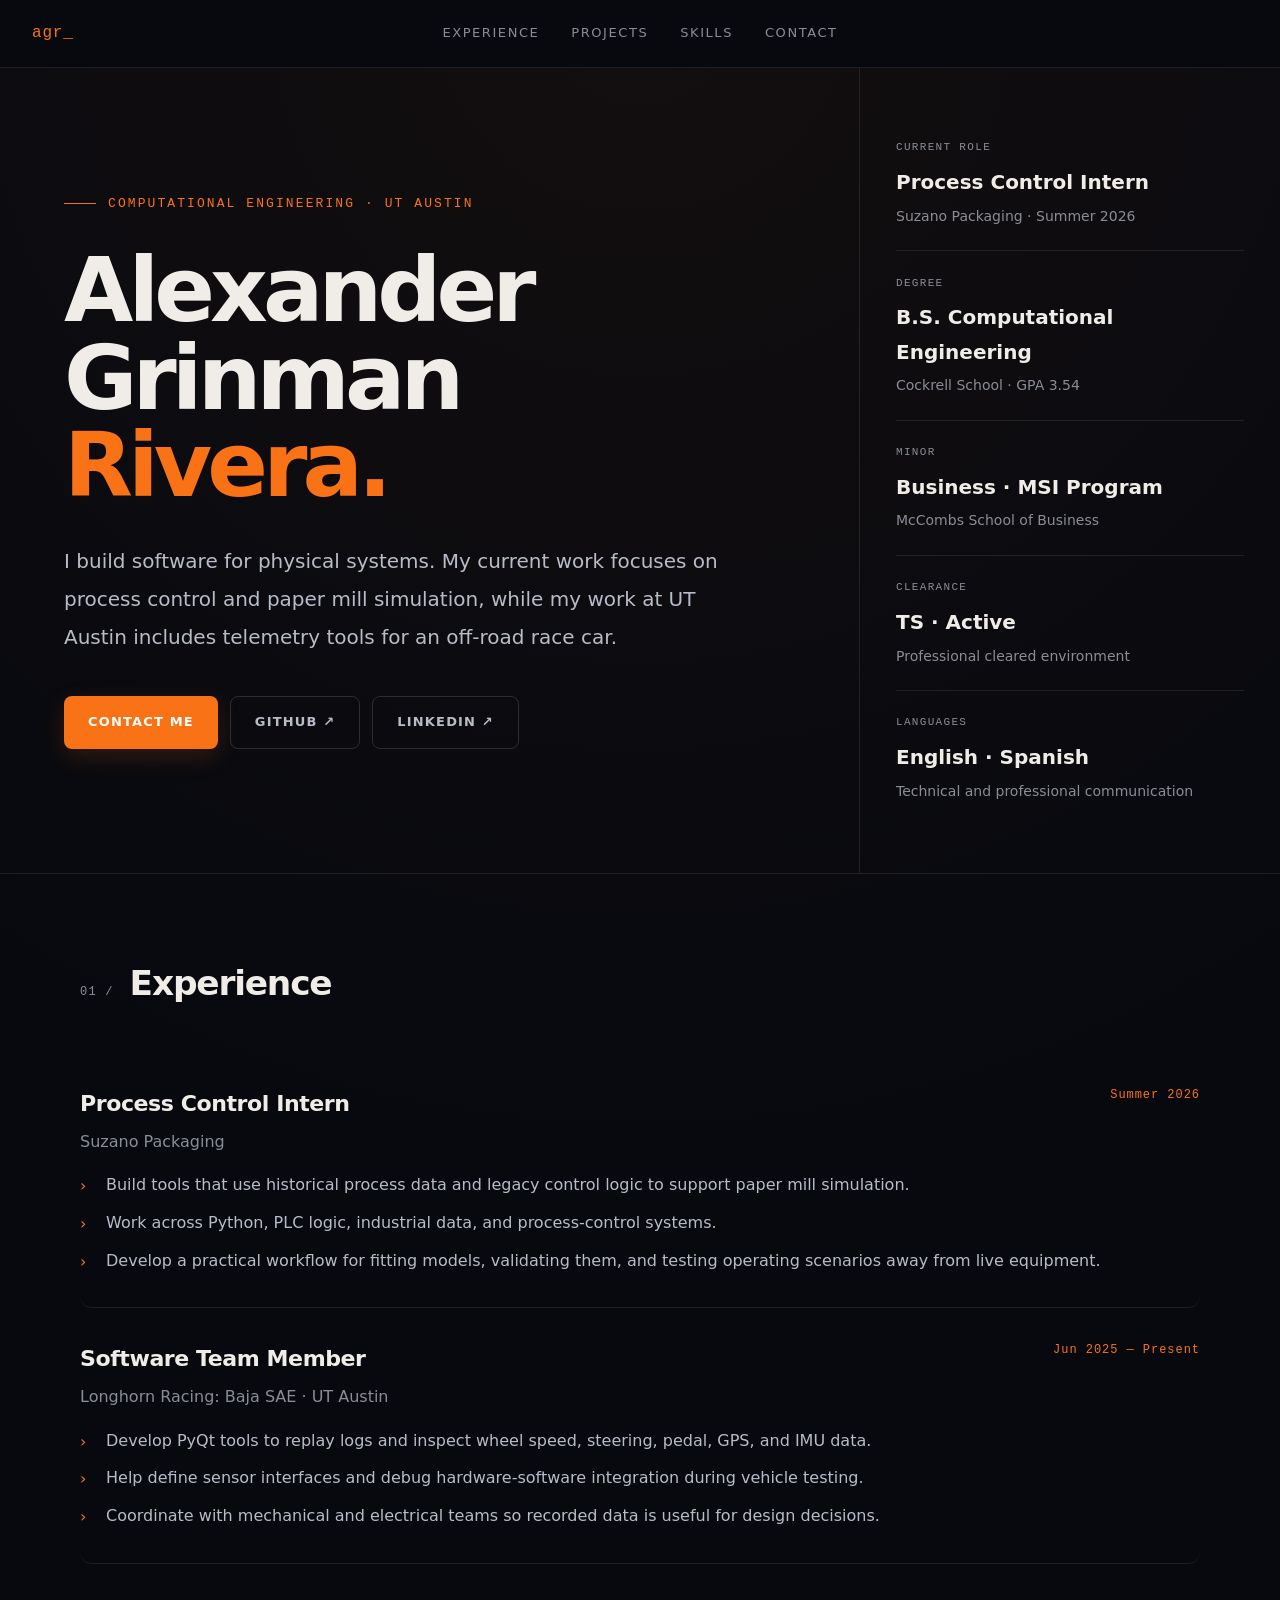
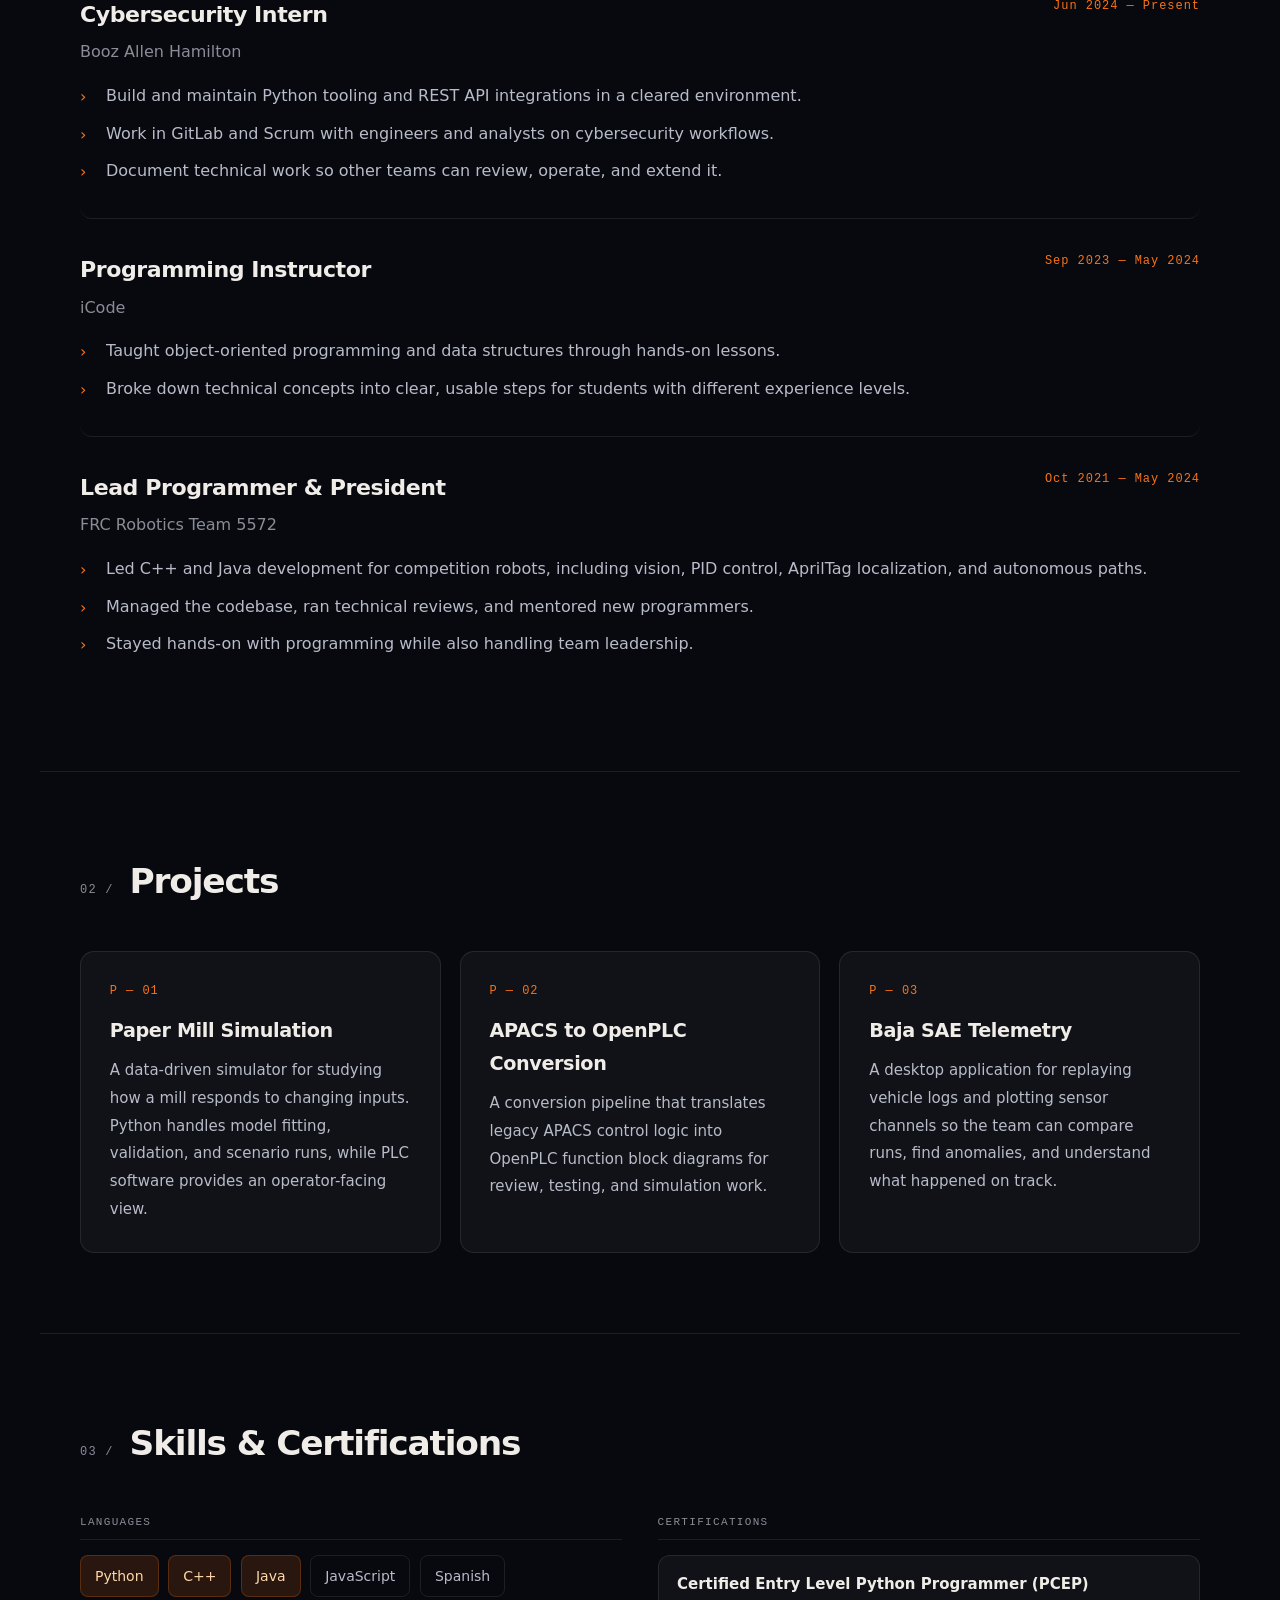
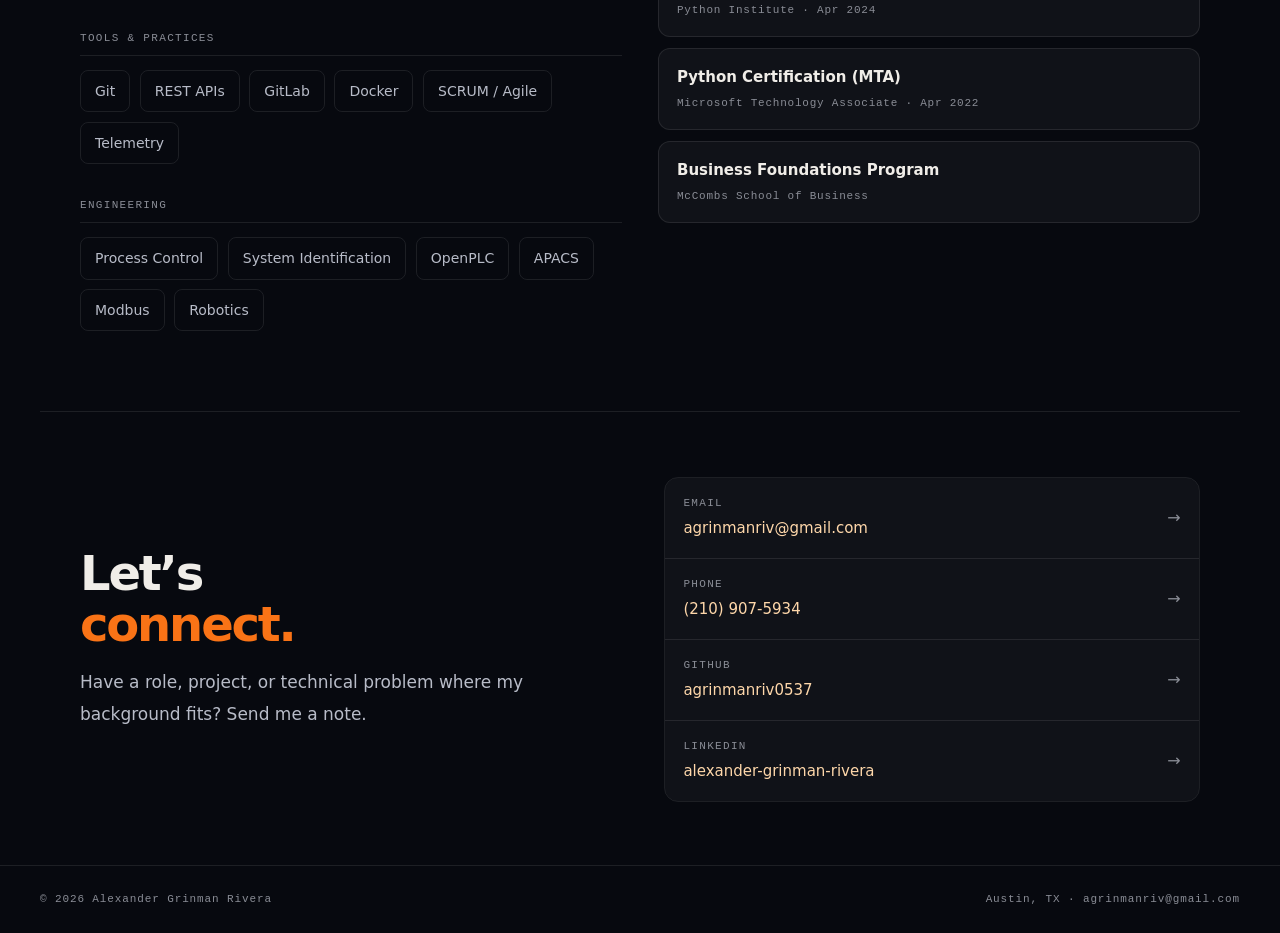
==== index.html @ 9fc6c674 "Center navigation and strengthen static ASCII effect" ====
<!DOCTYPE html>
<html lang="en">
<head>
  <meta charset="UTF-8" />
  <meta name="viewport" content="width=device-width, initial-scale=1.0" />
  <meta name="description" content="Portfolio of Alexander Grinman Rivera, a computational engineering student working in process control, simulation, software, and robotics." />
  <title>Alexander Grinman Rivera — Portfolio</title>
  <style>
    *, *::before, *::after { box-sizing: border-box; margin: 0; padding: 0; }

    :root {
      --bg: #07090f;
      --surface: rgba(255,255,255,0.04);
      --surface2: rgba(255,255,255,0.06);
      --border: rgba(255,255,255,0.09);
      --border2: rgba(255,255,255,0.14);
      --text: #f0ede8;
      --muted: #8a8d96;
      --muted2: #b8bcc8;
      --orange: #f97316;
      --orange2: #fb923c;
      --orange-glow: rgba(249,115,22,0.14);
      --orange-border: rgba(249,115,22,0.24);
      --orange-text: #fed7aa;
      --mono: 'SF Mono','Fira Mono','Courier New',monospace;
      --sans: Inter, ui-sans-serif, system-ui, -apple-system, BlinkMacSystemFont, 'Segoe UI', sans-serif;
      --radius: 14px;
      --shadow: 0 10px 30px rgba(0,0,0,0.22);
      --fast: 160ms cubic-bezier(.2,.8,.2,1);
      --med: 220ms cubic-bezier(.2,.8,.2,1);
    }

    html { scroll-behavior: smooth; }
    body {
      position: relative;
      font-family: var(--sans);
      background: radial-gradient(circle at top, rgba(249,115,22,0.05), transparent 28%), var(--bg);
      color: var(--text);
      line-height: 1.72;
      min-height: 100vh;
      overflow-x: hidden;
      font-size: 18px;
    }

    a { color: inherit; }

    #ascii-field {
      position: fixed;
      inset: 0;
      z-index: 0;
      width: 100%;
      height: 100%;
      pointer-events: none;
    }

    nav, .hero, .wrap, footer {
      position: relative;
      z-index: 1;
    }

    .reveal {
      opacity: 0;
      transform: translateY(18px);
      transition: opacity 420ms ease, transform 420ms ease;
      will-change: opacity, transform;
    }
    .reveal.in-view {
      opacity: 1;
      transform: translateY(0);
    }

    nav {
      position: sticky;
      top: 0;
      z-index: 100;
      display: flex;
      align-items: center;
      justify-content: center;
      height: 68px;
      padding: 0 2rem;
      border-bottom: 0.5px solid var(--border);
      background: rgba(7,9,15,0.9);
      backdrop-filter: blur(12px);
    }

    .logo {
      position: absolute;
      left: 2rem;
      font-family: var(--mono);
      font-size: 16px;
      letter-spacing: 0.05em;
      color: var(--orange);
      text-decoration: none;
      transition: color var(--fast);
    }
    .logo:hover { color: var(--orange2); }

    .nav-links {
      display: flex;
      justify-content: center;
      gap: 2rem;
    }
    .nav-links a {
      position: relative;
      font-size: 13px;
      letter-spacing: 0.12em;
      text-transform: uppercase;
      text-decoration: none;
      color: var(--muted);
      transition: color var(--fast), transform var(--fast);
    }
    .nav-links a::after {
      content: "";
      position: absolute;
      left: 0;
      bottom: -8px;
      width: 100%;
      height: 1px;
      background: var(--orange);
      transform: scaleX(0);
      transform-origin: left;
      transition: transform var(--fast);
    }
    .nav-links a:hover {
      color: var(--text);
      transform: translateY(-1px);
    }
    .nav-links a:hover::after { transform: scaleX(1); }

    .hero {
      display: grid;
      grid-template-columns: minmax(0, 1fr) 420px;
      min-height: 720px;
      border-bottom: 0.5px solid var(--border);
    }

    .hero-left {
      display: flex;
      flex-direction: column;
      justify-content: center;
      padding: 5rem 4rem;
      border-right: 0.5px solid var(--border);
    }

    .hero-eyebrow {
      display: flex;
      align-items: center;
      gap: 12px;
      margin-bottom: 2rem;
      font-family: var(--mono);
      font-size: 13px;
      letter-spacing: 0.16em;
      text-transform: uppercase;
      color: var(--orange);
    }
    .hero-eyebrow::before {
      content: "";
      width: 32px;
      height: 1px;
      background: var(--orange);
    }

    .hero-name {
      font-size: clamp(3.7rem, 7vw, 5.8rem);
      line-height: 0.98;
      letter-spacing: -0.055em;
      font-weight: 700;
    }
    .hero-name span { color: var(--orange); }

    .hero-desc {
      margin-top: 2rem;
      max-width: 700px;
      font-size: 20px;
      line-height: 1.9;
      color: var(--muted2);
    }

    .hero-actions {
      display: flex;
      flex-wrap: wrap;
      gap: 12px;
      margin-top: 2.5rem;
    }

    .btn-fill, .btn-line {
      display: inline-flex;
      align-items: center;
      justify-content: center;
      padding: 14px 24px;
      border-radius: 8px;
      font-size: 13px;
      font-weight: 600;
      letter-spacing: 0.09em;
      text-transform: uppercase;
      text-decoration: none;
      transition: transform var(--fast), background var(--fast), border-color var(--fast), color var(--fast), box-shadow var(--fast);
    }
    .btn-fill {
      background: var(--orange);
      color: white;
      box-shadow: 0 8px 24px rgba(249,115,22,0.16);
    }
    .btn-fill:hover {
      transform: translateY(-3px);
      background: var(--orange2);
      box-shadow: 0 12px 26px rgba(249,115,22,0.22);
    }
    .btn-line {
      border: 0.5px solid var(--border2);
      color: var(--muted2);
      background: transparent;
    }
    .btn-line:hover {
      transform: translateY(-3px);
      border-color: var(--orange-border);
      color: var(--orange-text);
      background: rgba(255,255,255,0.02);
    }

    .hero-right {
      padding: 3rem 2.25rem;
      display: flex;
      flex-direction: column;
      justify-content: center;
    }

    .info-row {
      padding: 1.4rem 0;
      border-bottom: 0.5px solid var(--border);
      transition: transform var(--fast), background var(--fast);
    }
    .info-row:last-child { border-bottom: none; }
    .info-row:hover { transform: translateX(5px); }

    .info-key {
      font-family: var(--mono);
      font-size: 11px;
      letter-spacing: 0.12em;
      text-transform: uppercase;
      color: var(--muted);
    }
    .info-val {
      margin-top: 8px;
      font-size: 20px;
      font-weight: 600;
      color: var(--text);
    }
    .info-sub {
      margin-top: 4px;
      font-size: 14px;
      color: var(--muted);
    }

    .wrap {
      max-width: 1200px;
      margin: 0 auto;
    }

    .section {
      padding: 5rem 2.5rem;
      border-bottom: 0.5px solid var(--border);
    }

    .section-head {
      display: flex;
      align-items: baseline;
      gap: 1rem;
      margin-bottom: 2.5rem;
    }
    .section-num {
      font-family: var(--mono);
      font-size: 12px;
      letter-spacing: 0.1em;
      color: var(--muted);
    }
    .section-title {
      font-size: 2.15rem;
      font-weight: 700;
      letter-spacing: -0.035em;
    }

    .job {
      padding: 2rem 0;
      border-bottom: 0.5px solid var(--border);
      border-radius: 12px;
      transition: transform var(--fast), background var(--fast);
    }
    .job:last-child { border-bottom: none; }
    .job:hover {
      transform: translateY(-3px);
      background: rgba(255,255,255,0.02);
    }

    .job-meta {
      display: flex;
      justify-content: space-between;
      align-items: flex-start;
      gap: 1rem;
      flex-wrap: wrap;
      margin-bottom: 0.3rem;
    }
    .job-title {
      font-size: 1.38rem;
      font-weight: 700;
      letter-spacing: -0.02em;
    }
    .job-date {
      font-family: var(--mono);
      font-size: 12px;
      letter-spacing: 0.08em;
      color: var(--orange);
      white-space: nowrap;
    }
    .job-org {
      font-size: 16px;
      color: var(--muted);
      margin-bottom: 1rem;
    }
    .job-pts {
      display: flex;
      flex-direction: column;
      gap: 0.55rem;
    }
    .job-pt {
      display: grid;
      grid-template-columns: 14px 1fr;
      gap: 12px;
      font-size: 16px;
      line-height: 1.8;
      color: var(--muted2);
    }
    .job-pt::before {
      content: '›';
      color: var(--orange);
      font-size: 16px;
      transform: translateY(1px);
    }

    .three-col, .two-col {
      display: grid;
      gap: 1.2rem;
    }
    .three-col { grid-template-columns: repeat(3, 1fr); }
    .two-col { grid-template-columns: 1fr 1fr; gap: 2.2rem; }

    .proj-card {
      background: var(--surface);
      border: 0.5px solid var(--border);
      border-radius: var(--radius);
      padding: 1.8rem;
      transition: transform var(--fast), border-color var(--fast), background var(--fast), box-shadow var(--fast);
      box-shadow: 0 0 0 rgba(0,0,0,0);
    }
    .proj-card:hover {
      transform: translateY(-5px);
      border-color: var(--orange-border);
      background: var(--surface2);
      box-shadow: var(--shadow);
    }
    .proj-num {
      font-family: var(--mono);
      font-size: 12px;
      letter-spacing: 0.08em;
      color: var(--orange);
      margin-bottom: 0.8rem;
    }
    .proj-name {
      font-size: 1.2rem;
      font-weight: 700;
      margin-bottom: 0.6rem;
      letter-spacing: -0.02em;
      transition: color var(--fast);
    }
    .proj-card:hover .proj-name { color: var(--orange-text); }
    .proj-desc {
      font-size: 15px;
      color: var(--muted2);
      line-height: 1.85;
    }

    .skill-section { margin-bottom: 2rem; }
    .skill-section:last-child { margin-bottom: 0; }
    .skill-section-label {
      margin-bottom: 0.9rem;
      padding-bottom: 0.45rem;
      border-bottom: 0.5px solid var(--border);
      font-family: var(--mono);
      font-size: 11px;
      letter-spacing: 0.12em;
      text-transform: uppercase;
      color: var(--muted);
    }
    .skill-pills {
      display: flex;
      flex-wrap: wrap;
      gap: 0.6rem;
    }
    .pill {
      padding: 8px 14px;
      border-radius: 8px;
      border: 0.5px solid var(--border);
      font-size: 14px;
      color: var(--muted2);
      transition: transform var(--fast), border-color var(--fast), color var(--fast), background var(--fast);
      cursor: default;
    }
    .pill:hover {
      transform: translateY(-2px);
      border-color: var(--orange-border);
      color: var(--orange-text);
    }
    .pill.hot {
      background: var(--orange-glow);
      border-color: var(--orange-border);
      color: var(--orange-text);
    }

    .cert {
      background: var(--surface);
      border: 0.5px solid var(--border);
      border-radius: 12px;
      padding: 1rem 1.15rem;
      margin-bottom: 0.7rem;
      transition: transform var(--fast), border-color var(--fast), background var(--fast);
    }
    .cert:last-child { margin-bottom: 0; }
    .cert:hover {
      transform: translateX(5px);
      border-color: var(--orange-border);
      background: var(--surface2);
    }
    .cert-name {
      font-size: 15px;
      font-weight: 600;
      color: var(--text);
      margin-bottom: 0.2rem;
    }
    .cert-org {
      font-family: var(--mono);
      font-size: 11px;
      letter-spacing: 0.07em;
      color: var(--muted);
    }

    .contact-bar {
      display: grid;
      grid-template-columns: 1fr 1fr;
      gap: 3rem;
      align-items: center;
      padding: 4rem 2.5rem;
    }
    .contact-headline {
      font-size: 3rem;
      line-height: 1.06;
      letter-spacing: -0.045em;
      margin-bottom: 1rem;
    }
    .contact-headline em {
      font-style: normal;
      color: var(--orange);
    }
    .contact-sub {
      max-width: 620px;
      font-size: 17px;
      line-height: 1.9;
      color: var(--muted2);
    }

    .contact-links {
      border: 0.5px solid var(--border);
      border-radius: 14px;
      overflow: hidden;
    }
    .clink {
      display: flex;
      align-items: center;
      justify-content: space-between;
      gap: 1rem;
      padding: 1rem 1.15rem;
      background: var(--surface);
      border-bottom: 0.5px solid var(--border);
      text-decoration: none;
      transition: transform var(--fast), background var(--fast), color var(--fast);
    }
    .clink:last-child { border-bottom: none; }
    .clink:hover {
      transform: translateX(5px);
      background: var(--surface2);
    }
    .clink-label {
      font-family: var(--mono);
      font-size: 11px;
      letter-spacing: 0.12em;
      text-transform: uppercase;
      color: var(--muted);
    }
    .clink-val {
      margin-top: 0.2rem;
      font-size: 15px;
      color: var(--orange-text);
    }
    .clink-arrow {
      font-size: 16px;
      color: var(--muted);
      transition: color var(--fast), transform var(--fast);
    }
    .clink:hover .clink-arrow {
      color: var(--orange);
      transform: translateX(2px);
    }

    footer {
      display: flex;
      justify-content: space-between;
      align-items: center;
      gap: 1rem;
      padding: 1.5rem 2.5rem;
      border-top: 0.5px solid var(--border);
    }
    .footer-mono {
      font-family: var(--mono);
      font-size: 11px;
      letter-spacing: 0.08em;
      color: var(--muted);
    }

    @media (max-width: 1000px) {
      .hero { grid-template-columns: 1fr; }
      .hero-left {
        border-right: none;
        border-bottom: 0.5px solid var(--border);
      }
      .hero-right { padding-top: 2rem; }
      .three-col, .two-col, .contact-bar { grid-template-columns: 1fr; }
    }

    @media (max-width: 700px) {
      body { font-size: 16px; }
      nav { padding: 0 1.1rem; height: 60px; }
      .logo { display: none; }
      .nav-links { gap: 1rem; }
      .nav-links a { font-size: 11px; }
      .hero-left, .section, .contact-bar, footer {
        padding-left: 1.25rem;
        padding-right: 1.25rem;
      }
      .hero-left { padding-top: 3.5rem; padding-bottom: 3.5rem; }
      .hero-right { padding: 1.5rem 1.25rem; }
      .hero-desc { font-size: 18px; }
      .section-title { font-size: 1.8rem; }
      .contact-headline { font-size: 2.4rem; }
      footer { flex-direction: column; align-items: flex-start; }
    }

    @media (pointer: coarse), (prefers-reduced-motion: reduce) {
      #ascii-field { display: none; }
    }
  </style>
</head>
<body>
  <canvas id="ascii-field" aria-hidden="true"></canvas>

  <nav>
    <a class="logo" href="#top">agr_</a>
    <div class="nav-links">
      <a href="#exp">Experience</a>
      <a href="#projects">Projects</a>
      <a href="#skills">Skills</a>
      <a href="#contact">Contact</a>
    </div>
  </nav>

  <div class="hero" id="top">
    <div class="hero-left reveal">
      <div class="hero-eyebrow">Computational Engineering · UT Austin</div>
      <h1 class="hero-name">Alexander<br>Grinman<br><span>Rivera.</span></h1>
      <p class="hero-desc">I build software for physical systems. My current work focuses on process control and paper mill simulation, while my work at UT Austin includes telemetry tools for an off-road race car.</p>
      <div class="hero-actions">
        <a class="btn-fill" href="mailto:agrinmanriv@gmail.com">Contact Me</a>
        <a class="btn-line" href="https://github.com/agrinmanriv0537" target="_blank" rel="noreferrer">GitHub ↗</a>
        <a class="btn-line" href="https://www.linkedin.com/in/alexander-grinman-rivera/" target="_blank" rel="noreferrer">LinkedIn ↗</a>
      </div>
    </div>

    <div class="hero-right reveal">
      <div class="info-row">
        <div class="info-key">Current Role</div>
        <div class="info-val">Process Control Intern</div>
        <div class="info-sub">Suzano Packaging · Summer 2026</div>
      </div>
      <div class="info-row">
        <div class="info-key">Degree</div>
        <div class="info-val">B.S. Computational Engineering</div>
        <div class="info-sub">Cockrell School · GPA 3.54</div>
      </div>
      <div class="info-row">
        <div class="info-key">Minor</div>
        <div class="info-val">Business · MSI Program</div>
        <div class="info-sub">McCombs School of Business</div>
      </div>
      <div class="info-row">
        <div class="info-key">Clearance</div>
        <div class="info-val">TS · Active</div>
        <div class="info-sub">Professional cleared environment</div>
      </div>
      <div class="info-row">
        <div class="info-key">Languages</div>
        <div class="info-val">English · Spanish</div>
        <div class="info-sub">Technical and professional communication</div>
      </div>
    </div>
  </div>

  <div class="wrap">
    <section class="section reveal" id="exp">
      <div class="section-head">
        <span class="section-num">01 /</span>
        <h2 class="section-title">Experience</h2>
      </div>

      <div class="job">
        <div class="job-meta">
          <div class="job-title">Process Control Intern</div>
          <div class="job-date">Summer 2026</div>
        </div>
        <div class="job-org">Suzano Packaging</div>
        <div class="job-pts">
          <div class="job-pt">Build tools that use historical process data and legacy control logic to support paper mill simulation.</div>
          <div class="job-pt">Work across Python, PLC logic, industrial data, and process-control systems.</div>
          <div class="job-pt">Develop a practical workflow for fitting models, validating them, and testing operating scenarios away from live equipment.</div>
        </div>
      </div>

      <div class="job">
        <div class="job-meta">
          <div class="job-title">Software Team Member</div>
          <div class="job-date">Jun 2025 — Present</div>
        </div>
        <div class="job-org">Longhorn Racing: Baja SAE · UT Austin</div>
        <div class="job-pts">
          <div class="job-pt">Develop PyQt tools to replay logs and inspect wheel speed, steering, pedal, GPS, and IMU data.</div>
          <div class="job-pt">Help define sensor interfaces and debug hardware-software integration during vehicle testing.</div>
          <div class="job-pt">Coordinate with mechanical and electrical teams so recorded data is useful for design decisions.</div>
        </div>
      </div>

      <div class="job">
        <div class="job-meta">
          <div class="job-title">Cybersecurity Intern</div>
          <div class="job-date">Jun 2024 — Present</div>
        </div>
        <div class="job-org">Booz Allen Hamilton</div>
        <div class="job-pts">
          <div class="job-pt">Build and maintain Python tooling and REST API integrations in a cleared environment.</div>
          <div class="job-pt">Work in GitLab and Scrum with engineers and analysts on cybersecurity workflows.</div>
          <div class="job-pt">Document technical work so other teams can review, operate, and extend it.</div>
        </div>
      </div>

      <div class="job">
        <div class="job-meta">
          <div class="job-title">Programming Instructor</div>
          <div class="job-date">Sep 2023 — May 2024</div>
        </div>
        <div class="job-org">iCode</div>
        <div class="job-pts">
          <div class="job-pt">Taught object-oriented programming and data structures through hands-on lessons.</div>
          <div class="job-pt">Broke down technical concepts into clear, usable steps for students with different experience levels.</div>
        </div>
      </div>

      <div class="job">
        <div class="job-meta">
          <div class="job-title">Lead Programmer &amp; President</div>
          <div class="job-date">Oct 2021 — May 2024</div>
        </div>
        <div class="job-org">FRC Robotics Team 5572</div>
        <div class="job-pts">
          <div class="job-pt">Led C++ and Java development for competition robots, including vision, PID control, AprilTag localization, and autonomous paths.</div>
          <div class="job-pt">Managed the codebase, ran technical reviews, and mentored new programmers.</div>
          <div class="job-pt">Stayed hands-on with programming while also handling team leadership.</div>
        </div>
      </div>
    </section>

    <section class="section reveal" id="projects">
      <div class="section-head">
        <span class="section-num">02 /</span>
        <h2 class="section-title">Projects</h2>
      </div>

      <div class="three-col">
        <div class="proj-card">
          <div class="proj-num">P — 01</div>
          <div class="proj-name">Paper Mill Simulation</div>
          <p class="proj-desc">A data-driven simulator for studying how a mill responds to changing inputs. Python handles model fitting, validation, and scenario runs, while PLC software provides an operator-facing view.</p>
        </div>
        <div class="proj-card">
          <div class="proj-num">P — 02</div>
          <div class="proj-name">APACS to OpenPLC Conversion</div>
          <p class="proj-desc">A conversion pipeline that translates legacy APACS control logic into OpenPLC function block diagrams for review, testing, and simulation work.</p>
        </div>
        <div class="proj-card">
          <div class="proj-num">P — 03</div>
          <div class="proj-name">Baja SAE Telemetry</div>
          <p class="proj-desc">A desktop application for replaying vehicle logs and plotting sensor channels so the team can compare runs, find anomalies, and understand what happened on track.</p>
        </div>
      </div>
    </section>

    <section class="section reveal" id="skills">
      <div class="section-head">
        <span class="section-num">03 /</span>
        <h2 class="section-title">Skills &amp; Certifications</h2>
      </div>

      <div class="two-col">
        <div>
          <div class="skill-section">
            <div class="skill-section-label">Languages</div>
            <div class="skill-pills">
              <span class="pill hot">Python</span>
              <span class="pill hot">C++</span>
              <span class="pill hot">Java</span>
              <span class="pill">JavaScript</span>
              <span class="pill">Spanish</span>
            </div>
          </div>

          <div class="skill-section">
            <div class="skill-section-label">Tools &amp; Practices</div>
            <div class="skill-pills">
              <span class="pill">Git</span>
              <span class="pill">REST APIs</span>
              <span class="pill">GitLab</span>
              <span class="pill">Docker</span>
              <span class="pill">SCRUM / Agile</span>
              <span class="pill">Telemetry</span>
            </div>
          </div>

          <div class="skill-section">
            <div class="skill-section-label">Engineering</div>
            <div class="skill-pills">
              <span class="pill">Process Control</span>
              <span class="pill">System Identification</span>
              <span class="pill">OpenPLC</span>
              <span class="pill">APACS</span>
              <span class="pill">Modbus</span>
              <span class="pill">Robotics</span>
            </div>
          </div>
        </div>

        <div>
          <div class="skill-section-label">Certifications</div>
          <div class="cert">
            <div class="cert-name">Certified Entry Level Python Programmer (PCEP)</div>
            <div class="cert-org">Python Institute · Apr 2024</div>
          </div>
          <div class="cert">
            <div class="cert-name">Python Certification (MTA)</div>
            <div class="cert-org">Microsoft Technology Associate · Apr 2022</div>
          </div>
          <div class="cert">
            <div class="cert-name">Business Foundations Program</div>
            <div class="cert-org">McCombs School of Business</div>
          </div>
        </div>
      </div>
    </section>

    <div class="contact-bar reveal" id="contact">
      <div>
        <h2 class="contact-headline">Let’s<br><em>connect.</em></h2>
        <p class="contact-sub">Have a role, project, or technical problem where my background fits? Send me a note.</p>
      </div>
      <div class="contact-links">
        <a class="clink" href="mailto:agrinmanriv@gmail.com">
          <div>
            <div class="clink-label">Email</div>
            <div class="clink-val">agrinmanriv@gmail.com</div>
          </div>
          <span class="clink-arrow">→</span>
        </a>
        <a class="clink" href="tel:+12109075934">
          <div>
            <div class="clink-label">Phone</div>
            <div class="clink-val">(210) 907-5934</div>
          </div>
          <span class="clink-arrow">→</span>
        </a>
        <a class="clink" href="https://github.com/agrinmanriv0537" target="_blank" rel="noreferrer">
          <div>
            <div class="clink-label">GitHub</div>
            <div class="clink-val">agrinmanriv0537</div>
          </div>
          <span class="clink-arrow">→</span>
        </a>
        <a class="clink" href="https://www.linkedin.com/in/alexander-grinman-rivera/" target="_blank" rel="noreferrer">
          <div>
            <div class="clink-label">LinkedIn</div>
            <div class="clink-val">alexander-grinman-rivera</div>
          </div>
          <span class="clink-arrow">→</span>
        </a>
      </div>
    </div>
  </div>

  <footer>
    <span class="footer-mono">© 2026 Alexander Grinman Rivera</span>
    <span class="footer-mono">Austin, TX · agrinmanriv@gmail.com</span>
  </footer>

  <script>
    const observer = new IntersectionObserver((entries) => {
      entries.forEach((entry) => {
        if (entry.isIntersecting) {
          entry.target.classList.add('in-view');
        }
      });
    }, { threshold: 0.14, rootMargin: '0px 0px -40px 0px' });

    document.querySelectorAll('.reveal').forEach((el) => observer.observe(el));

    window.addEventListener('load', () => {
      document.querySelectorAll('.reveal').forEach((el, i) => {
        setTimeout(() => el.classList.add('in-view'), 40 + i * 45);
      });
    });

    (() => {
      const canvas = document.getElementById('ascii-field');
      const reduceMotion = window.matchMedia('(prefers-reduced-motion: reduce)').matches;
      const finePointer = window.matchMedia('(pointer: fine)').matches;
      if (!canvas || reduceMotion || !finePointer) return;

      const ctx = canvas.getContext('2d');
      if (!ctx) return;

      const denseGlyphs = ['#', '%', '@', '&'];
      const mediumGlyphs = ['+', '*', '=', 'x'];
      const lightGlyphs = ['.', ':', '·', '`'];
      const cells = [];
      const pointer = { x: -1000, y: -1000, lastX: -1000, lastY: -1000, speed: 0, active: false };
      const spacing = 20;
      const radius = 132;
      let width = 0;
      let height = 0;
      let dpr = 1;
      let lastTime = performance.now();

      function seededIndex(x, y, length, offset = 0) {
        const value = Math.abs(Math.sin((x + 17) * 12.9898 + (y + 31) * 78.233 + offset) * 43758.5453);
        return Math.floor((value % 1) * length);
      }

      function buildGrid() {
        cells.length = 0;
        const columns = Math.ceil(width / spacing) + 1;
        const rows = Math.ceil(height / spacing) + 1;

        for (let row = 0; row < rows; row += 1) {
          for (let column = 0; column < columns; column += 1) {
            const x = column * spacing + (row % 2) * spacing * 0.5;
            const y = row * spacing;
            cells.push({
              x,
              y,
              energy: 0,
              dense: denseGlyphs[seededIndex(column, row, denseGlyphs.length)],
              medium: mediumGlyphs[seededIndex(column, row, mediumGlyphs.length, 11)],
              light: lightGlyphs[seededIndex(column, row, lightGlyphs.length, 23)]
            });
          }
        }
      }

      function resize() {
        width = window.innerWidth;
        height = window.innerHeight;
        dpr = Math.min(window.devicePixelRatio || 1, 1.75);
        canvas.width = Math.round(width * dpr);
        canvas.height = Math.round(height * dpr);
        canvas.style.width = `${width}px`;
        canvas.style.height = `${height}px`;
        ctx.setTransform(dpr, 0, 0, dpr, 0, 0);
        buildGrid();
      }

      function handleMove(event) {
        const dx = pointer.active ? event.clientX - pointer.lastX : 0;
        const dy = pointer.active ? event.clientY - pointer.lastY : 0;
        pointer.speed = Math.min(28, Math.hypot(dx, dy));
        pointer.x = event.clientX;
        pointer.y = event.clientY;
        pointer.lastX = event.clientX;
        pointer.lastY = event.clientY;
        pointer.active = true;

        const movementBoost = 0.68 + Math.min(1, pointer.speed / 18) * 0.32;
        for (const cell of cells) {
          const distance = Math.hypot(cell.x - pointer.x, cell.y - pointer.y);
          if (distance < radius) {
            const proximity = 1 - distance / radius;
            cell.energy = Math.max(cell.energy, proximity * movementBoost);
          }
        }
      }

      function draw(now) {
        const delta = Math.min(40, now - lastTime);
        lastTime = now;
        ctx.clearRect(0, 0, width, height);
        ctx.textAlign = 'center';
        ctx.textBaseline = 'middle';

        for (const cell of cells) {
          cell.energy = Math.max(0, cell.energy - delta * 0.00062);
          if (cell.energy < 0.015) continue;

          let glyph;
          let size;
          let alpha;

          if (cell.energy > 0.66) {
            glyph = cell.dense;
            size = 12;
            alpha = 0.14 + cell.energy * 0.22;
          } else if (cell.energy > 0.28) {
            glyph = cell.medium;
            size = 10;
            alpha = 0.075 + cell.energy * 0.16;
          } else {
            glyph = cell.light;
            size = 8;
            alpha = 0.028 + cell.energy * 0.13;
          }

          ctx.font = `${size}px ${getComputedStyle(document.documentElement).getPropertyValue('--mono') || 'monospace'}`;
          ctx.fillStyle = `rgba(249, 146, 82, ${alpha})`;
          ctx.fillText(glyph, cell.x, cell.y);
        }

        pointer.speed *= 0.86;
        requestAnimationFrame(draw);
      }

      window.addEventListener('resize', resize, { passive: true });
      window.addEventListener('pointermove', handleMove, { passive: true });
      document.documentElement.addEventListener('mouseleave', () => {
        pointer.active = false;
        pointer.x = -1000;
        pointer.y = -1000;
      });

      resize();
      requestAnimationFrame(draw);
    })();
  </script>
</body>
</html>
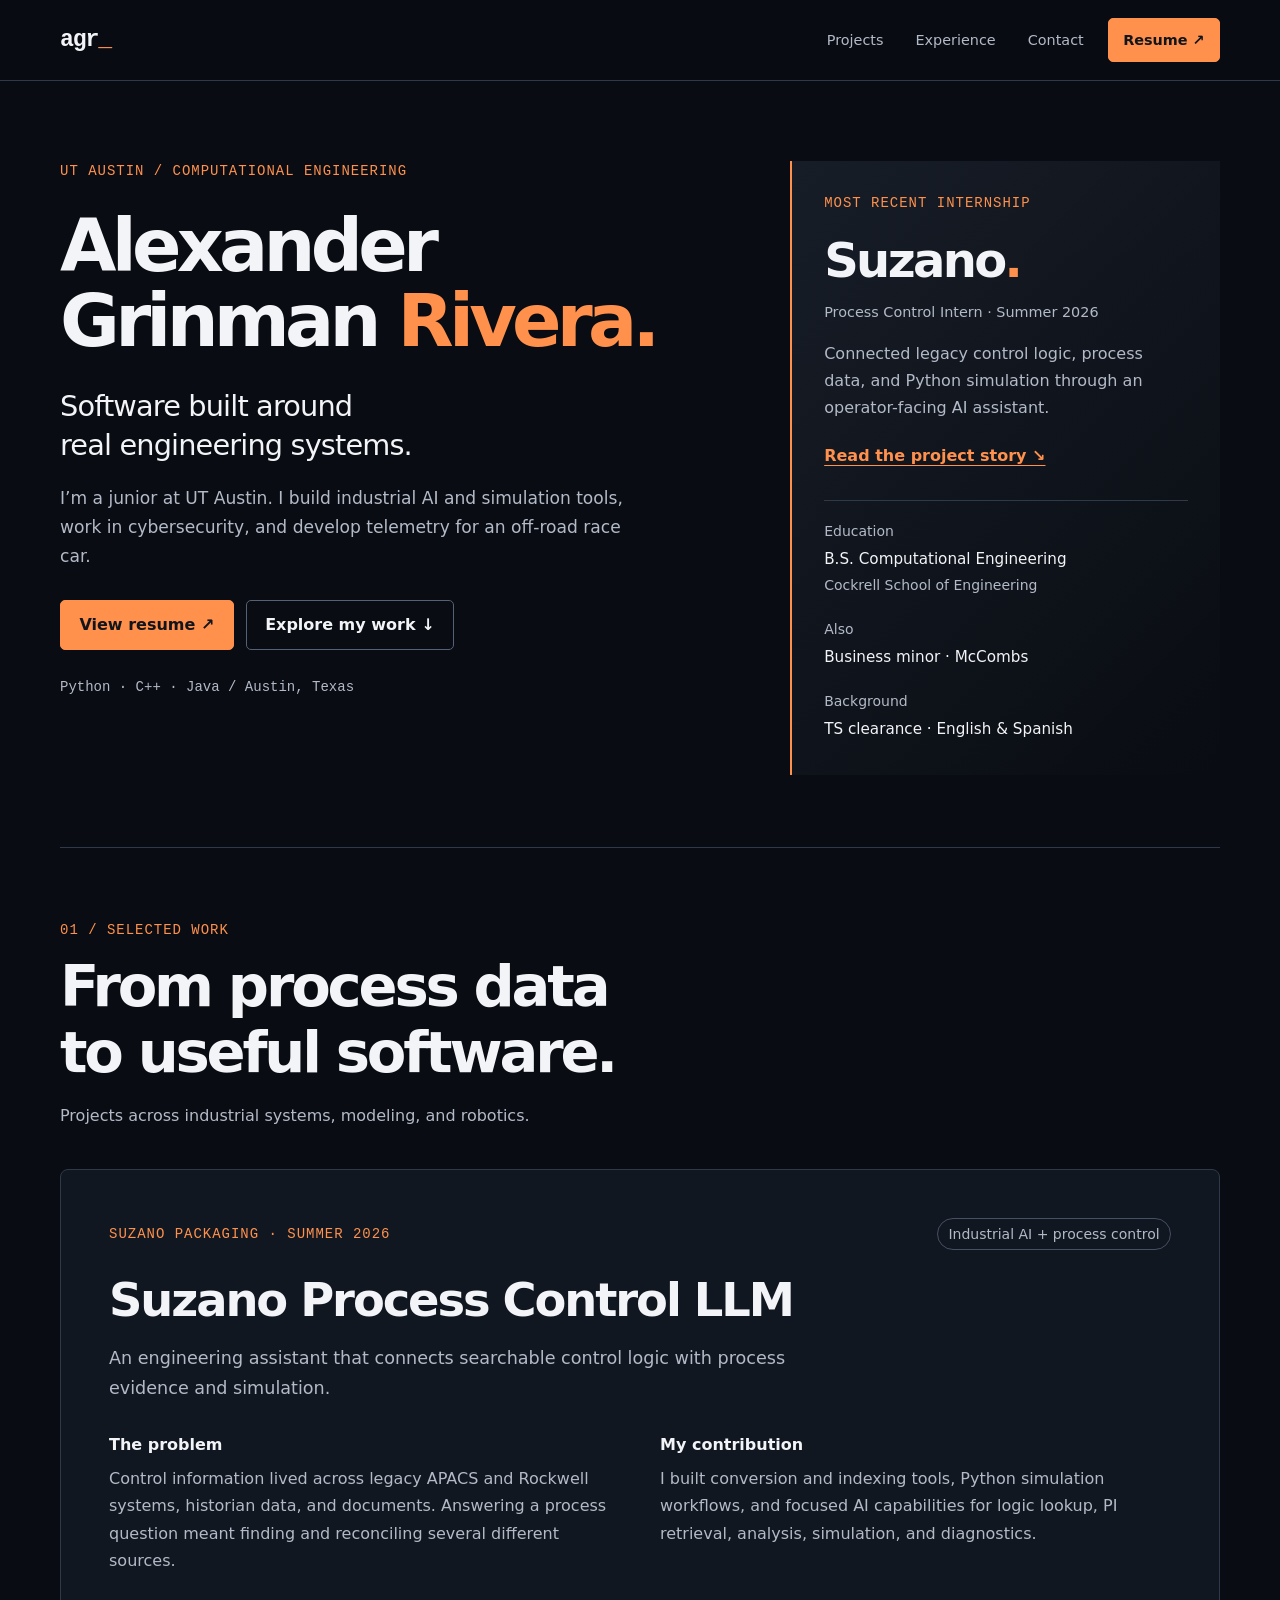
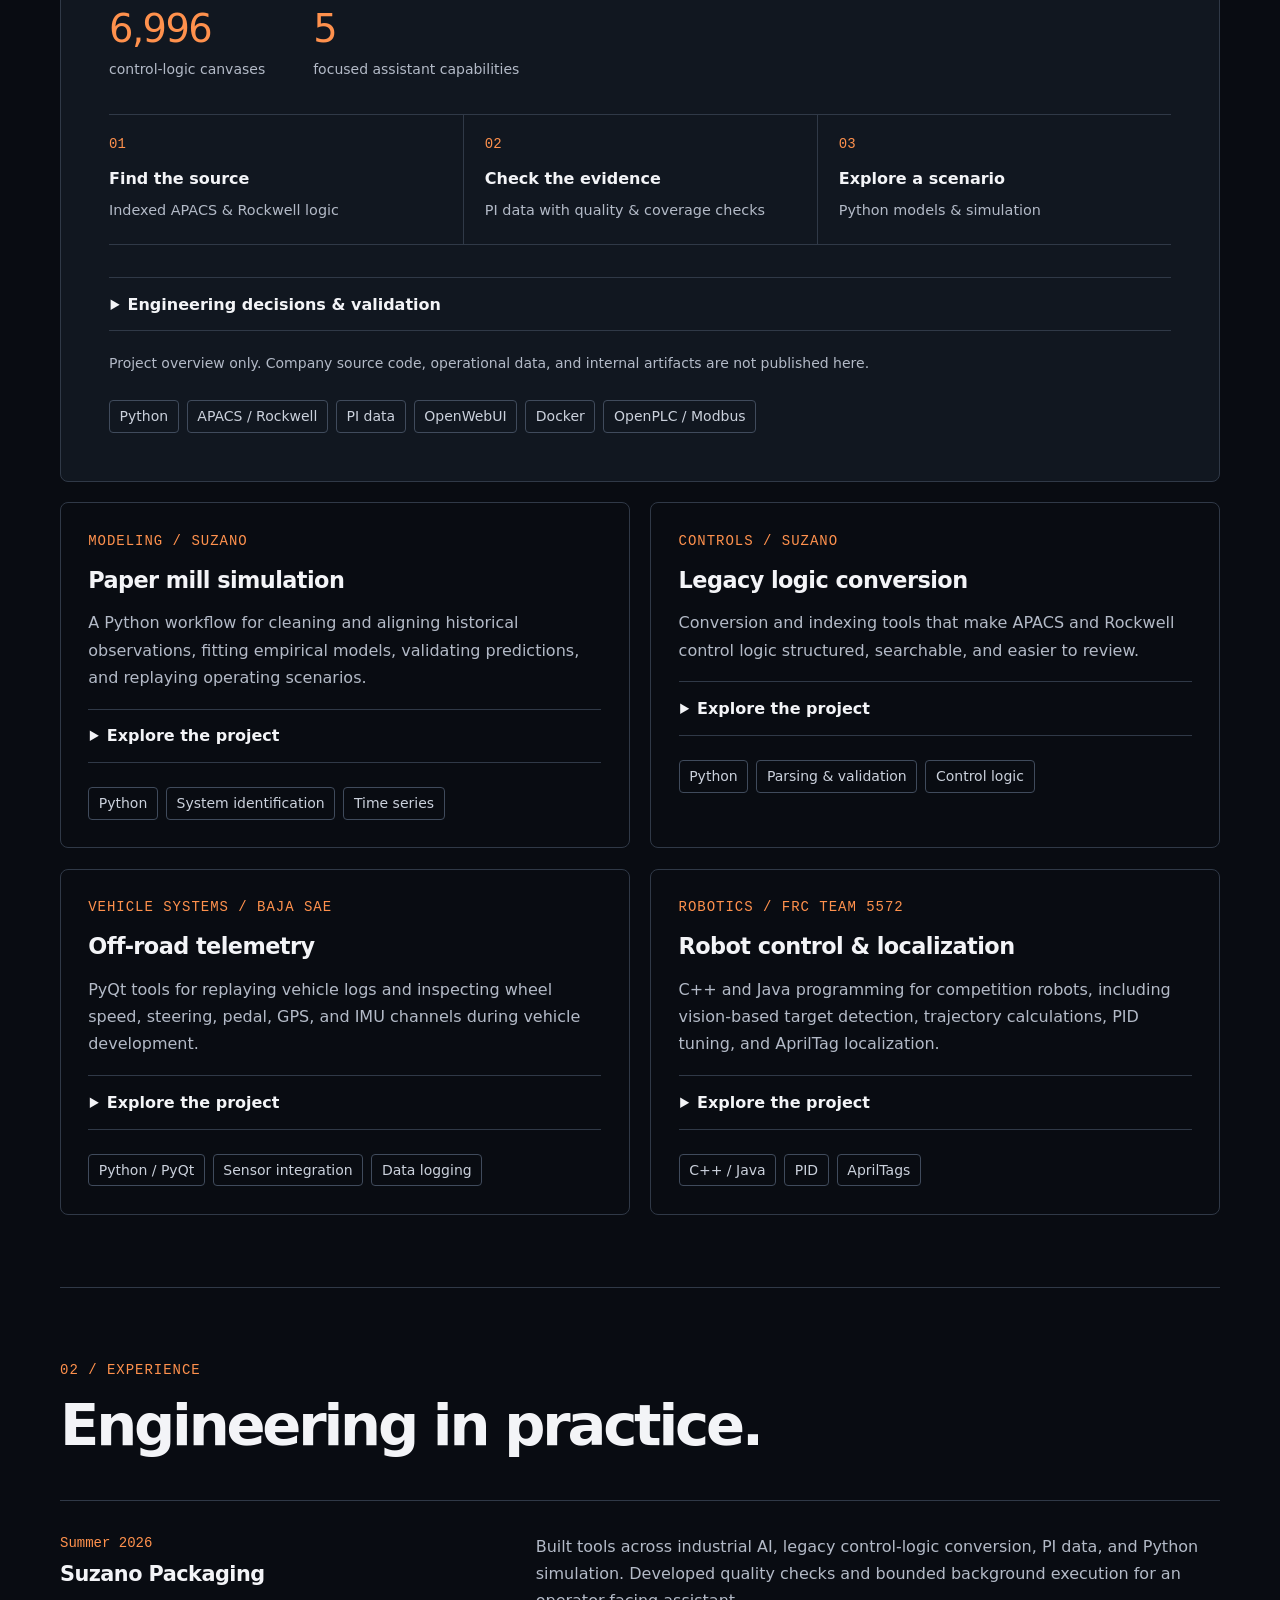
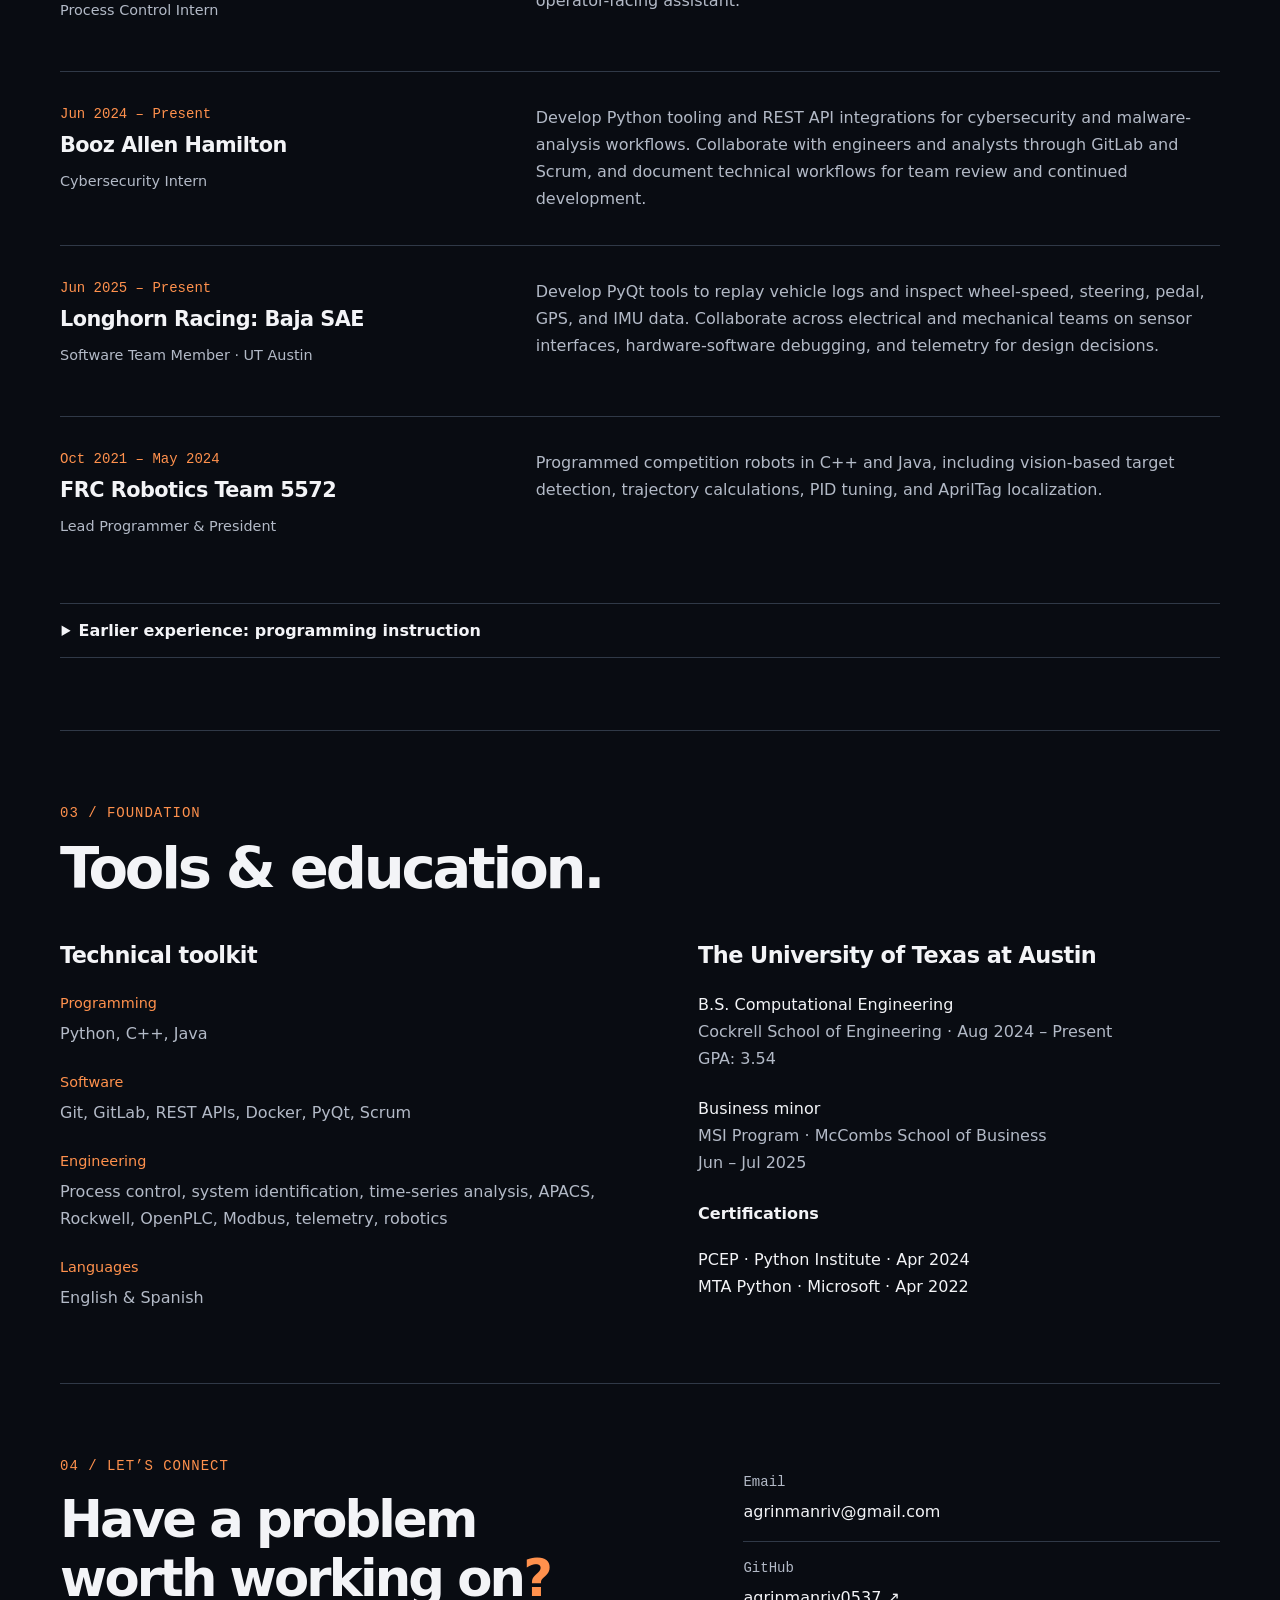
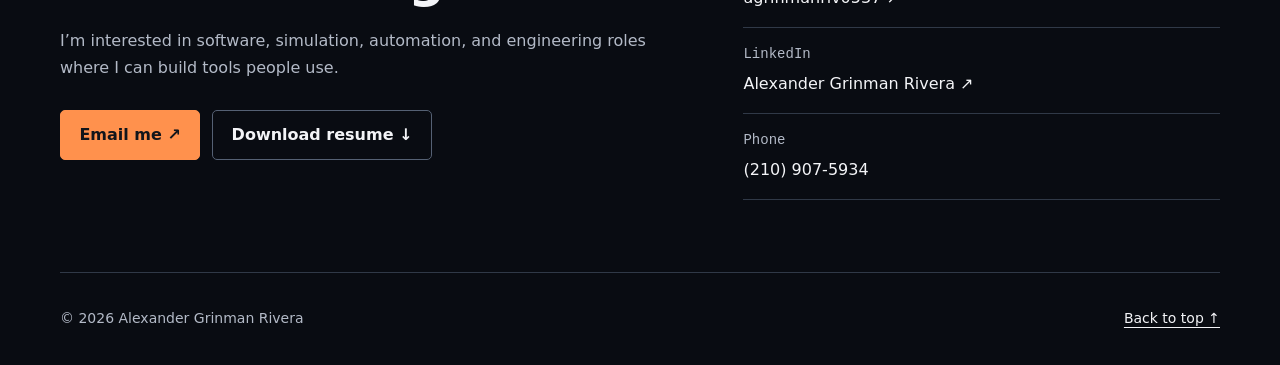
==== commit 62c5efb9: "Refresh Suzano experience and mobile portfolio with downloadable resume" ====
--- a/index.html
+++ b/index.html
@@ -1,964 +1,17 @@
-<!DOCTYPE html>
-<html lang="en">
-<head>
-  <meta charset="UTF-8" />
-  <meta name="viewport" content="width=device-width, initial-scale=1.0" />
-  <meta name="description" content="Portfolio of Alexander Grinman Rivera, a computational engineering student working in process control, simulation, software, and robotics." />
-  <title>Alexander Grinman Rivera — Portfolio</title>
-  <style>
-    *, *::before, *::after { box-sizing: border-box; margin: 0; padding: 0; }
-
-    :root {
-      --bg: #07090f;
-      --surface: rgba(255,255,255,0.04);
-      --surface2: rgba(255,255,255,0.06);
-      --border: rgba(255,255,255,0.09);
-      --border2: rgba(255,255,255,0.14);
-      --text: #f0ede8;
-      --muted: #8a8d96;
-      --muted2: #b8bcc8;
-      --orange: #f97316;
-      --orange2: #fb923c;
-      --orange-glow: rgba(249,115,22,0.14);
-      --orange-border: rgba(249,115,22,0.24);
-      --orange-text: #fed7aa;
-      --mono: 'SF Mono','Fira Mono','Courier New',monospace;
-      --sans: Inter, ui-sans-serif, system-ui, -apple-system, BlinkMacSystemFont, 'Segoe UI', sans-serif;
-      --radius: 14px;
-      --shadow: 0 10px 30px rgba(0,0,0,0.22);
-      --fast: 160ms cubic-bezier(.2,.8,.2,1);
-      --med: 220ms cubic-bezier(.2,.8,.2,1);
-    }
-
-    html { scroll-behavior: smooth; }
-    body {
-      position: relative;
-      font-family: var(--sans);
-      background: radial-gradient(circle at top, rgba(249,115,22,0.05), transparent 28%), var(--bg);
-      color: var(--text);
-      line-height: 1.72;
-      min-height: 100vh;
-      overflow-x: hidden;
-      font-size: 18px;
-    }
-
-    a { color: inherit; }
-
-    #ascii-field {
-      position: fixed;
-      inset: 0;
-      z-index: 0;
-      width: 100%;
-      height: 100%;
-      pointer-events: none;
-    }
-
-    nav, .hero, .wrap, footer {
-      position: relative;
-      z-index: 1;
-    }
-
-    .reveal {
-      opacity: 0;
-      transform: translateY(18px);
-      transition: opacity 420ms ease, transform 420ms ease;
-      will-change: opacity, transform;
-    }
-    .reveal.in-view {
-      opacity: 1;
-      transform: translateY(0);
-    }
-
-    nav {
-      position: sticky;
-      top: 0;
-      z-index: 100;
-      display: flex;
-      align-items: center;
-      justify-content: center;
-      height: 68px;
-      padding: 0 2rem;
-      border-bottom: 0.5px solid var(--border);
-      background: rgba(7,9,15,0.9);
-      backdrop-filter: blur(12px);
-    }
-
-    .logo {
-      position: absolute;
-      left: 2rem;
-      font-family: var(--mono);
-      font-size: 16px;
-      letter-spacing: 0.05em;
-      color: var(--orange);
-      text-decoration: none;
-      transition: color var(--fast);
-    }
-    .logo:hover { color: var(--orange2); }
-
-    .nav-links {
-      display: flex;
-      justify-content: center;
-      gap: 2rem;
-    }
-    .nav-links a {
-      position: relative;
-      font-size: 13px;
-      letter-spacing: 0.12em;
-      text-transform: uppercase;
-      text-decoration: none;
-      color: var(--muted);
-      transition: color var(--fast), transform var(--fast);
-    }
-    .nav-links a::after {
-      content: "";
-      position: absolute;
-      left: 0;
-      bottom: -8px;
-      width: 100%;
-      height: 1px;
-      background: var(--orange);
-      transform: scaleX(0);
-      transform-origin: left;
-      transition: transform var(--fast);
-    }
-    .nav-links a:hover {
-      color: var(--text);
-      transform: translateY(-1px);
-    }
-    .nav-links a:hover::after { transform: scaleX(1); }
-
-    .hero {
-      display: grid;
-      grid-template-columns: minmax(0, 1fr) 420px;
-      min-height: 720px;
-      border-bottom: 0.5px solid var(--border);
-    }
-
-    .hero-left {
-      display: flex;
-      flex-direction: column;
-      justify-content: center;
-      padding: 5rem 4rem;
-      border-right: 0.5px solid var(--border);
-    }
-
-    .hero-eyebrow {
-      display: flex;
-      align-items: center;
-      gap: 12px;
-      margin-bottom: 2rem;
-      font-family: var(--mono);
-      font-size: 13px;
-      letter-spacing: 0.16em;
-      text-transform: uppercase;
-      color: var(--orange);
-    }
-    .hero-eyebrow::before {
-      content: "";
-      width: 32px;
-      height: 1px;
-      background: var(--orange);
-    }
-
-    .hero-name {
-      font-size: clamp(3.7rem, 7vw, 5.8rem);
-      line-height: 0.98;
-      letter-spacing: -0.055em;
-      font-weight: 700;
-    }
-    .hero-name span { color: var(--orange); }
-
-    .hero-desc {
-      margin-top: 2rem;
-      max-width: 700px;
-      font-size: 20px;
-      line-height: 1.9;
-      color: var(--muted2);
-    }
-
-    .hero-actions {
-      display: flex;
-      flex-wrap: wrap;
-      gap: 12px;
-      margin-top: 2.5rem;
-    }
-
-    .btn-fill, .btn-line {
-      display: inline-flex;
-      align-items: center;
-      justify-content: center;
-      padding: 14px 24px;
-      border-radius: 8px;
-      font-size: 13px;
-      font-weight: 600;
-      letter-spacing: 0.09em;
-      text-transform: uppercase;
-      text-decoration: none;
-      transition: transform var(--fast), background var(--fast), border-color var(--fast), color var(--fast), box-shadow var(--fast);
-    }
-    .btn-fill {
-      background: var(--orange);
-      color: white;
-      box-shadow: 0 8px 24px rgba(249,115,22,0.16);
-    }
-    .btn-fill:hover {
-      transform: translateY(-3px);
-      background: var(--orange2);
-      box-shadow: 0 12px 26px rgba(249,115,22,0.22);
-    }
-    .btn-line {
-      border: 0.5px solid var(--border2);
-      color: var(--muted2);
-      background: transparent;
-    }
-    .btn-line:hover {
-      transform: translateY(-3px);
-      border-color: var(--orange-border);
-      color: var(--orange-text);
-      background: rgba(255,255,255,0.02);
-    }
-
-    .hero-right {
-      padding: 3rem 2.25rem;
-      display: flex;
-      flex-direction: column;
-      justify-content: center;
-    }
-
-    .info-row {
-      padding: 1.4rem 0;
-      border-bottom: 0.5px solid var(--border);
-      transition: transform var(--fast), background var(--fast);
-    }
-    .info-row:last-child { border-bottom: none; }
-    .info-row:hover { transform: translateX(5px); }
-
-    .info-key {
-      font-family: var(--mono);
-      font-size: 11px;
-      letter-spacing: 0.12em;
-      text-transform: uppercase;
-      color: var(--muted);
-    }
-    .info-val {
-      margin-top: 8px;
-      font-size: 20px;
-      font-weight: 600;
-      color: var(--text);
-    }
-    .info-sub {
-      margin-top: 4px;
-      font-size: 14px;
-      color: var(--muted);
-    }
-
-    .wrap {
-      max-width: 1200px;
-      margin: 0 auto;
-    }
-
-    .section {
-      padding: 5rem 2.5rem;
-      border-bottom: 0.5px solid var(--border);
-    }
-
-    .section-head {
-      display: flex;
-      align-items: baseline;
-      gap: 1rem;
-      margin-bottom: 2.5rem;
-    }
-    .section-num {
-      font-family: var(--mono);
-      font-size: 12px;
-      letter-spacing: 0.1em;
-      color: var(--muted);
-    }
-    .section-title {
-      font-size: 2.15rem;
-      font-weight: 700;
-      letter-spacing: -0.035em;
-    }
-
-    .job {
-      padding: 2rem 0;
-      border-bottom: 0.5px solid var(--border);
-      border-radius: 12px;
-      transition: transform var(--fast), background var(--fast);
-    }
-    .job:last-child { border-bottom: none; }
-    .job:hover {
-      transform: translateY(-3px);
-      background: rgba(255,255,255,0.02);
-    }
-
-    .job-meta {
-      display: flex;
-      justify-content: space-between;
-      align-items: flex-start;
-      gap: 1rem;
-      flex-wrap: wrap;
-      margin-bottom: 0.3rem;
-    }
-    .job-title {
-      font-size: 1.38rem;
-      font-weight: 700;
-      letter-spacing: -0.02em;
-    }
-    .job-date {
-      font-family: var(--mono);
-      font-size: 12px;
-      letter-spacing: 0.08em;
-      color: var(--orange);
-      white-space: nowrap;
-    }
-    .job-org {
-      font-size: 16px;
-      color: var(--muted);
-      margin-bottom: 1rem;
-    }
-    .job-pts {
-      display: flex;
-      flex-direction: column;
-      gap: 0.55rem;
-    }
-    .job-pt {
-      display: grid;
-      grid-template-columns: 14px 1fr;
-      gap: 12px;
-      font-size: 16px;
-      line-height: 1.8;
-      color: var(--muted2);
-    }
-    .job-pt::before {
-      content: '›';
-      color: var(--orange);
-      font-size: 16px;
-      transform: translateY(1px);
-    }
-
-    .three-col, .two-col {
-      display: grid;
-      gap: 1.2rem;
-    }
-    .three-col { grid-template-columns: repeat(3, 1fr); }
-    .two-col { grid-template-columns: 1fr 1fr; gap: 2.2rem; }
-
-    .proj-card {
-      background: var(--surface);
-      border: 0.5px solid var(--border);
-      border-radius: var(--radius);
-      padding: 1.8rem;
-      transition: transform var(--fast), border-color var(--fast), background var(--fast), box-shadow var(--fast);
-      box-shadow: 0 0 0 rgba(0,0,0,0);
-    }
-    .proj-card:hover {
-      transform: translateY(-5px);
-      border-color: var(--orange-border);
-      background: var(--surface2);
-      box-shadow: var(--shadow);
-    }
-    .proj-num {
-      font-family: var(--mono);
-      font-size: 12px;
-      letter-spacing: 0.08em;
-      color: var(--orange);
-      margin-bottom: 0.8rem;
-    }
-    .proj-name {
-      font-size: 1.2rem;
-      font-weight: 700;
-      margin-bottom: 0.6rem;
-      letter-spacing: -0.02em;
-      transition: color var(--fast);
-    }
-    .proj-card:hover .proj-name { color: var(--orange-text); }
-    .proj-desc {
-      font-size: 15px;
-      color: var(--muted2);
-      line-height: 1.85;
-    }
-
-    .skill-section { margin-bottom: 2rem; }
-    .skill-section:last-child { margin-bottom: 0; }
-    .skill-section-label {
-      margin-bottom: 0.9rem;
-      padding-bottom: 0.45rem;
-      border-bottom: 0.5px solid var(--border);
-      font-family: var(--mono);
-      font-size: 11px;
-      letter-spacing: 0.12em;
-      text-transform: uppercase;
-      color: var(--muted);
-    }
-    .skill-pills {
-      display: flex;
-      flex-wrap: wrap;
-      gap: 0.6rem;
-    }
-    .pill {
-      padding: 8px 14px;
-      border-radius: 8px;
-      border: 0.5px solid var(--border);
-      font-size: 14px;
-      color: var(--muted2);
-      transition: transform var(--fast), border-color var(--fast), color var(--fast), background var(--fast);
-      cursor: default;
-    }
-    .pill:hover {
-      transform: translateY(-2px);
-      border-color: var(--orange-border);
-      color: var(--orange-text);
-    }
-    .pill.hot {
-      background: var(--orange-glow);
-      border-color: var(--orange-border);
-      color: var(--orange-text);
-    }
-
-    .cert {
-      background: var(--surface);
-      border: 0.5px solid var(--border);
-      border-radius: 12px;
-      padding: 1rem 1.15rem;
-      margin-bottom: 0.7rem;
-      transition: transform var(--fast), border-color var(--fast), background var(--fast);
-    }
-    .cert:last-child { margin-bottom: 0; }
-    .cert:hover {
-      transform: translateX(5px);
-      border-color: var(--orange-border);
-      background: var(--surface2);
-    }
-    .cert-name {
-      font-size: 15px;
-      font-weight: 600;
-      color: var(--text);
-      margin-bottom: 0.2rem;
-    }
-    .cert-org {
-      font-family: var(--mono);
-      font-size: 11px;
-      letter-spacing: 0.07em;
-      color: var(--muted);
-    }
-
-    .contact-bar {
-      display: grid;
-      grid-template-columns: 1fr 1fr;
-      gap: 3rem;
-      align-items: center;
-      padding: 4rem 2.5rem;
-    }
-    .contact-headline {
-      font-size: 3rem;
-      line-height: 1.06;
-      letter-spacing: -0.045em;
-      margin-bottom: 1rem;
-    }
-    .contact-headline em {
-      font-style: normal;
-      color: var(--orange);
-    }
-    .contact-sub {
-      max-width: 620px;
-      font-size: 17px;
-      line-height: 1.9;
-      color: var(--muted2);
-    }
-
-    .contact-links {
-      border: 0.5px solid var(--border);
-      border-radius: 14px;
-      overflow: hidden;
-    }
-    .clink {
-      display: flex;
-      align-items: center;
-      justify-content: space-between;
-      gap: 1rem;
-      padding: 1rem 1.15rem;
-      background: var(--surface);
-      border-bottom: 0.5px solid var(--border);
-      text-decoration: none;
-      transition: transform var(--fast), background var(--fast), color var(--fast);
-    }
-    .clink:last-child { border-bottom: none; }
-    .clink:hover {
-      transform: translateX(5px);
-      background: var(--surface2);
-    }
-    .clink-label {
-      font-family: var(--mono);
-      font-size: 11px;
-      letter-spacing: 0.12em;
-      text-transform: uppercase;
-      color: var(--muted);
-    }
-    .clink-val {
-      margin-top: 0.2rem;
-      font-size: 15px;
-      color: var(--orange-text);
-    }
-    .clink-arrow {
-      font-size: 16px;
-      color: var(--muted);
-      transition: color var(--fast), transform var(--fast);
-    }
-    .clink:hover .clink-arrow {
-      color: var(--orange);
-      transform: translateX(2px);
-    }
-
-    footer {
-      display: flex;
-      justify-content: space-between;
-      align-items: center;
-      gap: 1rem;
-      padding: 1.5rem 2.5rem;
-      border-top: 0.5px solid var(--border);
-    }
-    .footer-mono {
-      font-family: var(--mono);
-      font-size: 11px;
-      letter-spacing: 0.08em;
-      color: var(--muted);
-    }
-
-    @media (max-width: 1000px) {
-      .hero { grid-template-columns: 1fr; }
-      .hero-left {
-        border-right: none;
-        border-bottom: 0.5px solid var(--border);
-      }
-      .hero-right { padding-top: 2rem; }
-      .three-col, .two-col, .contact-bar { grid-template-columns: 1fr; }
-    }
-
-    @media (max-width: 700px) {
-      body { font-size: 16px; }
-      nav { padding: 0 1.1rem; height: 60px; }
-      .logo { display: none; }
-      .nav-links { gap: 1rem; }
-      .nav-links a { font-size: 11px; }
-      .hero-left, .section, .contact-bar, footer {
-        padding-left: 1.25rem;
-        padding-right: 1.25rem;
-      }
-      .hero-left { padding-top: 3.5rem; padding-bottom: 3.5rem; }
-      .hero-right { padding: 1.5rem 1.25rem; }
-      .hero-desc { font-size: 18px; }
-      .section-title { font-size: 1.8rem; }
-      .contact-headline { font-size: 2.4rem; }
-      footer { flex-direction: column; align-items: flex-start; }
-    }
-
-    @media (pointer: coarse), (prefers-reduced-motion: reduce) {
-      #ascii-field { display: none; }
-    }
-  </style>
-</head>
-<body>
-  <canvas id="ascii-field" aria-hidden="true"></canvas>
-
-  <nav>
-    <a class="logo" href="#top">agr_</a>
-    <div class="nav-links">
-      <a href="#exp">Experience</a>
-      <a href="#projects">Projects</a>
-      <a href="#skills">Skills</a>
-      <a href="#contact">Contact</a>
-    </div>
-  </nav>
-
-  <div class="hero" id="top">
-    <div class="hero-left reveal">
-      <div class="hero-eyebrow">Computational Engineering · UT Austin</div>
-      <h1 class="hero-name">Alexander<br>Grinman<br><span>Rivera.</span></h1>
-      <p class="hero-desc">I build software for physical systems. My current work focuses on process control and paper mill simulation, while my work at UT Austin includes telemetry tools for an off-road race car.</p>
-      <div class="hero-actions">
-        <a class="btn-fill" href="mailto:agrinmanriv@gmail.com">Contact Me</a>
-        <a class="btn-line" href="https://github.com/agrinmanriv0537" target="_blank" rel="noreferrer">GitHub ↗</a>
-        <a class="btn-line" href="https://www.linkedin.com/in/alexander-grinman-rivera/" target="_blank" rel="noreferrer">LinkedIn ↗</a>
-      </div>
-    </div>
-
-    <div class="hero-right reveal">
-      <div class="info-row">
-        <div class="info-key">Current Role</div>
-        <div class="info-val">Process Control Intern</div>
-        <div class="info-sub">Suzano Packaging · Summer 2026</div>
-      </div>
-      <div class="info-row">
-        <div class="info-key">Degree</div>
-        <div class="info-val">B.S. Computational Engineering</div>
-        <div class="info-sub">Cockrell School · GPA 3.54</div>
-      </div>
-      <div class="info-row">
-        <div class="info-key">Minor</div>
-        <div class="info-val">Business · MSI Program</div>
-        <div class="info-sub">McCombs School of Business</div>
-      </div>
-      <div class="info-row">
-        <div class="info-key">Clearance</div>
-        <div class="info-val">TS · Active</div>
-        <div class="info-sub">Professional cleared environment</div>
-      </div>
-      <div class="info-row">
-        <div class="info-key">Languages</div>
-        <div class="info-val">English · Spanish</div>
-        <div class="info-sub">Technical and professional communication</div>
-      </div>
-    </div>
-  </div>
-
-  <div class="wrap">
-    <section class="section reveal" id="exp">
-      <div class="section-head">
-        <span class="section-num">01 /</span>
-        <h2 class="section-title">Experience</h2>
-      </div>
-
-      <div class="job">
-        <div class="job-meta">
-          <div class="job-title">Process Control Intern</div>
-          <div class="job-date">Summer 2026</div>
-        </div>
-        <div class="job-org">Suzano Packaging</div>
-        <div class="job-pts">
-          <div class="job-pt">Build tools that use historical process data and legacy control logic to support paper mill simulation.</div>
-          <div class="job-pt">Work across Python, PLC logic, industrial data, and process-control systems.</div>
-          <div class="job-pt">Develop a practical workflow for fitting models, validating them, and testing operating scenarios away from live equipment.</div>
-        </div>
-      </div>
-
-      <div class="job">
-        <div class="job-meta">
-          <div class="job-title">Software Team Member</div>
-          <div class="job-date">Jun 2025 — Present</div>
-        </div>
-        <div class="job-org">Longhorn Racing: Baja SAE · UT Austin</div>
-        <div class="job-pts">
-          <div class="job-pt">Develop PyQt tools to replay logs and inspect wheel speed, steering, pedal, GPS, and IMU data.</div>
-          <div class="job-pt">Help define sensor interfaces and debug hardware-software integration during vehicle testing.</div>
-          <div class="job-pt">Coordinate with mechanical and electrical teams so recorded data is useful for design decisions.</div>
-        </div>
-      </div>
-
-      <div class="job">
-        <div class="job-meta">
-          <div class="job-title">Cybersecurity Intern</div>
-          <div class="job-date">Jun 2024 — Present</div>
-        </div>
-        <div class="job-org">Booz Allen Hamilton</div>
-        <div class="job-pts">
-          <div class="job-pt">Build and maintain Python tooling and REST API integrations in a cleared environment.</div>
-          <div class="job-pt">Work in GitLab and Scrum with engineers and analysts on cybersecurity workflows.</div>
-          <div class="job-pt">Document technical work so other teams can review, operate, and extend it.</div>
-        </div>
-      </div>
-
-      <div class="job">
-        <div class="job-meta">
-          <div class="job-title">Programming Instructor</div>
-          <div class="job-date">Sep 2023 — May 2024</div>
-        </div>
-        <div class="job-org">iCode</div>
-        <div class="job-pts">
-          <div class="job-pt">Taught object-oriented programming and data structures through hands-on lessons.</div>
-          <div class="job-pt">Broke down technical concepts into clear, usable steps for students with different experience levels.</div>
-        </div>
-      </div>
-
-      <div class="job">
-        <div class="job-meta">
-          <div class="job-title">Lead Programmer &amp; President</div>
-          <div class="job-date">Oct 2021 — May 2024</div>
-        </div>
-        <div class="job-org">FRC Robotics Team 5572</div>
-        <div class="job-pts">
-          <div class="job-pt">Led C++ and Java development for competition robots, including vision, PID control, AprilTag localization, and autonomous paths.</div>
-          <div class="job-pt">Managed the codebase, ran technical reviews, and mentored new programmers.</div>
-          <div class="job-pt">Stayed hands-on with programming while also handling team leadership.</div>
-        </div>
-      </div>
-    </section>
-
-    <section class="section reveal" id="projects">
-      <div class="section-head">
-        <span class="section-num">02 /</span>
-        <h2 class="section-title">Projects</h2>
-      </div>
-
-      <div class="three-col">
-        <div class="proj-card">
-          <div class="proj-num">P — 01</div>
-          <div class="proj-name">Paper Mill Simulation</div>
-          <p class="proj-desc">A data-driven simulator for studying how a mill responds to changing inputs. Python handles model fitting, validation, and scenario runs, while PLC software provides an operator-facing view.</p>
-        </div>
-        <div class="proj-card">
-          <div class="proj-num">P — 02</div>
-          <div class="proj-name">APACS to OpenPLC Conversion</div>
-          <p class="proj-desc">A conversion pipeline that translates legacy APACS control logic into OpenPLC function block diagrams for review, testing, and simulation work.</p>
-        </div>
-        <div class="proj-card">
-          <div class="proj-num">P — 03</div>
-          <div class="proj-name">Baja SAE Telemetry</div>
-          <p class="proj-desc">A desktop application for replaying vehicle logs and plotting sensor channels so the team can compare runs, find anomalies, and understand what happened on track.</p>
-        </div>
-      </div>
-    </section>
-
-    <section class="section reveal" id="skills">
-      <div class="section-head">
-        <span class="section-num">03 /</span>
-        <h2 class="section-title">Skills &amp; Certifications</h2>
-      </div>
-
-      <div class="two-col">
-        <div>
-          <div class="skill-section">
-            <div class="skill-section-label">Languages</div>
-            <div class="skill-pills">
-              <span class="pill hot">Python</span>
-              <span class="pill hot">C++</span>
-              <span class="pill hot">Java</span>
-              <span class="pill">JavaScript</span>
-              <span class="pill">Spanish</span>
-            </div>
-          </div>
-
-          <div class="skill-section">
-            <div class="skill-section-label">Tools &amp; Practices</div>
-            <div class="skill-pills">
-              <span class="pill">Git</span>
-              <span class="pill">REST APIs</span>
-              <span class="pill">GitLab</span>
-              <span class="pill">Docker</span>
-              <span class="pill">SCRUM / Agile</span>
-              <span class="pill">Telemetry</span>
-            </div>
-          </div>
-
-          <div class="skill-section">
-            <div class="skill-section-label">Engineering</div>
-            <div class="skill-pills">
-              <span class="pill">Process Control</span>
-              <span class="pill">System Identification</span>
-              <span class="pill">OpenPLC</span>
-              <span class="pill">APACS</span>
-              <span class="pill">Modbus</span>
-              <span class="pill">Robotics</span>
-            </div>
-          </div>
-        </div>
-
-        <div>
-          <div class="skill-section-label">Certifications</div>
-          <div class="cert">
-            <div class="cert-name">Certified Entry Level Python Programmer (PCEP)</div>
-            <div class="cert-org">Python Institute · Apr 2024</div>
-          </div>
-          <div class="cert">
-            <div class="cert-name">Python Certification (MTA)</div>
-            <div class="cert-org">Microsoft Technology Associate · Apr 2022</div>
-          </div>
-          <div class="cert">
-            <div class="cert-name">Business Foundations Program</div>
-            <div class="cert-org">McCombs School of Business</div>
-          </div>
-        </div>
-      </div>
-    </section>
-
-    <div class="contact-bar reveal" id="contact">
-      <div>
-        <h2 class="contact-headline">Let’s<br><em>connect.</em></h2>
-        <p class="contact-sub">Have a role, project, or technical problem where my background fits? Send me a note.</p>
-      </div>
-      <div class="contact-links">
-        <a class="clink" href="mailto:agrinmanriv@gmail.com">
-          <div>
-            <div class="clink-label">Email</div>
-            <div class="clink-val">agrinmanriv@gmail.com</div>
-          </div>
-          <span class="clink-arrow">→</span>
-        </a>
-        <a class="clink" href="tel:+12109075934">
-          <div>
-            <div class="clink-label">Phone</div>
-            <div class="clink-val">(210) 907-5934</div>
-          </div>
-          <span class="clink-arrow">→</span>
-        </a>
-        <a class="clink" href="https://github.com/agrinmanriv0537" target="_blank" rel="noreferrer">
-          <div>
-            <div class="clink-label">GitHub</div>
-            <div class="clink-val">agrinmanriv0537</div>
-          </div>
-          <span class="clink-arrow">→</span>
-        </a>
-        <a class="clink" href="https://www.linkedin.com/in/alexander-grinman-rivera/" target="_blank" rel="noreferrer">
-          <div>
-            <div class="clink-label">LinkedIn</div>
-            <div class="clink-val">alexander-grinman-rivera</div>
-          </div>
-          <span class="clink-arrow">→</span>
-        </a>
-      </div>
-    </div>
-  </div>
-
-  <footer>
-    <span class="footer-mono">© 2026 Alexander Grinman Rivera</span>
-    <span class="footer-mono">Austin, TX · agrinmanriv@gmail.com</span>
-  </footer>
-
-  <script>
-    const observer = new IntersectionObserver((entries) => {
-      entries.forEach((entry) => {
-        if (entry.isIntersecting) {
-          entry.target.classList.add('in-view');
-        }
-      });
-    }, { threshold: 0.14, rootMargin: '0px 0px -40px 0px' });
-
-    document.querySelectorAll('.reveal').forEach((el) => observer.observe(el));
-
-    window.addEventListener('load', () => {
-      document.querySelectorAll('.reveal').forEach((el, i) => {
-        setTimeout(() => el.classList.add('in-view'), 40 + i * 45);
-      });
-    });
-
-    (() => {
-      const canvas = document.getElementById('ascii-field');
-      const reduceMotion = window.matchMedia('(prefers-reduced-motion: reduce)').matches;
-      const finePointer = window.matchMedia('(pointer: fine)').matches;
-      if (!canvas || reduceMotion || !finePointer) return;
-
-      const ctx = canvas.getContext('2d');
-      if (!ctx) return;
-
-      const denseGlyphs = ['#', '%', '@', '&'];
-      const mediumGlyphs = ['+', '*', '=', 'x'];
-      const lightGlyphs = ['.', ':', '·', '`'];
-      const cells = [];
-      const pointer = { x: -1000, y: -1000, lastX: -1000, lastY: -1000, speed: 0, active: false };
-      const spacing = 20;
-      const radius = 132;
-      let width = 0;
-      let height = 0;
-      let dpr = 1;
-      let lastTime = performance.now();
-
-      function seededIndex(x, y, length, offset = 0) {
-        const value = Math.abs(Math.sin((x + 17) * 12.9898 + (y + 31) * 78.233 + offset) * 43758.5453);
-        return Math.floor((value % 1) * length);
-      }
-
-      function buildGrid() {
-        cells.length = 0;
-        const columns = Math.ceil(width / spacing) + 1;
-        const rows = Math.ceil(height / spacing) + 1;
-
-        for (let row = 0; row < rows; row += 1) {
-          for (let column = 0; column < columns; column += 1) {
-            const x = column * spacing + (row % 2) * spacing * 0.5;
-            const y = row * spacing;
-            cells.push({
-              x,
-              y,
-              energy: 0,
-              dense: denseGlyphs[seededIndex(column, row, denseGlyphs.length)],
-              medium: mediumGlyphs[seededIndex(column, row, mediumGlyphs.length, 11)],
-              light: lightGlyphs[seededIndex(column, row, lightGlyphs.length, 23)]
-            });
-          }
-        }
-      }
-
-      function resize() {
-        width = window.innerWidth;
-        height = window.innerHeight;
-        dpr = Math.min(window.devicePixelRatio || 1, 1.75);
-        canvas.width = Math.round(width * dpr);
-        canvas.height = Math.round(height * dpr);
-        canvas.style.width = `${width}px`;
-        canvas.style.height = `${height}px`;
-        ctx.setTransform(dpr, 0, 0, dpr, 0, 0);
-        buildGrid();
-      }
-
-      function handleMove(event) {
-        const dx = pointer.active ? event.clientX - pointer.lastX : 0;
-        const dy = pointer.active ? event.clientY - pointer.lastY : 0;
-        pointer.speed = Math.min(28, Math.hypot(dx, dy));
-        pointer.x = event.clientX;
-        pointer.y = event.clientY;
-        pointer.lastX = event.clientX;
-        pointer.lastY = event.clientY;
-        pointer.active = true;
-
-        const movementBoost = 0.68 + Math.min(1, pointer.speed / 18) * 0.32;
-        for (const cell of cells) {
-          const distance = Math.hypot(cell.x - pointer.x, cell.y - pointer.y);
-          if (distance < radius) {
-            const proximity = 1 - distance / radius;
-            cell.energy = Math.max(cell.energy, proximity * movementBoost);
-          }
-        }
-      }
-
-      function draw(now) {
-        const delta = Math.min(40, now - lastTime);
-        lastTime = now;
-        ctx.clearRect(0, 0, width, height);
-        ctx.textAlign = 'center';
-        ctx.textBaseline = 'middle';
-
-        for (const cell of cells) {
-          cell.energy = Math.max(0, cell.energy - delta * 0.00062);
-          if (cell.energy < 0.015) continue;
-
-          let glyph;
-          let size;
-          let alpha;
-
-          if (cell.energy > 0.66) {
-            glyph = cell.dense;
-            size = 12;
-            alpha = 0.14 + cell.energy * 0.22;
-          } else if (cell.energy > 0.28) {
-            glyph = cell.medium;
-            size = 10;
-            alpha = 0.075 + cell.energy * 0.16;
-          } else {
-            glyph = cell.light;
-            size = 8;
-            alpha = 0.028 + cell.energy * 0.13;
-          }
-
-          ctx.font = `${size}px ${getComputedStyle(document.documentElement).getPropertyValue('--mono') || 'monospace'}`;
-          ctx.fillStyle = `rgba(249, 146, 82, ${alpha})`;
-          ctx.fillText(glyph, cell.x, cell.y);
-        }
-
-        pointer.speed *= 0.86;
-        requestAnimationFrame(draw);
-      }
-
-      window.addEventListener('resize', resize, { passive: true });
-      window.addEventListener('pointermove', handleMove, { passive: true });
-      document.documentElement.addEventListener('mouseleave', () => {
-        pointer.active = false;
-        pointer.x = -1000;
-        pointer.y = -1000;
-      });
-
-      resize();
-      requestAnimationFrame(draw);
-    })();
-  </script>
-</body>
-</html>
+<!doctype html>
+<html lang="en"><head><meta charset="utf-8"><meta name="viewport" content="width=device-width, initial-scale=1"><meta name="theme-color" content="#090c12"><meta name="description" content="Alexander Grinman Rivera, UT Austin computational engineering junior. Industrial AI and simulation at Suzano, cybersecurity, and vehicle telemetry. Explore projects and download his resume."><link rel="canonical" href="https://agrinmanriv0537.github.io/"><link rel="icon" href="favicon.ico"><link rel="stylesheet" href="styles.css"><title>Alexander Grinman Rivera | Computational Engineering</title></head>
+<body id="top"><a class="skip" href="#main">Skip to content</a>
+<header><nav class="wrap nav" aria-label="Main navigation"><a class="logo" href="#top" aria-label="Alexander Grinman Rivera, home">agr<span>_</span></a><div class="nav-links"><a href="#projects">Projects</a><a href="#experience">Experience</a><a href="#contact">Contact</a></div><a class="button compact" href="Alexander-Grinman-Rivera-Resume.pdf">Resume ↗<span class="sr-only"> (PDF)</span></a></nav></header>
+<main id="main"><section class="hero wrap" aria-labelledby="intro-title"><div><p class="eyebrow">UT Austin / Computational Engineering</p><h1 id="intro-title">Alexander<br>Grinman <span>Rivera.</span></h1><p class="hero-line">Software built around<br class="desktop-break"> real engineering systems.</p><p class="lede">I’m a junior at UT Austin. I build industrial AI and simulation tools, work in cybersecurity, and develop telemetry for an off-road race car.</p><div class="actions"><a class="button" href="Alexander-Grinman-Rivera-Resume.pdf">View resume ↗</a><a class="button secondary" href="#projects">Explore my work ↓</a></div><p class="hero-meta">Python · C++ · Java / Austin, Texas</p></div>
+<aside class="hero-aside" aria-label="Background at a glance"><p class="eyebrow">Most recent internship</p><h2>Suzano<span class="accent">.</span></h2><p class="role">Process Control Intern · Summer 2026</p><p>Connected legacy control logic, process data, and Python simulation through an operator-facing AI assistant.</p><a class="text-link" href="#suzano">Read the project story ↘</a><dl class="facts"><div><dt>Education</dt><dd>B.S. Computational Engineering<br><span>Cockrell School of Engineering</span></dd></div><div><dt>Also</dt><dd>Business minor · McCombs</dd></div><div><dt>Background</dt><dd>TS clearance · English &amp; Spanish</dd></div></dl></aside></section>
+<section class="section wrap" id="projects" aria-labelledby="projects-title"><div class="section-heading"><p class="eyebrow">01 / Selected work</p><h2 id="projects-title">From process data<br>to useful software.</h2><p>Projects across industrial systems, modeling, and robotics.</p></div>
+<article class="feature" id="suzano"><div class="feature-top"><p class="eyebrow">Suzano Packaging · Summer 2026</p><span class="tag">Industrial AI + process control</span></div><h3>Suzano Process Control LLM</h3><p class="project-intro">An engineering assistant that connects searchable control logic with process evidence and simulation.</p>
+<div class="story-grid"><div><h4>The problem</h4><p>Control information lived across legacy APACS and Rockwell systems, historian data, and documents. Answering a process question meant finding and reconciling several different sources.</p></div><div><h4>My contribution</h4><p>I built conversion and indexing tools, Python simulation workflows, and focused AI capabilities for logic lookup, PI retrieval, analysis, simulation, and diagnostics.</p></div></div>
+<div class="numbers"><div><strong>6,996</strong><span>control-logic canvases</span></div><div><strong>5</strong><span>focused assistant capabilities</span></div></div>
+<div class="pipeline" aria-label="System workflow"><div><span>01</span><strong>Find the source</strong><p>Indexed APACS &amp; Rockwell logic</p></div><div><span>02</span><strong>Check the evidence</strong><p>PI data with quality &amp; coverage checks</p></div><div><span>03</span><strong>Explore a scenario</strong><p>Python models &amp; simulation</p></div></div>
+<details><summary>Engineering decisions &amp; validation</summary><div class="detail"><ul><li><strong>Keep evidence traceable.</strong> Preserve source identity and make ambiguous or missing results explicit.</li><li><strong>Separate observations from predictions.</strong> PI supplies process observations; Python owns model state, time, and scenario results. OpenPLC provides visualization and read-back by default.</li><li><strong>Account for missing data.</strong> Quality and coverage checks prevent incomplete scans from being presented as complete assessments.</li><li><strong>Keep the interface responsive.</strong> Bound expensive background work and expose errors and timeouts.</li><li><strong>Validate each layer.</strong> Use synthetic tests, held-out model validation, and read-back checks for different types of correctness.</li></ul><p>The work includes simulation and diagnostic tools; a model result alone does not establish process safety or prove a cause.</p></div></details>
+<p class="project-note">Project overview only. Company source code, operational data, and internal artifacts are not published here.</p><ul class="pills"><li>Python</li><li>APACS / Rockwell</li><li>PI data</li><li>OpenWebUI</li><li>Docker</li><li>OpenPLC / Modbus</li></ul></article>
+<div class="project-grid"><article class="project"><p class="eyebrow">Modeling / Suzano</p><h3>Paper mill simulation</h3><p>A Python workflow for cleaning and aligning historical observations, fitting empirical models, validating predictions, and replaying operating scenarios.</p><details><summary>Explore the project</summary><div class="detail"><p>Historical inputs pass through quality checks, time alignment, and feature construction before model fitting. Held-out validation and replay help assess model behavior. Python produces simulation frames; selected values are synchronized to OpenPLC for visualization and read-back verification.</p><p><strong>Engineering focus:</strong> Separate the simulation engine from data transport, visualization, and any one model family.</p></div></details><ul class="pills"><li>Python</li><li>System identification</li><li>Time series</li></ul></article><article class="project"><p class="eyebrow">Controls / Suzano</p><h3>Legacy logic conversion</h3><p>Conversion and indexing tools that make APACS and Rockwell control logic structured, searchable, and easier to review.</p><details><summary>Explore the project</summary><div class="detail"><p>Parse controller exports into normalized records, generate review artifacts, and validate links, source identity, and output accounting. APACS-to-OpenPLC work also supports function-block visualization and isolated validation.</p><p><strong>Engineering focus:</strong> Conversion success is a software check; generated logic still requires engineering review before commissioning.</p></div></details><ul class="pills"><li>Python</li><li>Parsing &amp; validation</li><li>Control logic</li></ul></article><article class="project"><p class="eyebrow">Vehicle systems / Baja SAE</p><h3>Off-road telemetry</h3><p>PyQt tools for replaying vehicle logs and inspecting wheel speed, steering, pedal, GPS, and IMU channels during vehicle development.</p><details><summary>Explore the project</summary><div class="detail"><p>I develop log-replay and inspection tools and collaborate with mechanical and electrical teammates on sensor interfaces and hardware-software debugging.</p><p><strong>Engineering focus:</strong> Make recorded data useful when comparing runs and making design decisions.</p></div></details><ul class="pills"><li>Python / PyQt</li><li>Sensor integration</li><li>Data logging</li></ul></article><article class="project"><p class="eyebrow">Robotics / FRC Team 5572</p><h3>Robot control &amp; localization</h3><p>C++ and Java programming for competition robots, including vision-based target detection, trajectory calculations, PID tuning, and AprilTag localization.</p><details><summary>Explore the project</summary><div class="detail"><p>As lead programmer and president, I combined hands-on software development with team leadership. My work included converting projects from C++ to Java and integrating visual data with robot positioning and control.</p><p><strong>Engineering focus:</strong> Connect software behavior to what the robot actually does on the field.</p></div></details><ul class="pills"><li>C++ / Java</li><li>PID</li><li>AprilTags</li></ul></article></div></section>
+<section class="section wrap" id="experience" aria-labelledby="experience-title"><div class="section-heading"><p class="eyebrow">02 / Experience</p><h2 id="experience-title">Engineering in practice.</h2></div><article class="experience"><div><p class="eyebrow">Summer 2026</p><h3>Suzano Packaging</h3><p class="role">Process Control Intern</p></div><p>Built tools across industrial AI, legacy control-logic conversion, PI data, and Python simulation. Developed quality checks and bounded background execution for an operator-facing assistant.</p></article><article class="experience"><div><p class="eyebrow">Jun 2024 – Present</p><h3>Booz Allen Hamilton</h3><p class="role">Cybersecurity Intern</p></div><p>Develop Python tooling and REST API integrations for cybersecurity and malware-analysis workflows. Collaborate with engineers and analysts through GitLab and Scrum, and document technical workflows for team review and continued development.</p></article><article class="experience"><div><p class="eyebrow">Jun 2025 – Present</p><h3>Longhorn Racing: Baja SAE</h3><p class="role">Software Team Member · UT Austin</p></div><p>Develop PyQt tools to replay vehicle logs and inspect wheel-speed, steering, pedal, GPS, and IMU data. Collaborate across electrical and mechanical teams on sensor interfaces, hardware-software debugging, and telemetry for design decisions.</p></article><article class="experience"><div><p class="eyebrow">Oct 2021 – May 2024</p><h3>FRC Robotics Team 5572</h3><p class="role">Lead Programmer &amp; President</p></div><p>Programmed competition robots in C++ and Java, including vision-based target detection, trajectory calculations, PID tuning, and AprilTag localization.</p></article><details class="earlier"><summary>Earlier experience: programming instruction</summary><div class="detail"><h3>iCode · Programming Instructor</h3><p>Sep 2023 – May 2024</p><p>Developed and delivered programming lessons covering data structures and object-oriented programming, using interactive methods to make technical ideas understandable.</p></div></details></section>
+<section class="section wrap" id="skills" aria-labelledby="skills-title"><div class="section-heading"><p class="eyebrow">03 / Foundation</p><h2 id="skills-title">Tools &amp; education.</h2></div><div class="foundation-grid"><div><h3>Technical toolkit</h3><dl class="toolkit"><div><dt>Programming</dt><dd>Python, C++, Java</dd></div><div><dt>Software</dt><dd>Git, GitLab, REST APIs, Docker, PyQt, Scrum</dd></div><div><dt>Engineering</dt><dd>Process control, system identification, time-series analysis, APACS, Rockwell, OpenPLC, Modbus, telemetry, robotics</dd></div><div><dt>Languages</dt><dd>English &amp; Spanish</dd></div></dl></div><div class="education"><h3>The University of Texas at Austin</h3><p>B.S. Computational Engineering<br><span class="muted">Cockrell School of Engineering · Aug 2024 – Present<br>GPA: 3.54</span></p><p>Business minor<br><span class="muted">MSI Program · McCombs School of Business<br>Jun – Jul 2025</span></p><h4>Certifications</h4><p class="muted">PCEP · Python Institute · Apr 2024<br>MTA Python · Microsoft · Apr 2022</p></div></div></section>
+<section class="contact wrap" id="contact" aria-labelledby="contact-title"><div><p class="eyebrow">04 / Let’s connect</p><h2 id="contact-title">Have a problem<br>worth working on<span class="accent">?</span></h2><p>I’m interested in software, simulation, automation, and engineering roles where I can build tools people use.</p><div class="actions"><a class="button" href="mailto:agrinmanriv@gmail.com">Email me ↗</a><a class="button secondary" href="Alexander-Grinman-Rivera-Resume.pdf" download>Download resume ↓</a></div></div><div class="contact-links"><a href="mailto:agrinmanriv@gmail.com"><span>Email</span>agrinmanriv@gmail.com</a><a href="https://github.com/agrinmanriv0537"><span>GitHub</span>agrinmanriv0537 ↗</a><a href="https://www.linkedin.com/in/alexander-grinman-rivera-a6902721a/"><span>LinkedIn</span>Alexander Grinman Rivera ↗</a><a href="tel:+12109075934"><span>Phone</span>(210) 907-5934</a></div></section></main><footer class="wrap"><p>© 2026 Alexander Grinman Rivera</p><a href="#top">Back to top ↑</a></footer></body></html>
--- a/styles.css
+++ b/styles.css
@@ -0,0 +1,10 @@
+:root{color-scheme:dark;--bg:#090c12;--surface:#111720;--text:#f3f4f7;--muted:#b3bac7;--accent:#ff914d;--line:#303947;--sans:Inter,ui-sans-serif,system-ui,-apple-system,BlinkMacSystemFont,"Segoe UI",sans-serif;--mono:ui-monospace,SFMono-Regular,Consolas,monospace}
+*{box-sizing:border-box}html{scroll-behavior:smooth;scroll-padding-top:7rem}body{margin:0;background:var(--bg);color:var(--text);font:1rem/1.7 var(--sans)}a{color:inherit;text-underline-offset:.25em}a:hover{color:var(--accent)}a,summary{-webkit-tap-highlight-color:transparent}a:focus-visible,summary:focus-visible{outline:3px solid var(--accent);outline-offset:5px}::selection{background:var(--accent);color:var(--bg)}.wrap{width:min(100% - 3rem,1160px);margin-inline:auto}p,h1,h2,h3,h4,dl{margin:0}p+p{margin-top:1rem}h1,h2,h3,h4{line-height:1.15}h2{font-size:clamp(2rem,4.5vw,3.75rem);letter-spacing:-.055em}h3{font-size:1.4rem;letter-spacing:-.025em}h4{font-size:1rem}p{color:var(--muted)}.accent,.logo span{color:var(--accent)}.muted{color:var(--muted)}.eyebrow{font:.875rem/1.5 var(--mono);letter-spacing:.07em;text-transform:uppercase;color:var(--accent)}.sr-only{position:absolute;width:1px;height:1px;padding:0;margin:-1px;overflow:hidden;clip:rect(0,0,0,0);white-space:nowrap;border:0}.skip{position:fixed;top:-6rem;left:1rem;padding:.75rem 1rem;z-index:100;background:var(--accent);color:var(--bg)}.skip:focus{top:1rem}
+header{position:sticky;top:0;z-index:10;background:#090c12f5;border-bottom:1px solid var(--line)}.nav{display:flex;align-items:center;justify-content:space-between;gap:1.5rem;min-height:80px;padding-block:.65rem}.logo{font:700 1.45rem var(--mono);text-decoration:none;letter-spacing:-.05em}.nav-links{display:flex;gap:2rem;margin-left:auto}.nav-links a{display:flex;align-items:center;min-height:44px;font-size:.9rem;color:var(--muted);text-decoration:none}.nav-links a:hover{color:var(--text)}.button{display:inline-flex;justify-content:center;align-items:center;gap:1rem;min-height:48px;padding:.8rem 1.15rem;background:var(--accent);color:#12151b;border:1px solid var(--accent);border-radius:5px;text-decoration:none;font-weight:650;font-size:1rem;line-height:1.4;transition:background .15s,border-color .15s}.button:hover{background:#ffad78;border-color:#ffad78;color:#090c12}.button.secondary{background:transparent;color:var(--text);border-color:#556174}.button.secondary:hover{border-color:var(--accent);color:var(--accent)}.button.compact{padding:.6rem .9rem;min-height:44px;font-size:.9rem}.actions{display:flex;flex-wrap:wrap;gap:.75rem;margin-top:1.8rem}.text-link{display:inline-flex;align-items:center;gap:.7rem;min-height:44px;color:var(--accent);font-weight:600}
+.hero{display:grid;grid-template-columns:minmax(0,1.55fr) minmax(0,1fr);gap:4rem;padding-block:5rem 4.5rem}.hero h1{font-size:clamp(3rem,5.7vw,5.25rem);font-weight:650;line-height:1.04;letter-spacing:-.065em;margin-top:1.6rem}.hero h1 span{color:var(--accent)}.hero-line{font-size:clamp(1.3rem,2.3vw,1.8rem);line-height:1.35;color:var(--text);letter-spacing:-.03em;margin-top:1.75rem}.lede{font-size:1.07rem;max-width:37rem;margin-top:1.2rem}.hero-meta{font:.875rem/1.6 var(--mono);margin-top:1.6rem}.hero-aside{align-self:center;padding:2rem;border-left:2px solid var(--accent);background:linear-gradient(135deg,#171d27,var(--bg))}.hero-aside h2{margin-top:1.2rem;font-size:3rem}.role{margin:.7rem 0 1rem;font-size:.9rem}.hero-aside .text-link{margin-top:.75rem}.facts{margin-top:1.4rem;border-top:1px solid var(--line)}.facts div{padding-top:1.2rem}.facts dt{font-size:.875rem;color:var(--muted)}.facts dd{margin:.2rem 0 0;font-size:.95rem}.facts dd span{color:var(--muted);font-size:.875rem}
+.section{padding-block:4.5rem;border-top:1px solid var(--line)}.section-heading{margin-bottom:2.5rem}.section-heading h2{margin-top:.8rem}.section-heading>p:last-child:not(.eyebrow){margin-top:1rem}.feature{background:var(--surface);padding:clamp(1.25rem,4vw,3rem);border:1px solid var(--line);border-radius:8px}.feature-top{display:flex;justify-content:space-between;align-items:center;gap:1rem;flex-wrap:wrap;margin-bottom:1.5rem}.tag{color:var(--muted);font-size:.875rem;border:1px solid #455064;border-radius:30px;padding:.2rem .65rem}.feature h3{font-size:clamp(1.9rem,4vw,2.9rem);letter-spacing:-.045em}.project-intro{font-size:1.1rem;max-width:44rem;margin-top:1rem}.story-grid{display:grid;grid-template-columns:1fr 1fr;gap:2.5rem;margin-top:2rem}.story-grid p{margin-top:.7rem}.numbers{display:flex;gap:3rem;flex-wrap:wrap;margin-block:2rem}.numbers div{display:flex;flex-direction:column}.numbers strong{font-size:2.4rem;line-height:1.2;font-weight:500;letter-spacing:-.04em;color:var(--accent)}.numbers span{font-size:.875rem;color:var(--muted);margin-top:.4rem}.pipeline{display:grid;grid-template-columns:repeat(3,minmax(0,1fr));border-block:1px solid var(--line);margin-block:2rem}.pipeline>div{padding:1.3rem 1rem 1.3rem 0}.pipeline>div+div{border-left:1px solid var(--line);padding-left:1.3rem}.pipeline span{display:block;font:.875rem var(--mono);color:var(--accent);margin-bottom:.8rem}.pipeline strong{display:block;font-size:1rem}.pipeline p{font-size:.9rem;margin-top:.4rem}.project-note{font-size:.875rem;margin-top:1.3rem;max-width:52rem}.pills{display:flex;flex-wrap:wrap;list-style:none;gap:.5rem;margin:1.5rem 0 0;padding:0}.pills li{border:1px solid #404b5c;border-radius:4px;padding:.3rem .6rem;color:#cbd1dc;font-size:.875rem;line-height:1.5}.project-grid{display:grid;grid-template-columns:repeat(2,minmax(0,1fr));gap:1.3rem;margin-top:1.3rem}.project{padding:1.7rem;border:1px solid var(--line);border-radius:8px}.project h3{margin-block:1rem}.project details{margin-top:1.1rem}details{border-block:1px solid var(--line)}summary{cursor:pointer;min-height:48px;padding:.8rem .1rem;font-weight:600;font-size:1rem;color:var(--text)}summary:hover{color:var(--accent)}.detail{padding:.3rem 0 1.3rem}.detail ul{margin:0;padding-left:1.25rem;color:var(--muted)}.detail li+li{margin-top:.8rem}.detail strong{color:var(--text)}.detail p,.detail h3{margin-top:.75rem}
+.experience{display:grid;grid-template-columns:minmax(0,1fr) minmax(0,1.6fr);gap:3rem;padding:2rem 0;border-top:1px solid var(--line)}.experience h3{font-size:1.3rem;margin-top:.6rem}.experience .eyebrow{font-size:.875rem;letter-spacing:0;text-transform:none}.earlier{margin-top:1rem}.foundation-grid{display:grid;grid-template-columns:1.1fr 1fr;gap:4rem}.toolkit div{margin-top:1.4rem}.toolkit dt{color:var(--accent);font-size:.9rem;margin-bottom:.3rem}.toolkit dd{margin:0;color:var(--muted)}.education>p{margin-top:1.4rem;color:var(--text)}.education h4{margin-top:1.8rem}.contact{display:grid;grid-template-columns:1.3fr 1fr;gap:4rem;padding-block:4.5rem;border-top:1px solid var(--line)}.contact h2{margin-top:.8rem;font-size:clamp(2rem,4vw,3.2rem)}.contact>div>p:not(.eyebrow){margin-top:1.2rem;max-width:37rem}.contact-links{align-self:center}.contact-links a{display:block;overflow-wrap:anywhere;padding:1rem 0;text-decoration:none;border-bottom:1px solid var(--line);font-size:1rem}.contact-links a span{display:block;color:var(--muted);font:.875rem/1.5 var(--mono);margin-bottom:.3rem}footer{display:flex;gap:1rem;justify-content:space-between;align-items:center;border-top:1px solid var(--line);padding-block:1.5rem;font-size:.875rem}footer a{min-height:44px;display:flex;align-items:center}
+@media(max-width:900px){.hero{grid-template-columns:1fr;gap:2.5rem;padding-block:3rem}.hero h1{font-size:clamp(3rem,8.7vw,4.5rem)}.facts{display:grid;grid-template-columns:repeat(3,minmax(0,1fr));gap:1rem}.section{padding-block:3.5rem}.contact{gap:2rem}.nav-links{gap:1.2rem}.foundation-grid{gap:2rem}}
+@media(max-width:620px){html{scroll-padding-top:9rem}.wrap{width:calc(100% - 2.5rem)}.nav{gap:.5rem;flex-wrap:wrap;padding-block:.7rem}.logo{order:0}.nav>.button{order:1;margin-left:auto}.nav-links{order:2;width:100%;justify-content:space-between;margin-left:0;gap:.5rem}.nav-links a{font-size:.9rem;min-height:44px}.hero{padding-block:2.25rem 2.75rem}.hero h1{font-size:clamp(2.5rem,10vw,3.6rem);margin-top:1.3rem;letter-spacing:-.06em}.hero .eyebrow{font-size:.8125rem}.desktop-break{display:none}.hero-line{margin-top:1.4rem}.hero-aside{padding:1.5rem}.hero-aside h2{font-size:2.4rem}.facts{grid-template-columns:1fr;gap:0}.story-grid,.project-grid,.experience,.foundation-grid,.contact{grid-template-columns:1fr;gap:1.5rem}.feature-top{align-items:flex-start}.feature-top .eyebrow{font-size:.8125rem}.pipeline{grid-template-columns:1fr;margin-block:1.5rem}.pipeline>div{padding:1.1rem 0}.pipeline>div+div{border-left:0;border-top:1px solid var(--line);padding-left:0}.pipeline span{margin-bottom:.45rem}.numbers{gap:1.25rem 2rem}.numbers strong{font-size:2rem}.project{padding:1.3rem}.section{padding-block:2.75rem}.section-heading{margin-bottom:1.7rem}.experience{padding-block:1.5rem;gap:1rem}.contact{padding-block:3rem}footer{align-items:flex-start;flex-direction:column;gap:.3rem}.actions>.button{flex:1 1 12rem}.hero-meta{font-size:.8125rem}.foundation-grid{gap:2.5rem}}
+@media(prefers-reduced-motion:reduce){html{scroll-behavior:auto}*{transition:none!important}}
+@media print{:root{color-scheme:light;--bg:#fff;--surface:#fff;--text:#111;--muted:#333;--accent:#111;--line:#aaa}header,.skip,.actions,footer{display:none}.wrap{width:100%}.hero,.contact{display:block;padding-block:1rem}.hero-aside{background:none;margin-top:1rem}.hero h1{font-size:32pt}.hero-line{font-size:16pt}.section{padding-block:1.5rem}h2{font-size:24pt}.feature{padding:1rem}.feature h3{font-size:20pt}.project,.experience{break-inside:avoid}.pills li{color:#333}.facts{display:block}.contact-links{margin-top:1rem}a{color:#111}}
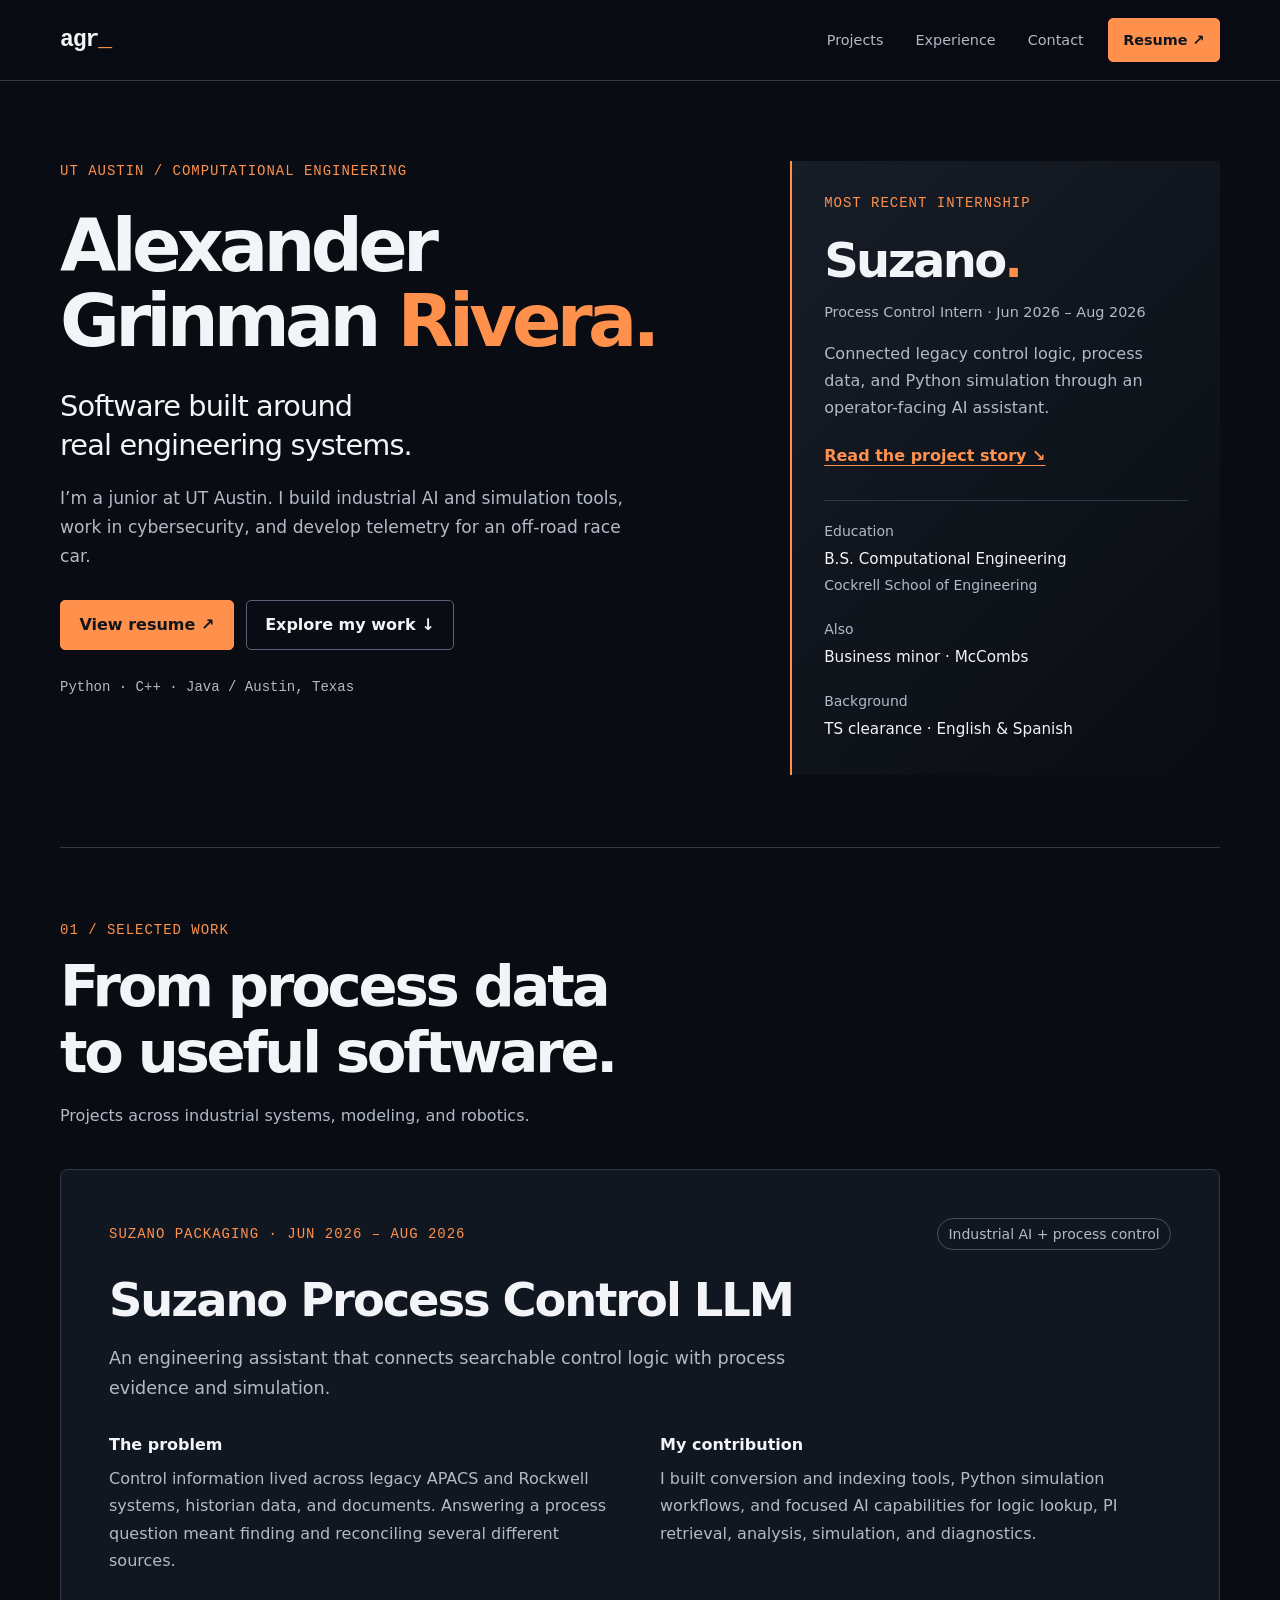
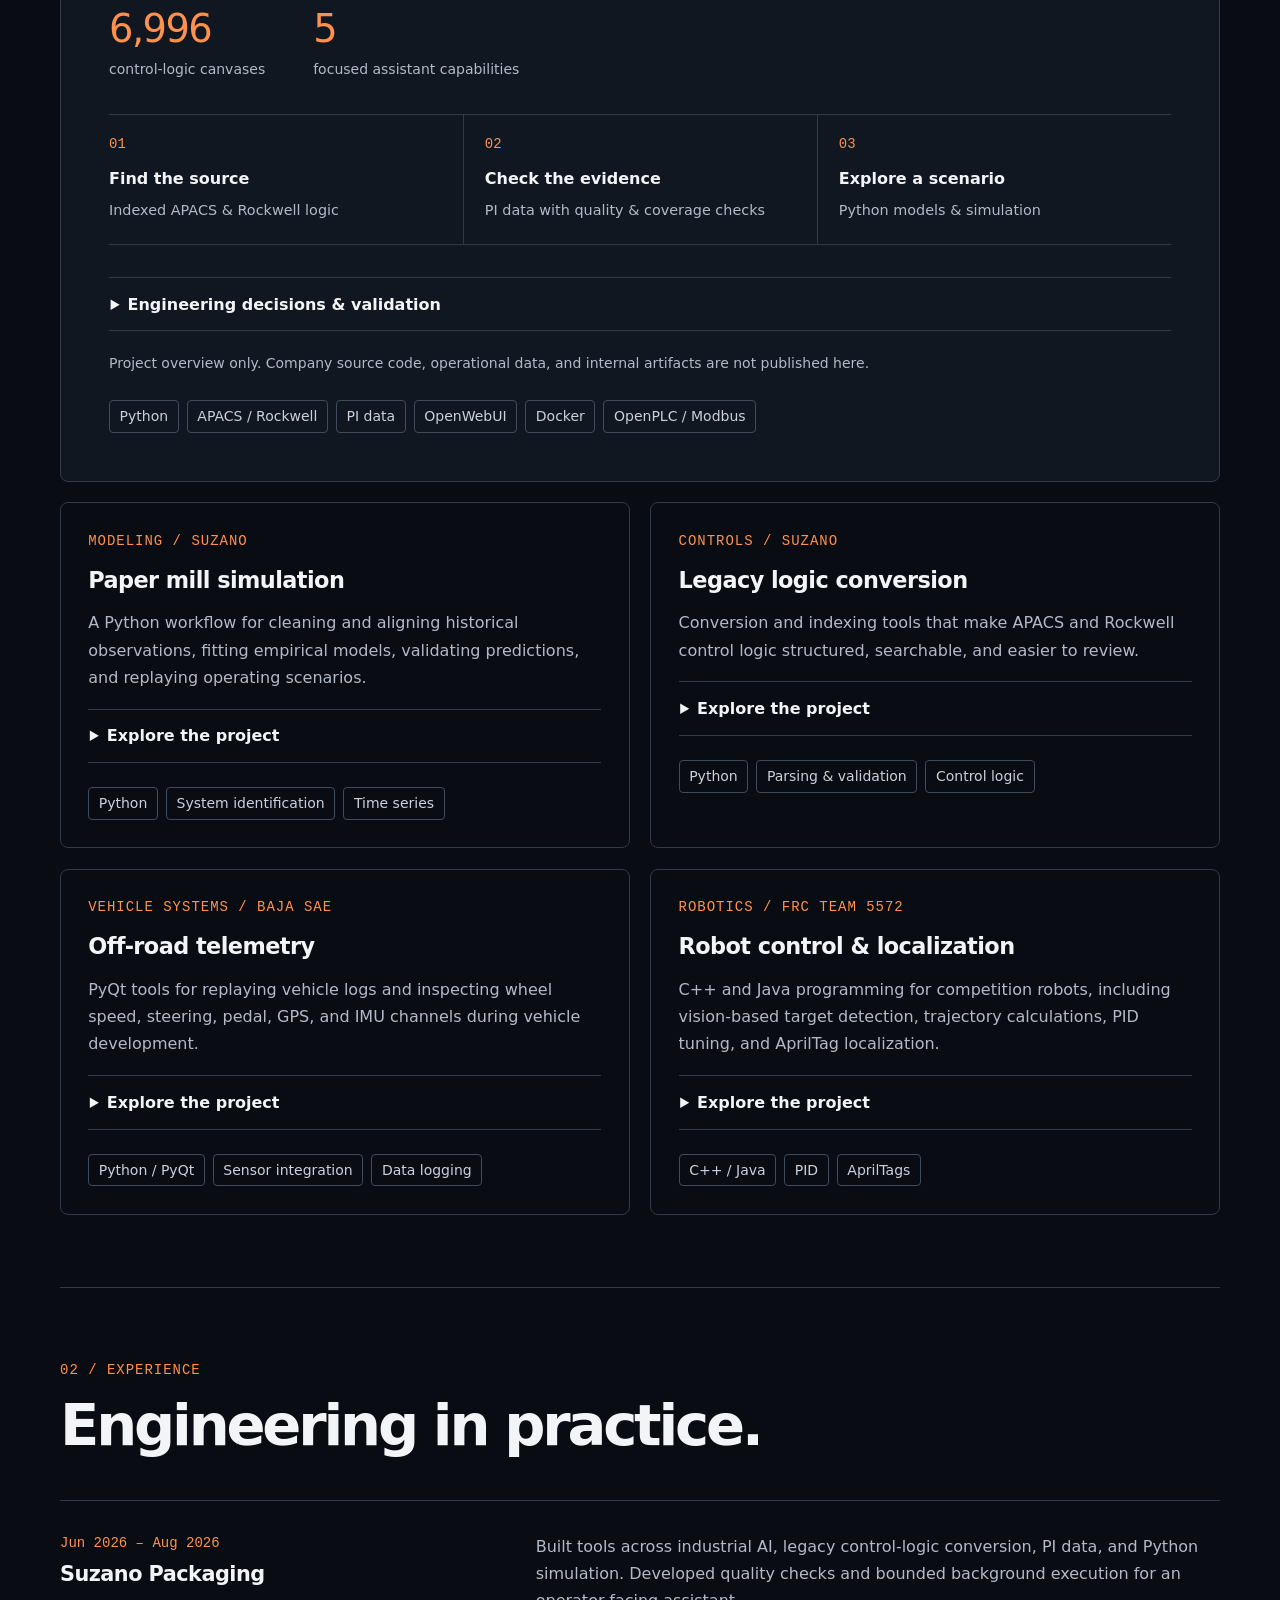
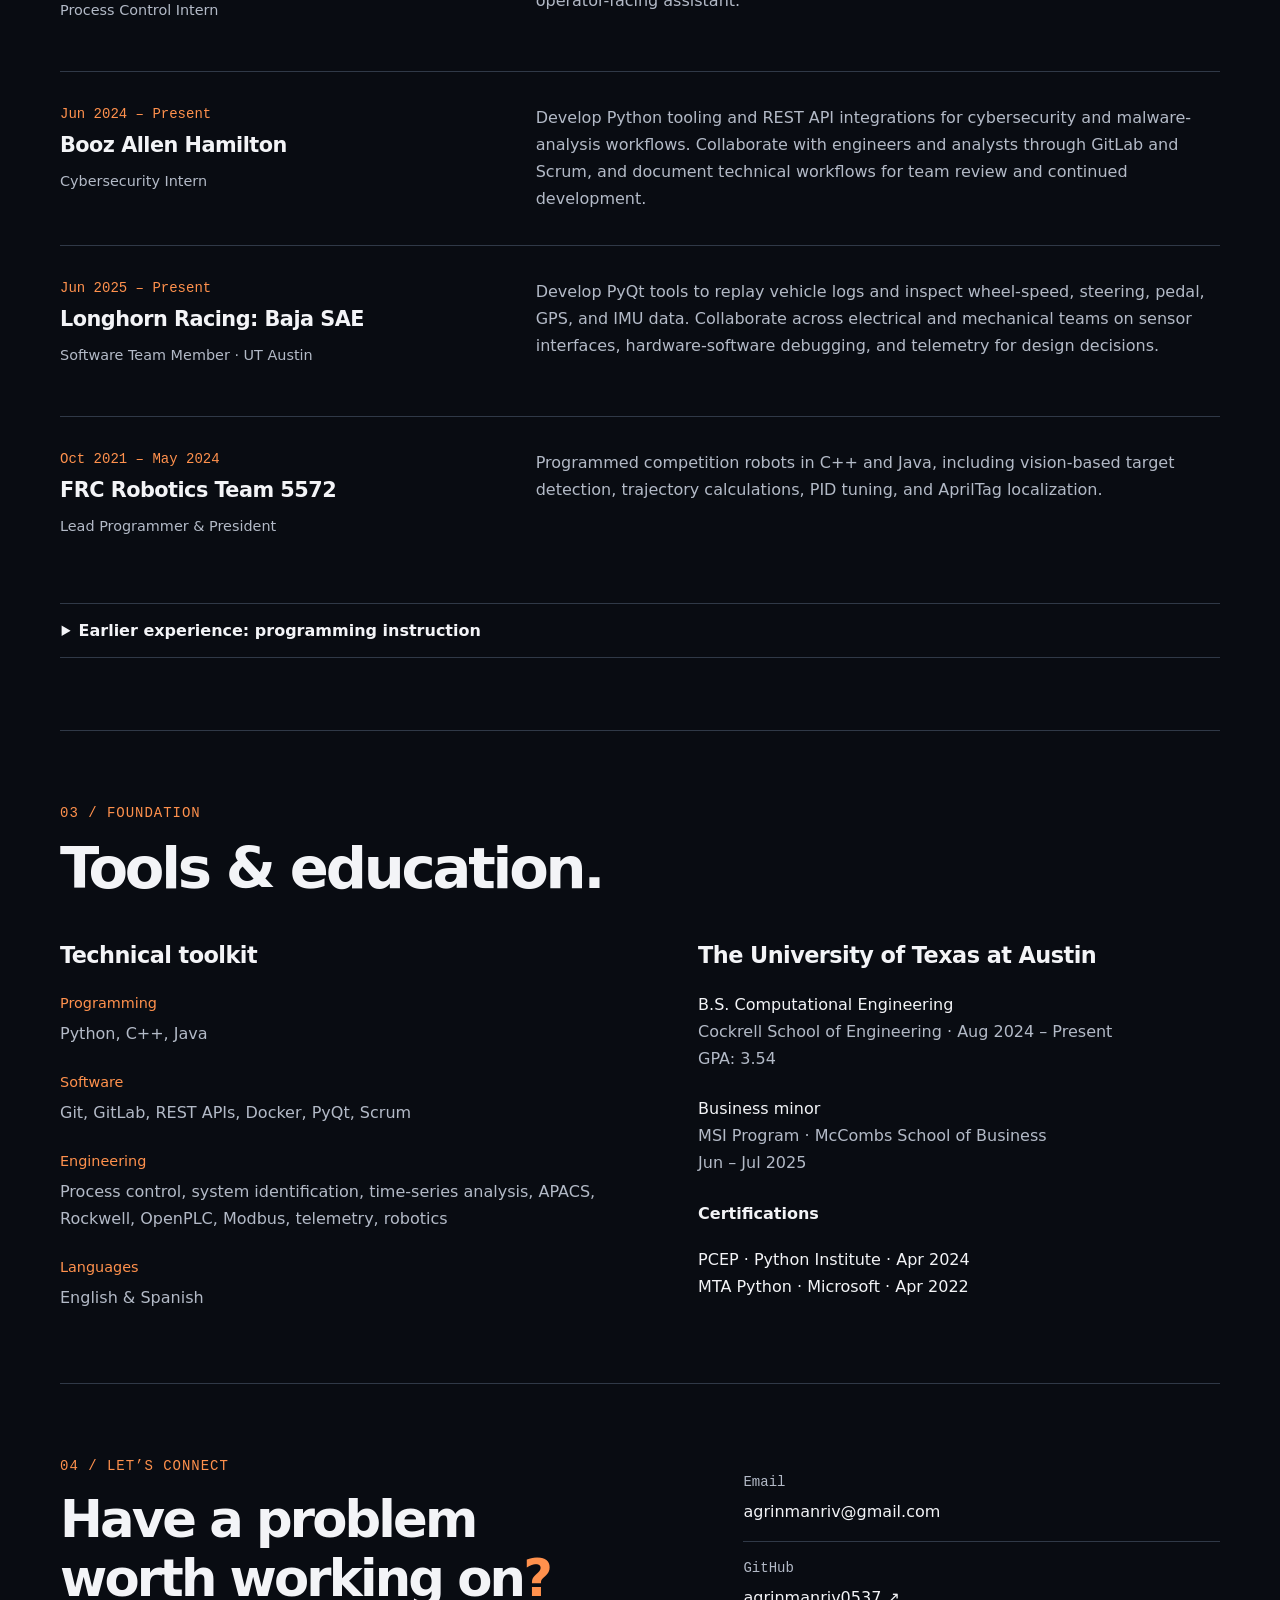
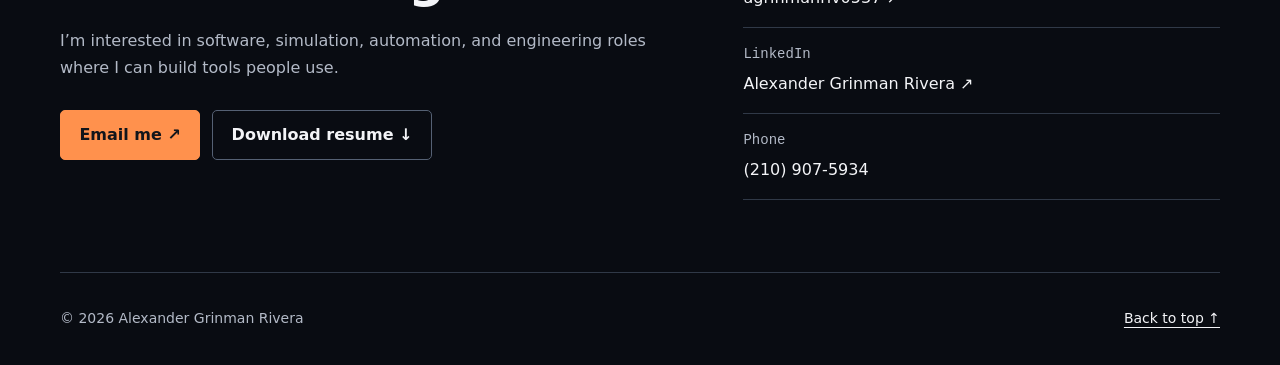
==== commit 73b04f92: "Align resume headings and clarify dates and website link" ====
--- a/index.html
+++ b/index.html
@@ -3,15 +3,15 @@
 <body id="top"><a class="skip" href="#main">Skip to content</a>
 <header><nav class="wrap nav" aria-label="Main navigation"><a class="logo" href="#top" aria-label="Alexander Grinman Rivera, home">agr<span>_</span></a><div class="nav-links"><a href="#projects">Projects</a><a href="#experience">Experience</a><a href="#contact">Contact</a></div><a class="button compact" href="Alexander-Grinman-Rivera-Resume.pdf">Resume ↗<span class="sr-only"> (PDF)</span></a></nav></header>
 <main id="main"><section class="hero wrap" aria-labelledby="intro-title"><div><p class="eyebrow">UT Austin / Computational Engineering</p><h1 id="intro-title">Alexander<br>Grinman <span>Rivera.</span></h1><p class="hero-line">Software built around<br class="desktop-break"> real engineering systems.</p><p class="lede">I’m a junior at UT Austin. I build industrial AI and simulation tools, work in cybersecurity, and develop telemetry for an off-road race car.</p><div class="actions"><a class="button" href="Alexander-Grinman-Rivera-Resume.pdf">View resume ↗</a><a class="button secondary" href="#projects">Explore my work ↓</a></div><p class="hero-meta">Python · C++ · Java / Austin, Texas</p></div>
-<aside class="hero-aside" aria-label="Background at a glance"><p class="eyebrow">Most recent internship</p><h2>Suzano<span class="accent">.</span></h2><p class="role">Process Control Intern · Summer 2026</p><p>Connected legacy control logic, process data, and Python simulation through an operator-facing AI assistant.</p><a class="text-link" href="#suzano">Read the project story ↘</a><dl class="facts"><div><dt>Education</dt><dd>B.S. Computational Engineering<br><span>Cockrell School of Engineering</span></dd></div><div><dt>Also</dt><dd>Business minor · McCombs</dd></div><div><dt>Background</dt><dd>TS clearance · English &amp; Spanish</dd></div></dl></aside></section>
+<aside class="hero-aside" aria-label="Background at a glance"><p class="eyebrow">Most recent internship</p><h2>Suzano<span class="accent">.</span></h2><p class="role">Process Control Intern · Jun 2026 – Aug 2026</p><p>Connected legacy control logic, process data, and Python simulation through an operator-facing AI assistant.</p><a class="text-link" href="#suzano">Read the project story ↘</a><dl class="facts"><div><dt>Education</dt><dd>B.S. Computational Engineering<br><span>Cockrell School of Engineering</span></dd></div><div><dt>Also</dt><dd>Business minor · McCombs</dd></div><div><dt>Background</dt><dd>TS clearance · English &amp; Spanish</dd></div></dl></aside></section>
 <section class="section wrap" id="projects" aria-labelledby="projects-title"><div class="section-heading"><p class="eyebrow">01 / Selected work</p><h2 id="projects-title">From process data<br>to useful software.</h2><p>Projects across industrial systems, modeling, and robotics.</p></div>
-<article class="feature" id="suzano"><div class="feature-top"><p class="eyebrow">Suzano Packaging · Summer 2026</p><span class="tag">Industrial AI + process control</span></div><h3>Suzano Process Control LLM</h3><p class="project-intro">An engineering assistant that connects searchable control logic with process evidence and simulation.</p>
+<article class="feature" id="suzano"><div class="feature-top"><p class="eyebrow">Suzano Packaging · Jun 2026 – Aug 2026</p><span class="tag">Industrial AI + process control</span></div><h3>Suzano Process Control LLM</h3><p class="project-intro">An engineering assistant that connects searchable control logic with process evidence and simulation.</p>
 <div class="story-grid"><div><h4>The problem</h4><p>Control information lived across legacy APACS and Rockwell systems, historian data, and documents. Answering a process question meant finding and reconciling several different sources.</p></div><div><h4>My contribution</h4><p>I built conversion and indexing tools, Python simulation workflows, and focused AI capabilities for logic lookup, PI retrieval, analysis, simulation, and diagnostics.</p></div></div>
 <div class="numbers"><div><strong>6,996</strong><span>control-logic canvases</span></div><div><strong>5</strong><span>focused assistant capabilities</span></div></div>
 <div class="pipeline" aria-label="System workflow"><div><span>01</span><strong>Find the source</strong><p>Indexed APACS &amp; Rockwell logic</p></div><div><span>02</span><strong>Check the evidence</strong><p>PI data with quality &amp; coverage checks</p></div><div><span>03</span><strong>Explore a scenario</strong><p>Python models &amp; simulation</p></div></div>
 <details><summary>Engineering decisions &amp; validation</summary><div class="detail"><ul><li><strong>Keep evidence traceable.</strong> Preserve source identity and make ambiguous or missing results explicit.</li><li><strong>Separate observations from predictions.</strong> PI supplies process observations; Python owns model state, time, and scenario results. OpenPLC provides visualization and read-back by default.</li><li><strong>Account for missing data.</strong> Quality and coverage checks prevent incomplete scans from being presented as complete assessments.</li><li><strong>Keep the interface responsive.</strong> Bound expensive background work and expose errors and timeouts.</li><li><strong>Validate each layer.</strong> Use synthetic tests, held-out model validation, and read-back checks for different types of correctness.</li></ul><p>The work includes simulation and diagnostic tools; a model result alone does not establish process safety or prove a cause.</p></div></details>
 <p class="project-note">Project overview only. Company source code, operational data, and internal artifacts are not published here.</p><ul class="pills"><li>Python</li><li>APACS / Rockwell</li><li>PI data</li><li>OpenWebUI</li><li>Docker</li><li>OpenPLC / Modbus</li></ul></article>
 <div class="project-grid"><article class="project"><p class="eyebrow">Modeling / Suzano</p><h3>Paper mill simulation</h3><p>A Python workflow for cleaning and aligning historical observations, fitting empirical models, validating predictions, and replaying operating scenarios.</p><details><summary>Explore the project</summary><div class="detail"><p>Historical inputs pass through quality checks, time alignment, and feature construction before model fitting. Held-out validation and replay help assess model behavior. Python produces simulation frames; selected values are synchronized to OpenPLC for visualization and read-back verification.</p><p><strong>Engineering focus:</strong> Separate the simulation engine from data transport, visualization, and any one model family.</p></div></details><ul class="pills"><li>Python</li><li>System identification</li><li>Time series</li></ul></article><article class="project"><p class="eyebrow">Controls / Suzano</p><h3>Legacy logic conversion</h3><p>Conversion and indexing tools that make APACS and Rockwell control logic structured, searchable, and easier to review.</p><details><summary>Explore the project</summary><div class="detail"><p>Parse controller exports into normalized records, generate review artifacts, and validate links, source identity, and output accounting. APACS-to-OpenPLC work also supports function-block visualization and isolated validation.</p><p><strong>Engineering focus:</strong> Conversion success is a software check; generated logic still requires engineering review before commissioning.</p></div></details><ul class="pills"><li>Python</li><li>Parsing &amp; validation</li><li>Control logic</li></ul></article><article class="project"><p class="eyebrow">Vehicle systems / Baja SAE</p><h3>Off-road telemetry</h3><p>PyQt tools for replaying vehicle logs and inspecting wheel speed, steering, pedal, GPS, and IMU channels during vehicle development.</p><details><summary>Explore the project</summary><div class="detail"><p>I develop log-replay and inspection tools and collaborate with mechanical and electrical teammates on sensor interfaces and hardware-software debugging.</p><p><strong>Engineering focus:</strong> Make recorded data useful when comparing runs and making design decisions.</p></div></details><ul class="pills"><li>Python / PyQt</li><li>Sensor integration</li><li>Data logging</li></ul></article><article class="project"><p class="eyebrow">Robotics / FRC Team 5572</p><h3>Robot control &amp; localization</h3><p>C++ and Java programming for competition robots, including vision-based target detection, trajectory calculations, PID tuning, and AprilTag localization.</p><details><summary>Explore the project</summary><div class="detail"><p>As lead programmer and president, I combined hands-on software development with team leadership. My work included converting projects from C++ to Java and integrating visual data with robot positioning and control.</p><p><strong>Engineering focus:</strong> Connect software behavior to what the robot actually does on the field.</p></div></details><ul class="pills"><li>C++ / Java</li><li>PID</li><li>AprilTags</li></ul></article></div></section>
-<section class="section wrap" id="experience" aria-labelledby="experience-title"><div class="section-heading"><p class="eyebrow">02 / Experience</p><h2 id="experience-title">Engineering in practice.</h2></div><article class="experience"><div><p class="eyebrow">Summer 2026</p><h3>Suzano Packaging</h3><p class="role">Process Control Intern</p></div><p>Built tools across industrial AI, legacy control-logic conversion, PI data, and Python simulation. Developed quality checks and bounded background execution for an operator-facing assistant.</p></article><article class="experience"><div><p class="eyebrow">Jun 2024 – Present</p><h3>Booz Allen Hamilton</h3><p class="role">Cybersecurity Intern</p></div><p>Develop Python tooling and REST API integrations for cybersecurity and malware-analysis workflows. Collaborate with engineers and analysts through GitLab and Scrum, and document technical workflows for team review and continued development.</p></article><article class="experience"><div><p class="eyebrow">Jun 2025 – Present</p><h3>Longhorn Racing: Baja SAE</h3><p class="role">Software Team Member · UT Austin</p></div><p>Develop PyQt tools to replay vehicle logs and inspect wheel-speed, steering, pedal, GPS, and IMU data. Collaborate across electrical and mechanical teams on sensor interfaces, hardware-software debugging, and telemetry for design decisions.</p></article><article class="experience"><div><p class="eyebrow">Oct 2021 – May 2024</p><h3>FRC Robotics Team 5572</h3><p class="role">Lead Programmer &amp; President</p></div><p>Programmed competition robots in C++ and Java, including vision-based target detection, trajectory calculations, PID tuning, and AprilTag localization.</p></article><details class="earlier"><summary>Earlier experience: programming instruction</summary><div class="detail"><h3>iCode · Programming Instructor</h3><p>Sep 2023 – May 2024</p><p>Developed and delivered programming lessons covering data structures and object-oriented programming, using interactive methods to make technical ideas understandable.</p></div></details></section>
+<section class="section wrap" id="experience" aria-labelledby="experience-title"><div class="section-heading"><p class="eyebrow">02 / Experience</p><h2 id="experience-title">Engineering in practice.</h2></div><article class="experience"><div><p class="eyebrow">Jun 2026 – Aug 2026</p><h3>Suzano Packaging</h3><p class="role">Process Control Intern</p></div><p>Built tools across industrial AI, legacy control-logic conversion, PI data, and Python simulation. Developed quality checks and bounded background execution for an operator-facing assistant.</p></article><article class="experience"><div><p class="eyebrow">Jun 2024 – Present</p><h3>Booz Allen Hamilton</h3><p class="role">Cybersecurity Intern</p></div><p>Develop Python tooling and REST API integrations for cybersecurity and malware-analysis workflows. Collaborate with engineers and analysts through GitLab and Scrum, and document technical workflows for team review and continued development.</p></article><article class="experience"><div><p class="eyebrow">Jun 2025 – Present</p><h3>Longhorn Racing: Baja SAE</h3><p class="role">Software Team Member · UT Austin</p></div><p>Develop PyQt tools to replay vehicle logs and inspect wheel-speed, steering, pedal, GPS, and IMU data. Collaborate across electrical and mechanical teams on sensor interfaces, hardware-software debugging, and telemetry for design decisions.</p></article><article class="experience"><div><p class="eyebrow">Oct 2021 – May 2024</p><h3>FRC Robotics Team 5572</h3><p class="role">Lead Programmer &amp; President</p></div><p>Programmed competition robots in C++ and Java, including vision-based target detection, trajectory calculations, PID tuning, and AprilTag localization.</p></article><details class="earlier"><summary>Earlier experience: programming instruction</summary><div class="detail"><h3>iCode · Programming Instructor</h3><p>Sep 2023 – May 2024</p><p>Developed and delivered programming lessons covering data structures and object-oriented programming, using interactive methods to make technical ideas understandable.</p></div></details></section>
 <section class="section wrap" id="skills" aria-labelledby="skills-title"><div class="section-heading"><p class="eyebrow">03 / Foundation</p><h2 id="skills-title">Tools &amp; education.</h2></div><div class="foundation-grid"><div><h3>Technical toolkit</h3><dl class="toolkit"><div><dt>Programming</dt><dd>Python, C++, Java</dd></div><div><dt>Software</dt><dd>Git, GitLab, REST APIs, Docker, PyQt, Scrum</dd></div><div><dt>Engineering</dt><dd>Process control, system identification, time-series analysis, APACS, Rockwell, OpenPLC, Modbus, telemetry, robotics</dd></div><div><dt>Languages</dt><dd>English &amp; Spanish</dd></div></dl></div><div class="education"><h3>The University of Texas at Austin</h3><p>B.S. Computational Engineering<br><span class="muted">Cockrell School of Engineering · Aug 2024 – Present<br>GPA: 3.54</span></p><p>Business minor<br><span class="muted">MSI Program · McCombs School of Business<br>Jun – Jul 2025</span></p><h4>Certifications</h4><p class="muted">PCEP · Python Institute · Apr 2024<br>MTA Python · Microsoft · Apr 2022</p></div></div></section>
 <section class="contact wrap" id="contact" aria-labelledby="contact-title"><div><p class="eyebrow">04 / Let’s connect</p><h2 id="contact-title">Have a problem<br>worth working on<span class="accent">?</span></h2><p>I’m interested in software, simulation, automation, and engineering roles where I can build tools people use.</p><div class="actions"><a class="button" href="mailto:agrinmanriv@gmail.com">Email me ↗</a><a class="button secondary" href="Alexander-Grinman-Rivera-Resume.pdf" download>Download resume ↓</a></div></div><div class="contact-links"><a href="mailto:agrinmanriv@gmail.com"><span>Email</span>agrinmanriv@gmail.com</a><a href="https://github.com/agrinmanriv0537"><span>GitHub</span>agrinmanriv0537 ↗</a><a href="https://www.linkedin.com/in/alexander-grinman-rivera-a6902721a/"><span>LinkedIn</span>Alexander Grinman Rivera ↗</a><a href="tel:+12109075934"><span>Phone</span>(210) 907-5934</a></div></section></main><footer class="wrap"><p>© 2026 Alexander Grinman Rivera</p><a href="#top">Back to top ↑</a></footer></body></html>
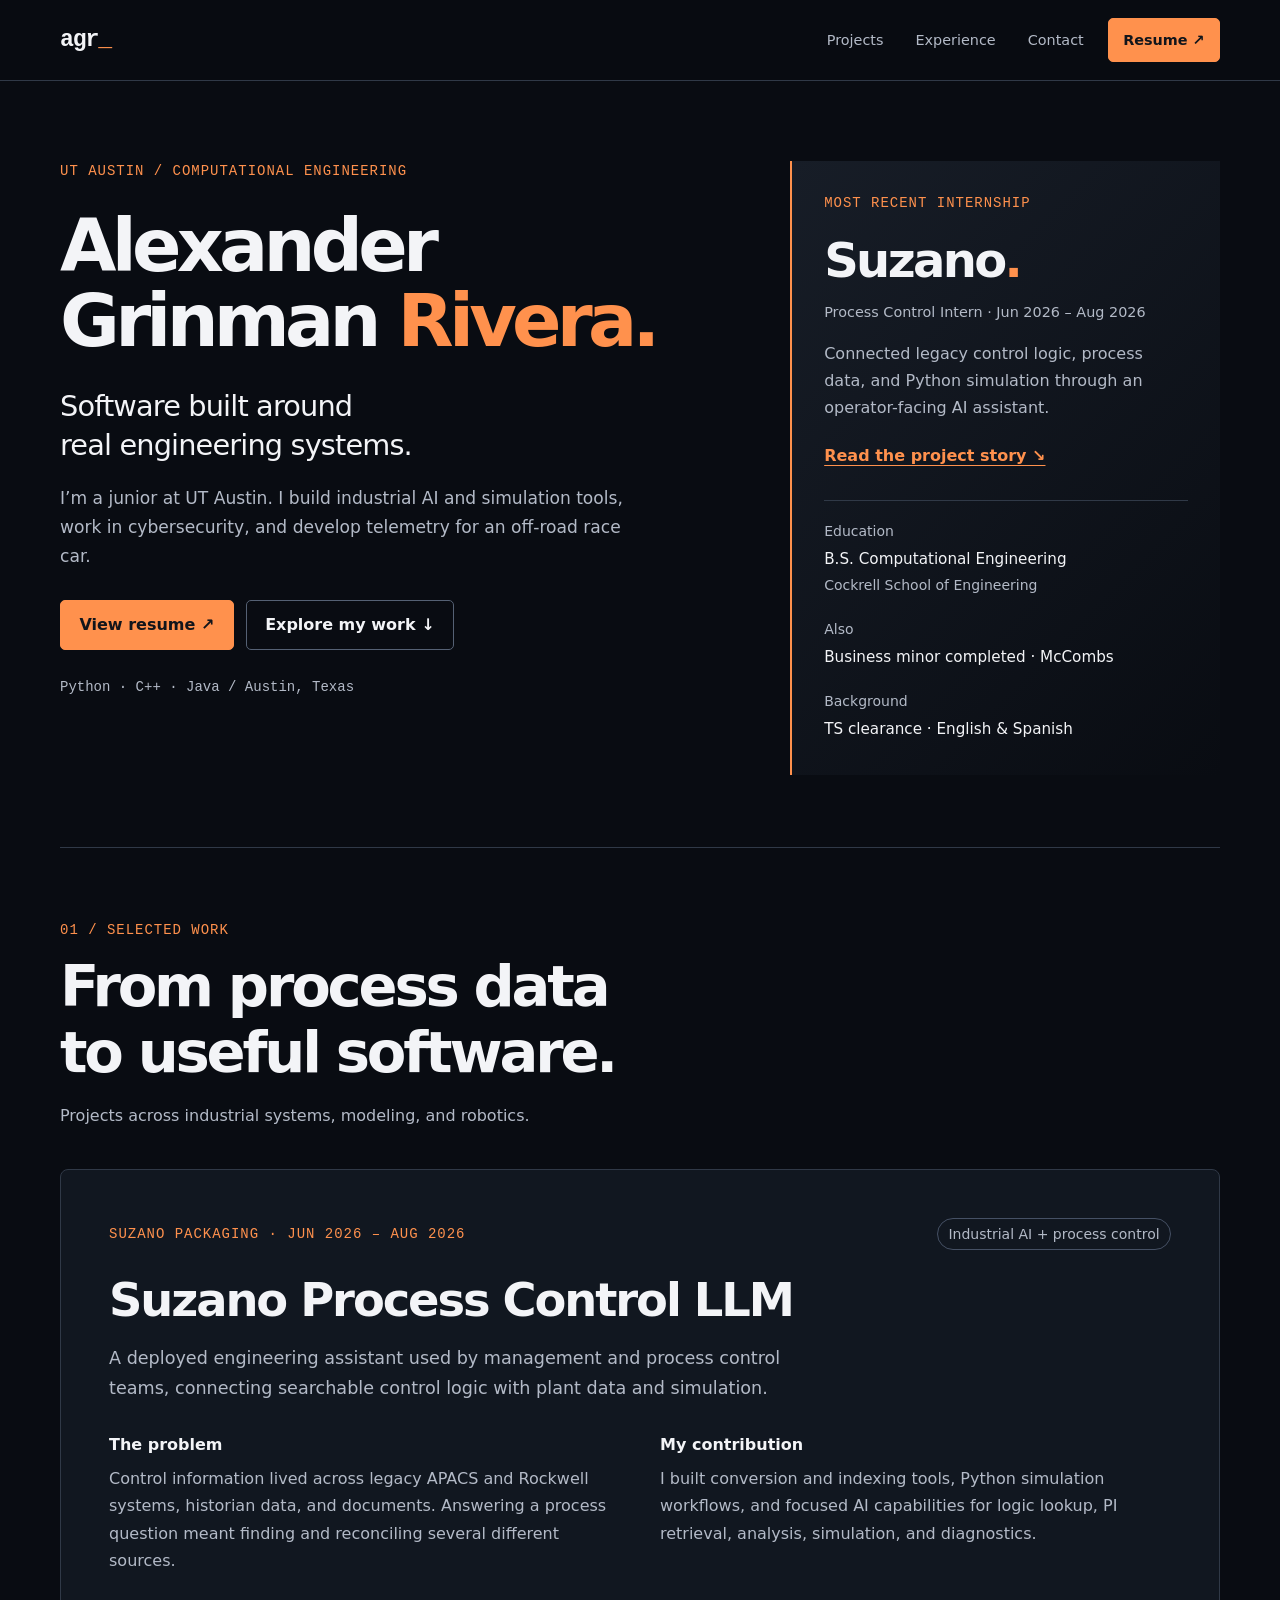
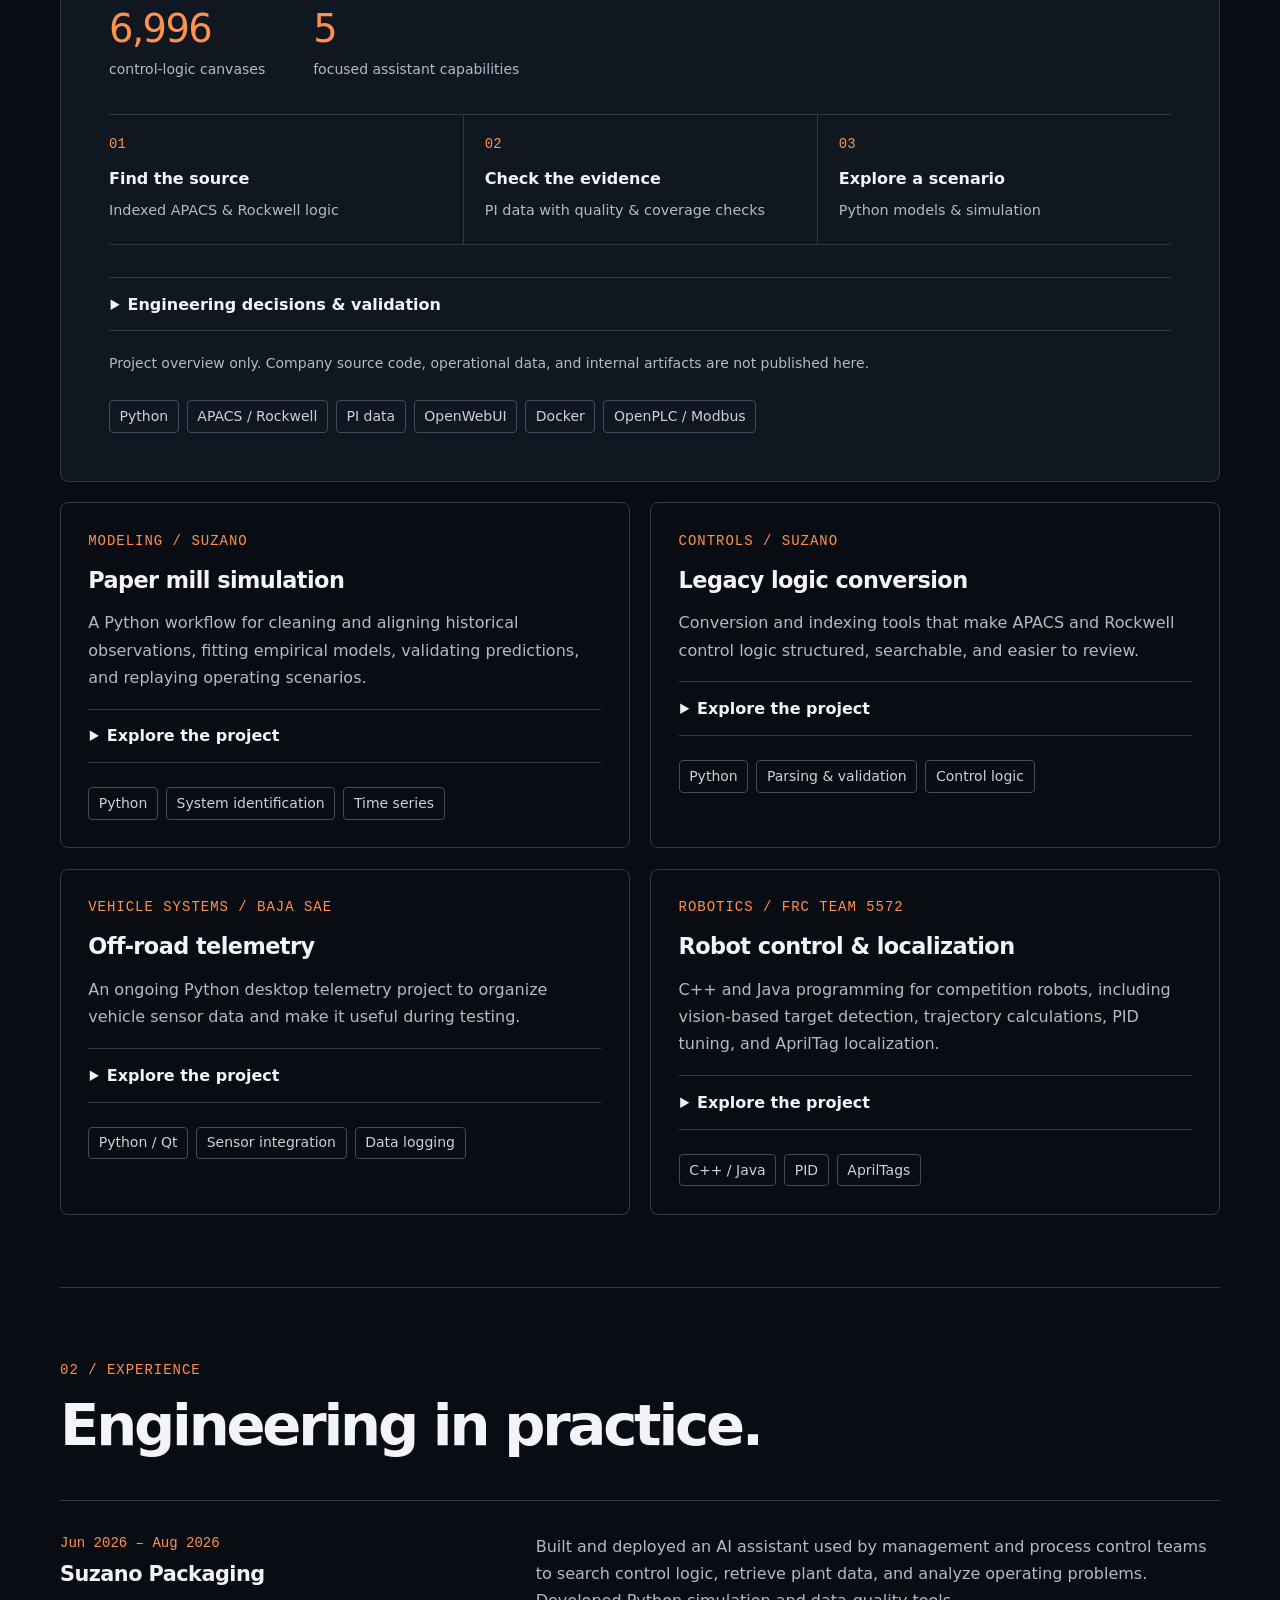
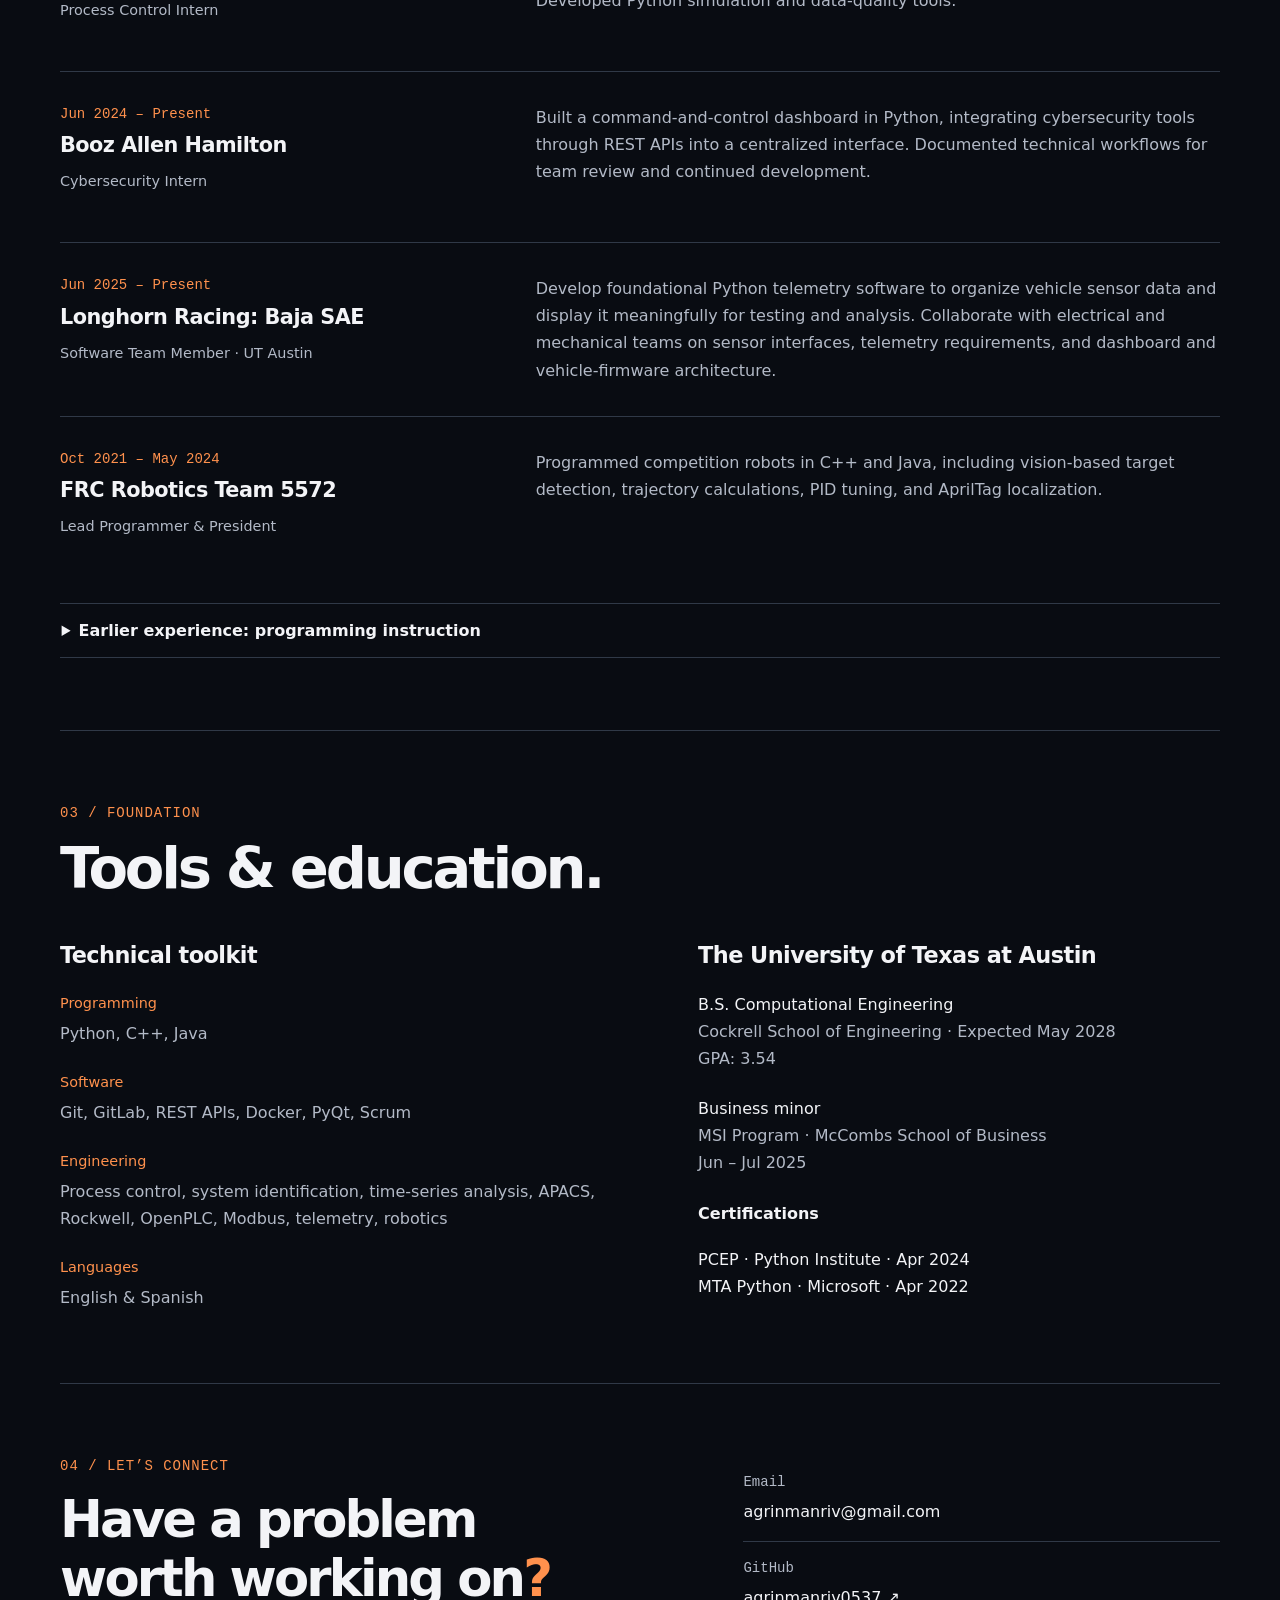
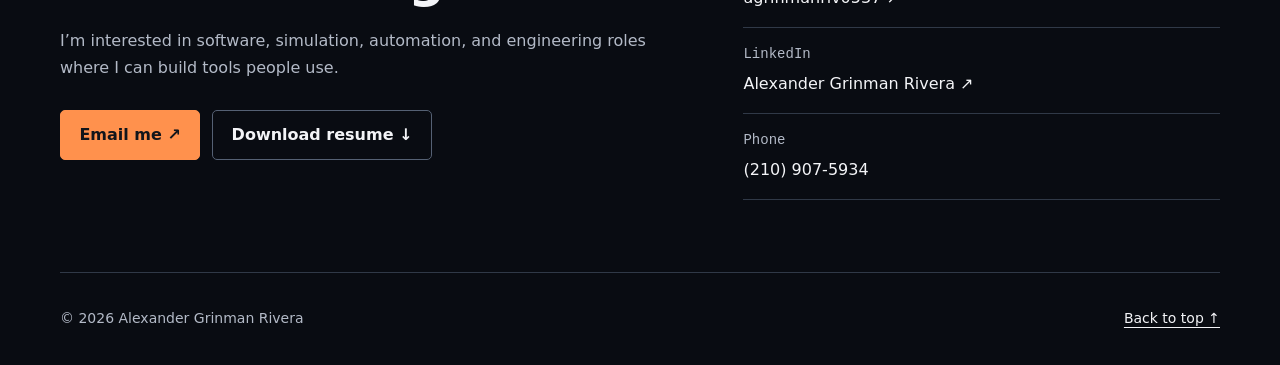
==== commit 416c0843: "Fix cursor canvas and reflect confirmed internship and Baja work" ====
--- a/index.html
+++ b/index.html
@@ -1,17 +1,17 @@
 <!doctype html>
 <html lang="en"><head><meta charset="utf-8"><meta name="viewport" content="width=device-width, initial-scale=1"><meta name="theme-color" content="#090c12"><meta name="description" content="Alexander Grinman Rivera, UT Austin computational engineering junior. Industrial AI and simulation at Suzano, cybersecurity, and vehicle telemetry. Explore projects and download his resume."><link rel="canonical" href="https://agrinmanriv0537.github.io/"><link rel="icon" href="favicon.ico"><link rel="stylesheet" href="styles.css"><title>Alexander Grinman Rivera | Computational Engineering</title></head>
-<body id="top"><a class="skip" href="#main">Skip to content</a>
+<body id="top"><canvas id="ascii-field" aria-hidden="true"></canvas><a class="skip" href="#main">Skip to content</a>
 <header><nav class="wrap nav" aria-label="Main navigation"><a class="logo" href="#top" aria-label="Alexander Grinman Rivera, home">agr<span>_</span></a><div class="nav-links"><a href="#projects">Projects</a><a href="#experience">Experience</a><a href="#contact">Contact</a></div><a class="button compact" href="Alexander-Grinman-Rivera-Resume.pdf">Resume ↗<span class="sr-only"> (PDF)</span></a></nav></header>
 <main id="main"><section class="hero wrap" aria-labelledby="intro-title"><div><p class="eyebrow">UT Austin / Computational Engineering</p><h1 id="intro-title">Alexander<br>Grinman <span>Rivera.</span></h1><p class="hero-line">Software built around<br class="desktop-break"> real engineering systems.</p><p class="lede">I’m a junior at UT Austin. I build industrial AI and simulation tools, work in cybersecurity, and develop telemetry for an off-road race car.</p><div class="actions"><a class="button" href="Alexander-Grinman-Rivera-Resume.pdf">View resume ↗</a><a class="button secondary" href="#projects">Explore my work ↓</a></div><p class="hero-meta">Python · C++ · Java / Austin, Texas</p></div>
-<aside class="hero-aside" aria-label="Background at a glance"><p class="eyebrow">Most recent internship</p><h2>Suzano<span class="accent">.</span></h2><p class="role">Process Control Intern · Jun 2026 – Aug 2026</p><p>Connected legacy control logic, process data, and Python simulation through an operator-facing AI assistant.</p><a class="text-link" href="#suzano">Read the project story ↘</a><dl class="facts"><div><dt>Education</dt><dd>B.S. Computational Engineering<br><span>Cockrell School of Engineering</span></dd></div><div><dt>Also</dt><dd>Business minor · McCombs</dd></div><div><dt>Background</dt><dd>TS clearance · English &amp; Spanish</dd></div></dl></aside></section>
+<aside class="hero-aside" aria-label="Background at a glance"><p class="eyebrow">Most recent internship</p><h2>Suzano<span class="accent">.</span></h2><p class="role">Process Control Intern · Jun 2026 – Aug 2026</p><p>Connected legacy control logic, process data, and Python simulation through an operator-facing AI assistant.</p><a class="text-link" href="#suzano">Read the project story ↘</a><dl class="facts"><div><dt>Education</dt><dd>B.S. Computational Engineering<br><span>Cockrell School of Engineering</span></dd></div><div><dt>Also</dt><dd>Business minor completed · McCombs</dd></div><div><dt>Background</dt><dd>TS clearance · English &amp; Spanish</dd></div></dl></aside></section>
 <section class="section wrap" id="projects" aria-labelledby="projects-title"><div class="section-heading"><p class="eyebrow">01 / Selected work</p><h2 id="projects-title">From process data<br>to useful software.</h2><p>Projects across industrial systems, modeling, and robotics.</p></div>
-<article class="feature" id="suzano"><div class="feature-top"><p class="eyebrow">Suzano Packaging · Jun 2026 – Aug 2026</p><span class="tag">Industrial AI + process control</span></div><h3>Suzano Process Control LLM</h3><p class="project-intro">An engineering assistant that connects searchable control logic with process evidence and simulation.</p>
+<article class="feature" id="suzano"><div class="feature-top"><p class="eyebrow">Suzano Packaging · Jun 2026 – Aug 2026</p><span class="tag">Industrial AI + process control</span></div><h3>Suzano Process Control LLM</h3><p class="project-intro">A deployed engineering assistant used by management and process control teams, connecting searchable control logic with plant data and simulation.</p>
 <div class="story-grid"><div><h4>The problem</h4><p>Control information lived across legacy APACS and Rockwell systems, historian data, and documents. Answering a process question meant finding and reconciling several different sources.</p></div><div><h4>My contribution</h4><p>I built conversion and indexing tools, Python simulation workflows, and focused AI capabilities for logic lookup, PI retrieval, analysis, simulation, and diagnostics.</p></div></div>
 <div class="numbers"><div><strong>6,996</strong><span>control-logic canvases</span></div><div><strong>5</strong><span>focused assistant capabilities</span></div></div>
 <div class="pipeline" aria-label="System workflow"><div><span>01</span><strong>Find the source</strong><p>Indexed APACS &amp; Rockwell logic</p></div><div><span>02</span><strong>Check the evidence</strong><p>PI data with quality &amp; coverage checks</p></div><div><span>03</span><strong>Explore a scenario</strong><p>Python models &amp; simulation</p></div></div>
 <details><summary>Engineering decisions &amp; validation</summary><div class="detail"><ul><li><strong>Keep evidence traceable.</strong> Preserve source identity and make ambiguous or missing results explicit.</li><li><strong>Separate observations from predictions.</strong> PI supplies process observations; Python owns model state, time, and scenario results. OpenPLC provides visualization and read-back by default.</li><li><strong>Account for missing data.</strong> Quality and coverage checks prevent incomplete scans from being presented as complete assessments.</li><li><strong>Keep the interface responsive.</strong> Bound expensive background work and expose errors and timeouts.</li><li><strong>Validate each layer.</strong> Use synthetic tests, held-out model validation, and read-back checks for different types of correctness.</li></ul><p>The work includes simulation and diagnostic tools; a model result alone does not establish process safety or prove a cause.</p></div></details>
 <p class="project-note">Project overview only. Company source code, operational data, and internal artifacts are not published here.</p><ul class="pills"><li>Python</li><li>APACS / Rockwell</li><li>PI data</li><li>OpenWebUI</li><li>Docker</li><li>OpenPLC / Modbus</li></ul></article>
-<div class="project-grid"><article class="project"><p class="eyebrow">Modeling / Suzano</p><h3>Paper mill simulation</h3><p>A Python workflow for cleaning and aligning historical observations, fitting empirical models, validating predictions, and replaying operating scenarios.</p><details><summary>Explore the project</summary><div class="detail"><p>Historical inputs pass through quality checks, time alignment, and feature construction before model fitting. Held-out validation and replay help assess model behavior. Python produces simulation frames; selected values are synchronized to OpenPLC for visualization and read-back verification.</p><p><strong>Engineering focus:</strong> Separate the simulation engine from data transport, visualization, and any one model family.</p></div></details><ul class="pills"><li>Python</li><li>System identification</li><li>Time series</li></ul></article><article class="project"><p class="eyebrow">Controls / Suzano</p><h3>Legacy logic conversion</h3><p>Conversion and indexing tools that make APACS and Rockwell control logic structured, searchable, and easier to review.</p><details><summary>Explore the project</summary><div class="detail"><p>Parse controller exports into normalized records, generate review artifacts, and validate links, source identity, and output accounting. APACS-to-OpenPLC work also supports function-block visualization and isolated validation.</p><p><strong>Engineering focus:</strong> Conversion success is a software check; generated logic still requires engineering review before commissioning.</p></div></details><ul class="pills"><li>Python</li><li>Parsing &amp; validation</li><li>Control logic</li></ul></article><article class="project"><p class="eyebrow">Vehicle systems / Baja SAE</p><h3>Off-road telemetry</h3><p>PyQt tools for replaying vehicle logs and inspecting wheel speed, steering, pedal, GPS, and IMU channels during vehicle development.</p><details><summary>Explore the project</summary><div class="detail"><p>I develop log-replay and inspection tools and collaborate with mechanical and electrical teammates on sensor interfaces and hardware-software debugging.</p><p><strong>Engineering focus:</strong> Make recorded data useful when comparing runs and making design decisions.</p></div></details><ul class="pills"><li>Python / PyQt</li><li>Sensor integration</li><li>Data logging</li></ul></article><article class="project"><p class="eyebrow">Robotics / FRC Team 5572</p><h3>Robot control &amp; localization</h3><p>C++ and Java programming for competition robots, including vision-based target detection, trajectory calculations, PID tuning, and AprilTag localization.</p><details><summary>Explore the project</summary><div class="detail"><p>As lead programmer and president, I combined hands-on software development with team leadership. My work included converting projects from C++ to Java and integrating visual data with robot positioning and control.</p><p><strong>Engineering focus:</strong> Connect software behavior to what the robot actually does on the field.</p></div></details><ul class="pills"><li>C++ / Java</li><li>PID</li><li>AprilTags</li></ul></article></div></section>
-<section class="section wrap" id="experience" aria-labelledby="experience-title"><div class="section-heading"><p class="eyebrow">02 / Experience</p><h2 id="experience-title">Engineering in practice.</h2></div><article class="experience"><div><p class="eyebrow">Jun 2026 – Aug 2026</p><h3>Suzano Packaging</h3><p class="role">Process Control Intern</p></div><p>Built tools across industrial AI, legacy control-logic conversion, PI data, and Python simulation. Developed quality checks and bounded background execution for an operator-facing assistant.</p></article><article class="experience"><div><p class="eyebrow">Jun 2024 – Present</p><h3>Booz Allen Hamilton</h3><p class="role">Cybersecurity Intern</p></div><p>Develop Python tooling and REST API integrations for cybersecurity and malware-analysis workflows. Collaborate with engineers and analysts through GitLab and Scrum, and document technical workflows for team review and continued development.</p></article><article class="experience"><div><p class="eyebrow">Jun 2025 – Present</p><h3>Longhorn Racing: Baja SAE</h3><p class="role">Software Team Member · UT Austin</p></div><p>Develop PyQt tools to replay vehicle logs and inspect wheel-speed, steering, pedal, GPS, and IMU data. Collaborate across electrical and mechanical teams on sensor interfaces, hardware-software debugging, and telemetry for design decisions.</p></article><article class="experience"><div><p class="eyebrow">Oct 2021 – May 2024</p><h3>FRC Robotics Team 5572</h3><p class="role">Lead Programmer &amp; President</p></div><p>Programmed competition robots in C++ and Java, including vision-based target detection, trajectory calculations, PID tuning, and AprilTag localization.</p></article><details class="earlier"><summary>Earlier experience: programming instruction</summary><div class="detail"><h3>iCode · Programming Instructor</h3><p>Sep 2023 – May 2024</p><p>Developed and delivered programming lessons covering data structures and object-oriented programming, using interactive methods to make technical ideas understandable.</p></div></details></section>
-<section class="section wrap" id="skills" aria-labelledby="skills-title"><div class="section-heading"><p class="eyebrow">03 / Foundation</p><h2 id="skills-title">Tools &amp; education.</h2></div><div class="foundation-grid"><div><h3>Technical toolkit</h3><dl class="toolkit"><div><dt>Programming</dt><dd>Python, C++, Java</dd></div><div><dt>Software</dt><dd>Git, GitLab, REST APIs, Docker, PyQt, Scrum</dd></div><div><dt>Engineering</dt><dd>Process control, system identification, time-series analysis, APACS, Rockwell, OpenPLC, Modbus, telemetry, robotics</dd></div><div><dt>Languages</dt><dd>English &amp; Spanish</dd></div></dl></div><div class="education"><h3>The University of Texas at Austin</h3><p>B.S. Computational Engineering<br><span class="muted">Cockrell School of Engineering · Aug 2024 – Present<br>GPA: 3.54</span></p><p>Business minor<br><span class="muted">MSI Program · McCombs School of Business<br>Jun – Jul 2025</span></p><h4>Certifications</h4><p class="muted">PCEP · Python Institute · Apr 2024<br>MTA Python · Microsoft · Apr 2022</p></div></div></section>
-<section class="contact wrap" id="contact" aria-labelledby="contact-title"><div><p class="eyebrow">04 / Let’s connect</p><h2 id="contact-title">Have a problem<br>worth working on<span class="accent">?</span></h2><p>I’m interested in software, simulation, automation, and engineering roles where I can build tools people use.</p><div class="actions"><a class="button" href="mailto:agrinmanriv@gmail.com">Email me ↗</a><a class="button secondary" href="Alexander-Grinman-Rivera-Resume.pdf" download>Download resume ↓</a></div></div><div class="contact-links"><a href="mailto:agrinmanriv@gmail.com"><span>Email</span>agrinmanriv@gmail.com</a><a href="https://github.com/agrinmanriv0537"><span>GitHub</span>agrinmanriv0537 ↗</a><a href="https://www.linkedin.com/in/alexander-grinman-rivera-a6902721a/"><span>LinkedIn</span>Alexander Grinman Rivera ↗</a><a href="tel:+12109075934"><span>Phone</span>(210) 907-5934</a></div></section></main><footer class="wrap"><p>© 2026 Alexander Grinman Rivera</p><a href="#top">Back to top ↑</a></footer></body></html>+<div class="project-grid"><article class="project"><p class="eyebrow">Modeling / Suzano</p><h3>Paper mill simulation</h3><p>A Python workflow for cleaning and aligning historical observations, fitting empirical models, validating predictions, and replaying operating scenarios.</p><details><summary>Explore the project</summary><div class="detail"><p>Historical inputs pass through quality checks, time alignment, and feature construction before model fitting. Held-out validation and replay help assess model behavior. Python produces simulation frames; selected values are synchronized to OpenPLC for visualization and read-back verification.</p><p><strong>Engineering focus:</strong> Separate the simulation engine from data transport, visualization, and any one model family.</p></div></details><ul class="pills"><li>Python</li><li>System identification</li><li>Time series</li></ul></article><article class="project"><p class="eyebrow">Controls / Suzano</p><h3>Legacy logic conversion</h3><p>Conversion and indexing tools that make APACS and Rockwell control logic structured, searchable, and easier to review.</p><details><summary>Explore the project</summary><div class="detail"><p>Parse controller exports into normalized records, generate review artifacts, and validate links, source identity, and output accounting. APACS-to-OpenPLC work also supports function-block visualization and isolated validation.</p><p><strong>Engineering focus:</strong> Conversion success is a software check; generated logic still requires engineering review before commissioning.</p></div></details><ul class="pills"><li>Python</li><li>Parsing &amp; validation</li><li>Control logic</li></ul></article><article class="project"><p class="eyebrow">Vehicle systems / Baja SAE</p><h3>Off-road telemetry</h3><p>An ongoing Python desktop telemetry project to organize vehicle sensor data and make it useful during testing.</p><details><summary>Explore the project</summary><div class="detail"><p>I work with mechanical and electrical teammates on telemetry requirements and the dashboard/firmware interface. The rebuild is planned around PySide6 and PyQtGraph, with live data and recorded-session replay behind a shared data-source interface.</p><p><strong>Engineering focus:</strong> Build a reliable foundation for sensor logging, visualization, and future run comparison.</p></div></details><ul class="pills"><li>Python / Qt</li><li>Sensor integration</li><li>Data logging</li></ul></article><article class="project"><p class="eyebrow">Robotics / FRC Team 5572</p><h3>Robot control &amp; localization</h3><p>C++ and Java programming for competition robots, including vision-based target detection, trajectory calculations, PID tuning, and AprilTag localization.</p><details><summary>Explore the project</summary><div class="detail"><p>As lead programmer and president, I combined hands-on software development with team leadership. My work included converting projects from C++ to Java and integrating visual data with robot positioning and control.</p><p><strong>Engineering focus:</strong> Connect software behavior to what the robot actually does on the field.</p></div></details><ul class="pills"><li>C++ / Java</li><li>PID</li><li>AprilTags</li></ul></article></div></section>
+<section class="section wrap" id="experience" aria-labelledby="experience-title"><div class="section-heading"><p class="eyebrow">02 / Experience</p><h2 id="experience-title">Engineering in practice.</h2></div><article class="experience"><div><p class="eyebrow">Jun 2026 – Aug 2026</p><h3>Suzano Packaging</h3><p class="role">Process Control Intern</p></div><p>Built and deployed an AI assistant used by management and process control teams to search control logic, retrieve plant data, and analyze operating problems. Developed Python simulation and data-quality tools.</p></article><article class="experience"><div><p class="eyebrow">Jun 2024 – Present</p><h3>Booz Allen Hamilton</h3><p class="role">Cybersecurity Intern</p></div><p>Built a command-and-control dashboard in Python, integrating cybersecurity tools through REST APIs into a centralized interface. Documented technical workflows for team review and continued development.</p></article><article class="experience"><div><p class="eyebrow">Jun 2025 – Present</p><h3>Longhorn Racing: Baja SAE</h3><p class="role">Software Team Member · UT Austin</p></div><p>Develop foundational Python telemetry software to organize vehicle sensor data and display it meaningfully for testing and analysis. Collaborate with electrical and mechanical teams on sensor interfaces, telemetry requirements, and dashboard and vehicle-firmware architecture.</p></article><article class="experience"><div><p class="eyebrow">Oct 2021 – May 2024</p><h3>FRC Robotics Team 5572</h3><p class="role">Lead Programmer &amp; President</p></div><p>Programmed competition robots in C++ and Java, including vision-based target detection, trajectory calculations, PID tuning, and AprilTag localization.</p></article><details class="earlier"><summary>Earlier experience: programming instruction</summary><div class="detail"><h3>iCode · Programming Instructor</h3><p>Sep 2023 – May 2024</p><p>Developed and delivered programming lessons covering data structures and object-oriented programming, using interactive methods to make technical ideas understandable.</p></div></details></section>
+<section class="section wrap" id="skills" aria-labelledby="skills-title"><div class="section-heading"><p class="eyebrow">03 / Foundation</p><h2 id="skills-title">Tools &amp; education.</h2></div><div class="foundation-grid"><div><h3>Technical toolkit</h3><dl class="toolkit"><div><dt>Programming</dt><dd>Python, C++, Java</dd></div><div><dt>Software</dt><dd>Git, GitLab, REST APIs, Docker, PyQt, Scrum</dd></div><div><dt>Engineering</dt><dd>Process control, system identification, time-series analysis, APACS, Rockwell, OpenPLC, Modbus, telemetry, robotics</dd></div><div><dt>Languages</dt><dd>English &amp; Spanish</dd></div></dl></div><div class="education"><h3>The University of Texas at Austin</h3><p>B.S. Computational Engineering<br><span class="muted">Cockrell School of Engineering · Expected May 2028<br>GPA: 3.54</span></p><p>Business minor<br><span class="muted">MSI Program · McCombs School of Business<br>Jun – Jul 2025</span></p><h4>Certifications</h4><p class="muted">PCEP · Python Institute · Apr 2024<br>MTA Python · Microsoft · Apr 2022</p></div></div></section>
+<section class="contact wrap" id="contact" aria-labelledby="contact-title"><div><p class="eyebrow">04 / Let’s connect</p><h2 id="contact-title">Have a problem<br>worth working on<span class="accent">?</span></h2><p>I’m interested in software, simulation, automation, and engineering roles where I can build tools people use.</p><div class="actions"><a class="button" href="mailto:agrinmanriv@gmail.com">Email me ↗</a><a class="button secondary" href="Alexander-Grinman-Rivera-Resume.pdf" download>Download resume ↓</a></div></div><div class="contact-links"><a href="mailto:agrinmanriv@gmail.com"><span>Email</span>agrinmanriv@gmail.com</a><a href="https://github.com/agrinmanriv0537"><span>GitHub</span>agrinmanriv0537 ↗</a><a href="https://www.linkedin.com/in/alexander-grinman-rivera-a6902721a/"><span>LinkedIn</span>Alexander Grinman Rivera ↗</a><a href="tel:+12109075934"><span>Phone</span>(210) 907-5934</a></div></section></main><footer class="wrap"><p>© 2026 Alexander Grinman Rivera</p><a href="#top">Back to top ↑</a></footer><script src="cursor-effect.js" defer></script></body></html>
--- a/styles.css
+++ b/styles.css
@@ -8,3 +8,5 @@
 @media(max-width:620px){html{scroll-padding-top:9rem}.wrap{width:calc(100% - 2.5rem)}.nav{gap:.5rem;flex-wrap:wrap;padding-block:.7rem}.logo{order:0}.nav>.button{order:1;margin-left:auto}.nav-links{order:2;width:100%;justify-content:space-between;margin-left:0;gap:.5rem}.nav-links a{font-size:.9rem;min-height:44px}.hero{padding-block:2.25rem 2.75rem}.hero h1{font-size:clamp(2.5rem,10vw,3.6rem);margin-top:1.3rem;letter-spacing:-.06em}.hero .eyebrow{font-size:.8125rem}.desktop-break{display:none}.hero-line{margin-top:1.4rem}.hero-aside{padding:1.5rem}.hero-aside h2{font-size:2.4rem}.facts{grid-template-columns:1fr;gap:0}.story-grid,.project-grid,.experience,.foundation-grid,.contact{grid-template-columns:1fr;gap:1.5rem}.feature-top{align-items:flex-start}.feature-top .eyebrow{font-size:.8125rem}.pipeline{grid-template-columns:1fr;margin-block:1.5rem}.pipeline>div{padding:1.1rem 0}.pipeline>div+div{border-left:0;border-top:1px solid var(--line);padding-left:0}.pipeline span{margin-bottom:.45rem}.numbers{gap:1.25rem 2rem}.numbers strong{font-size:2rem}.project{padding:1.3rem}.section{padding-block:2.75rem}.section-heading{margin-bottom:1.7rem}.experience{padding-block:1.5rem;gap:1rem}.contact{padding-block:3rem}footer{align-items:flex-start;flex-direction:column;gap:.3rem}.actions>.button{flex:1 1 12rem}.hero-meta{font-size:.8125rem}.foundation-grid{gap:2.5rem}}
 @media(prefers-reduced-motion:reduce){html{scroll-behavior:auto}*{transition:none!important}}
 @media print{:root{color-scheme:light;--bg:#fff;--surface:#fff;--text:#111;--muted:#333;--accent:#111;--line:#aaa}header,.skip,.actions,footer{display:none}.wrap{width:100%}.hero,.contact{display:block;padding-block:1rem}.hero-aside{background:none;margin-top:1rem}.hero h1{font-size:32pt}.hero-line{font-size:16pt}.section{padding-block:1.5rem}h2{font-size:24pt}.feature{padding:1rem}.feature h3{font-size:20pt}.project,.experience{break-inside:avoid}.pills li{color:#333}.facts{display:block}.contact-links{margin-top:1rem}a{color:#111}}
+
+#ascii-field{position:fixed;inset:0;z-index:2;width:100%;height:100%;pointer-events:none}main,footer{position:relative;z-index:1}@media(pointer:coarse),(prefers-reduced-motion:reduce){#ascii-field{display:none}}
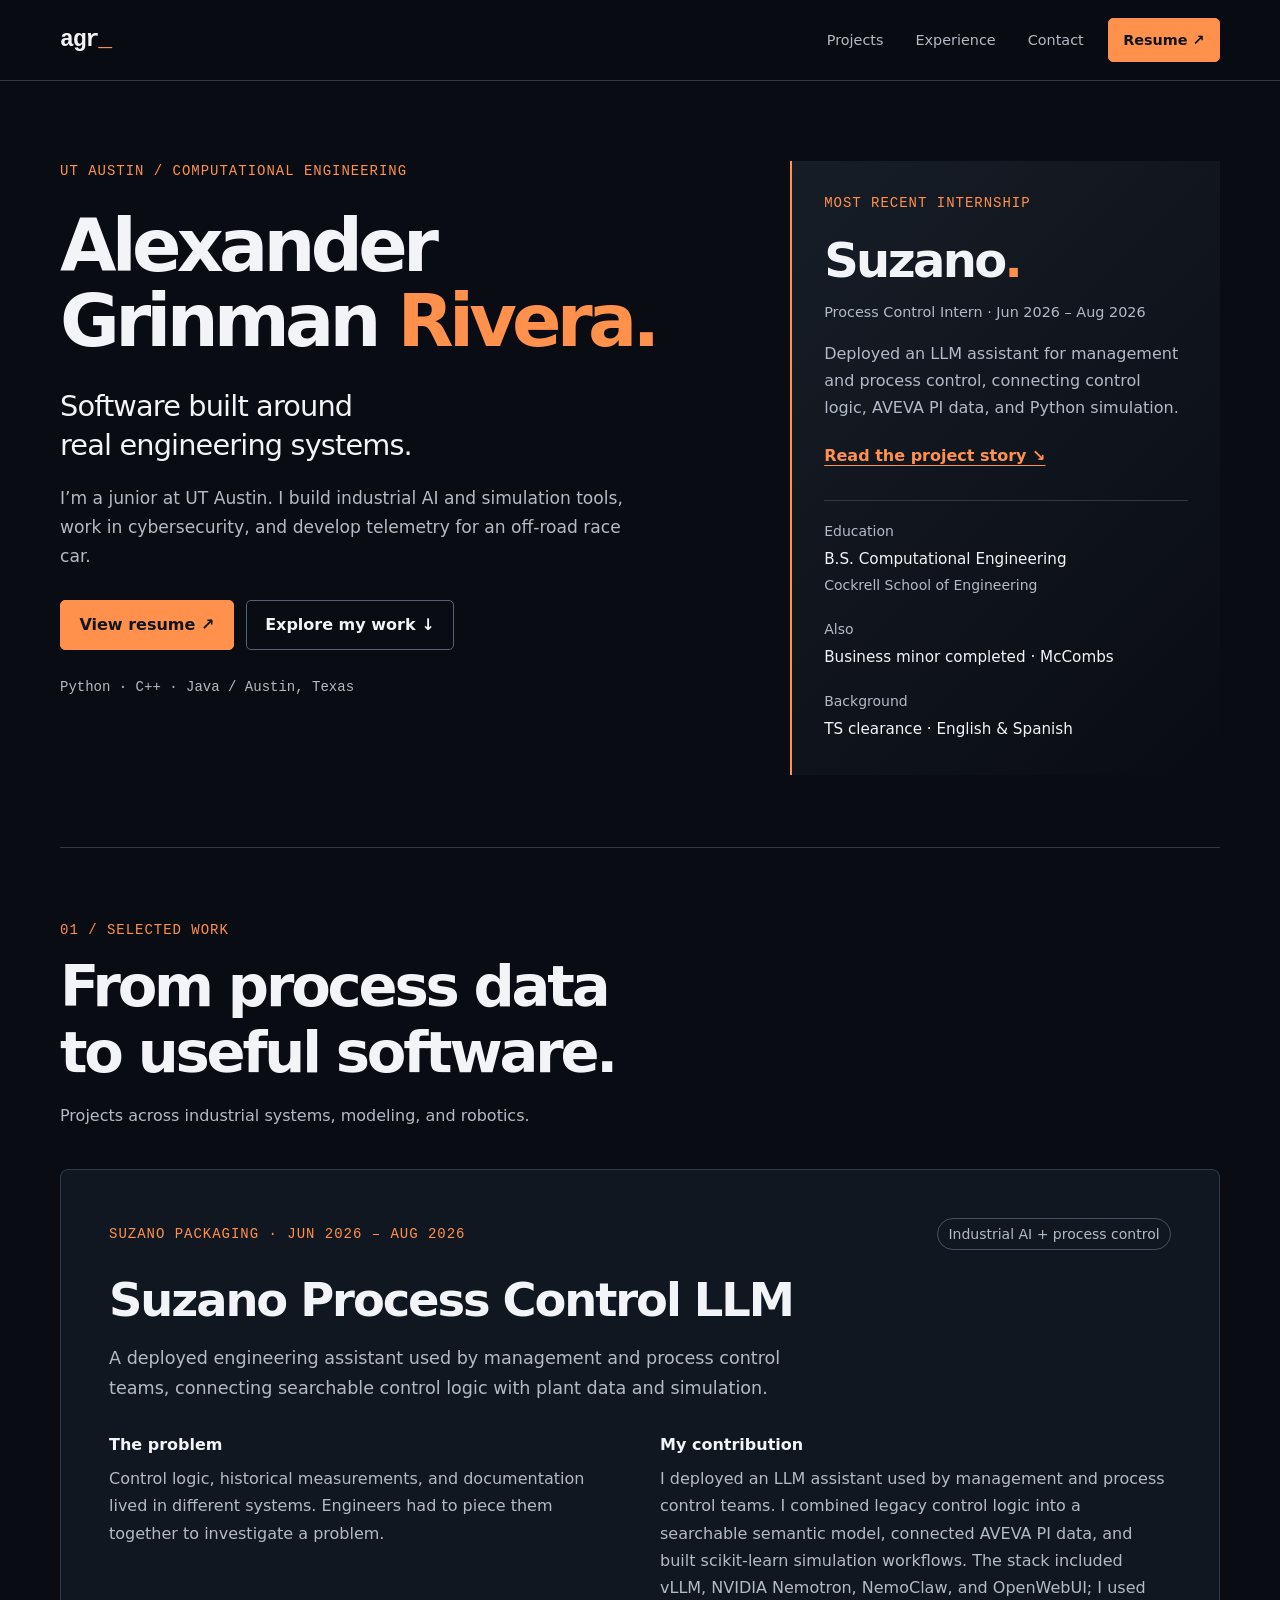
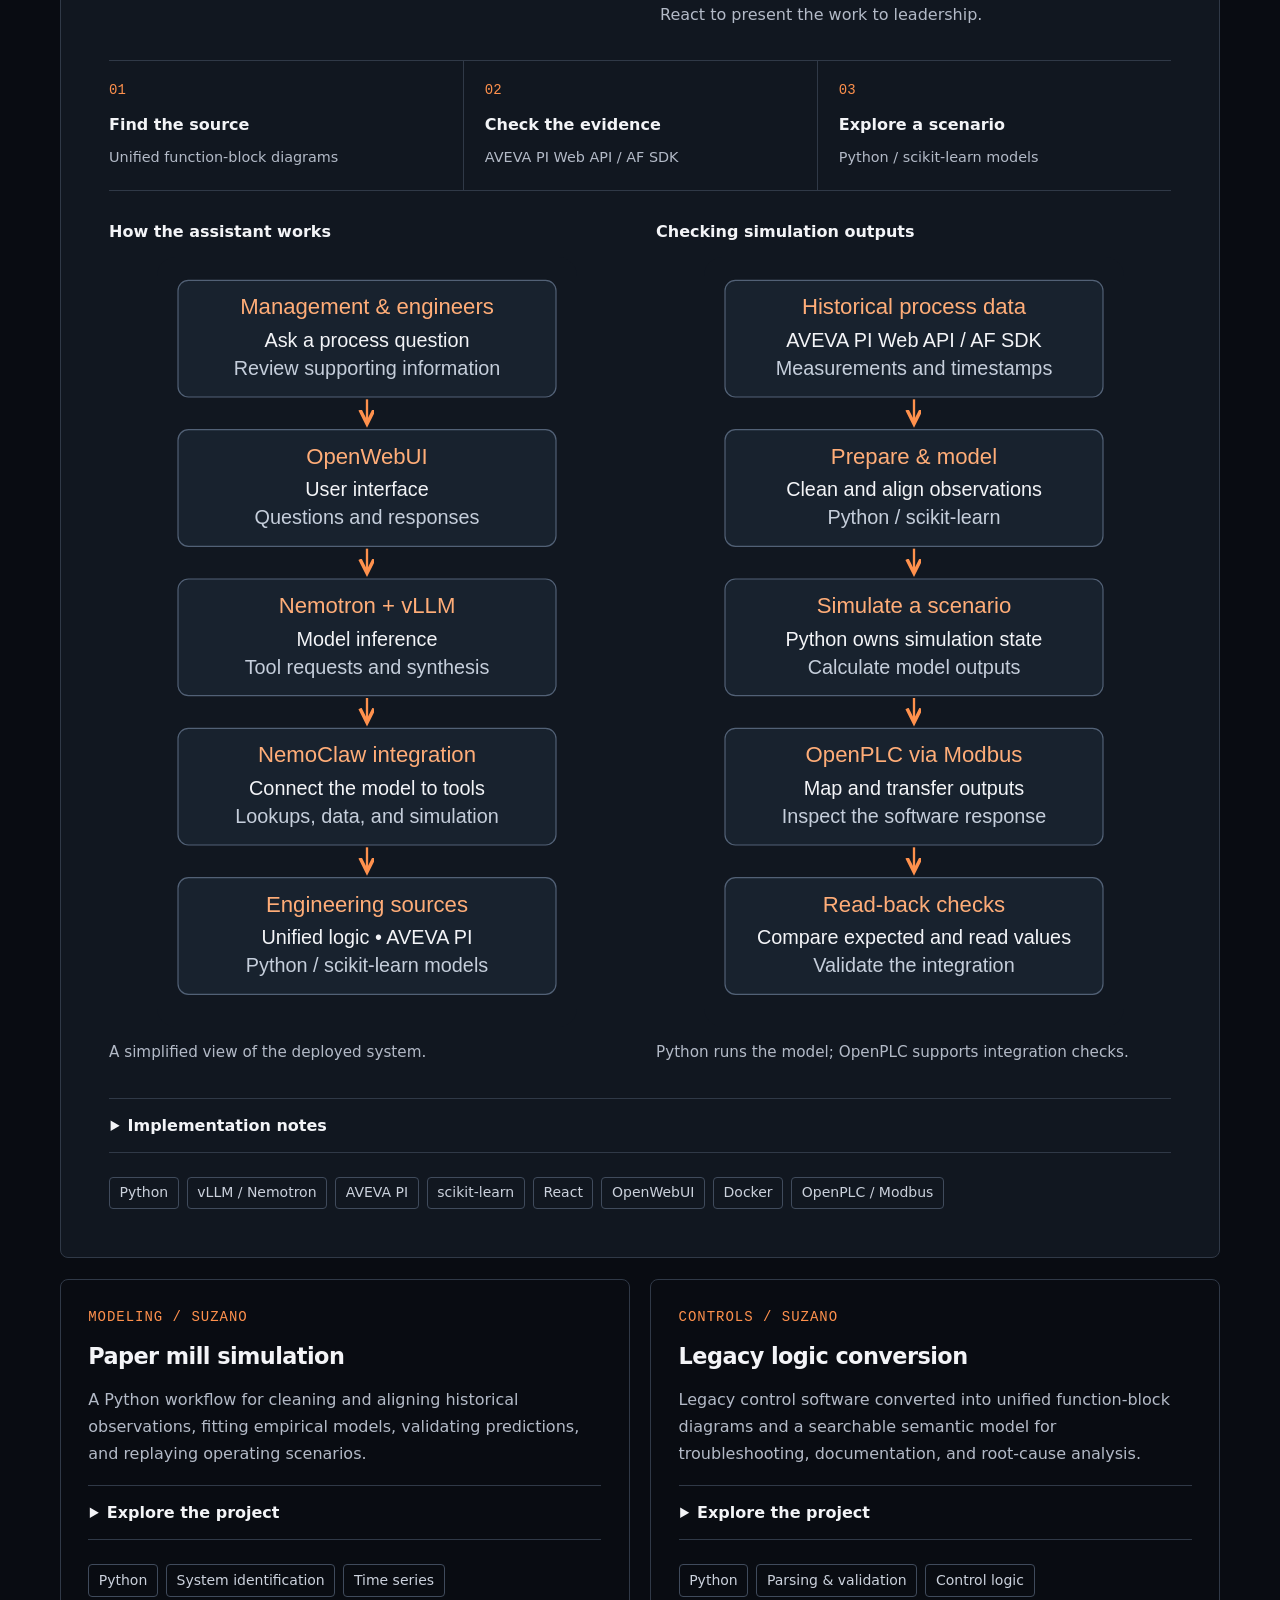
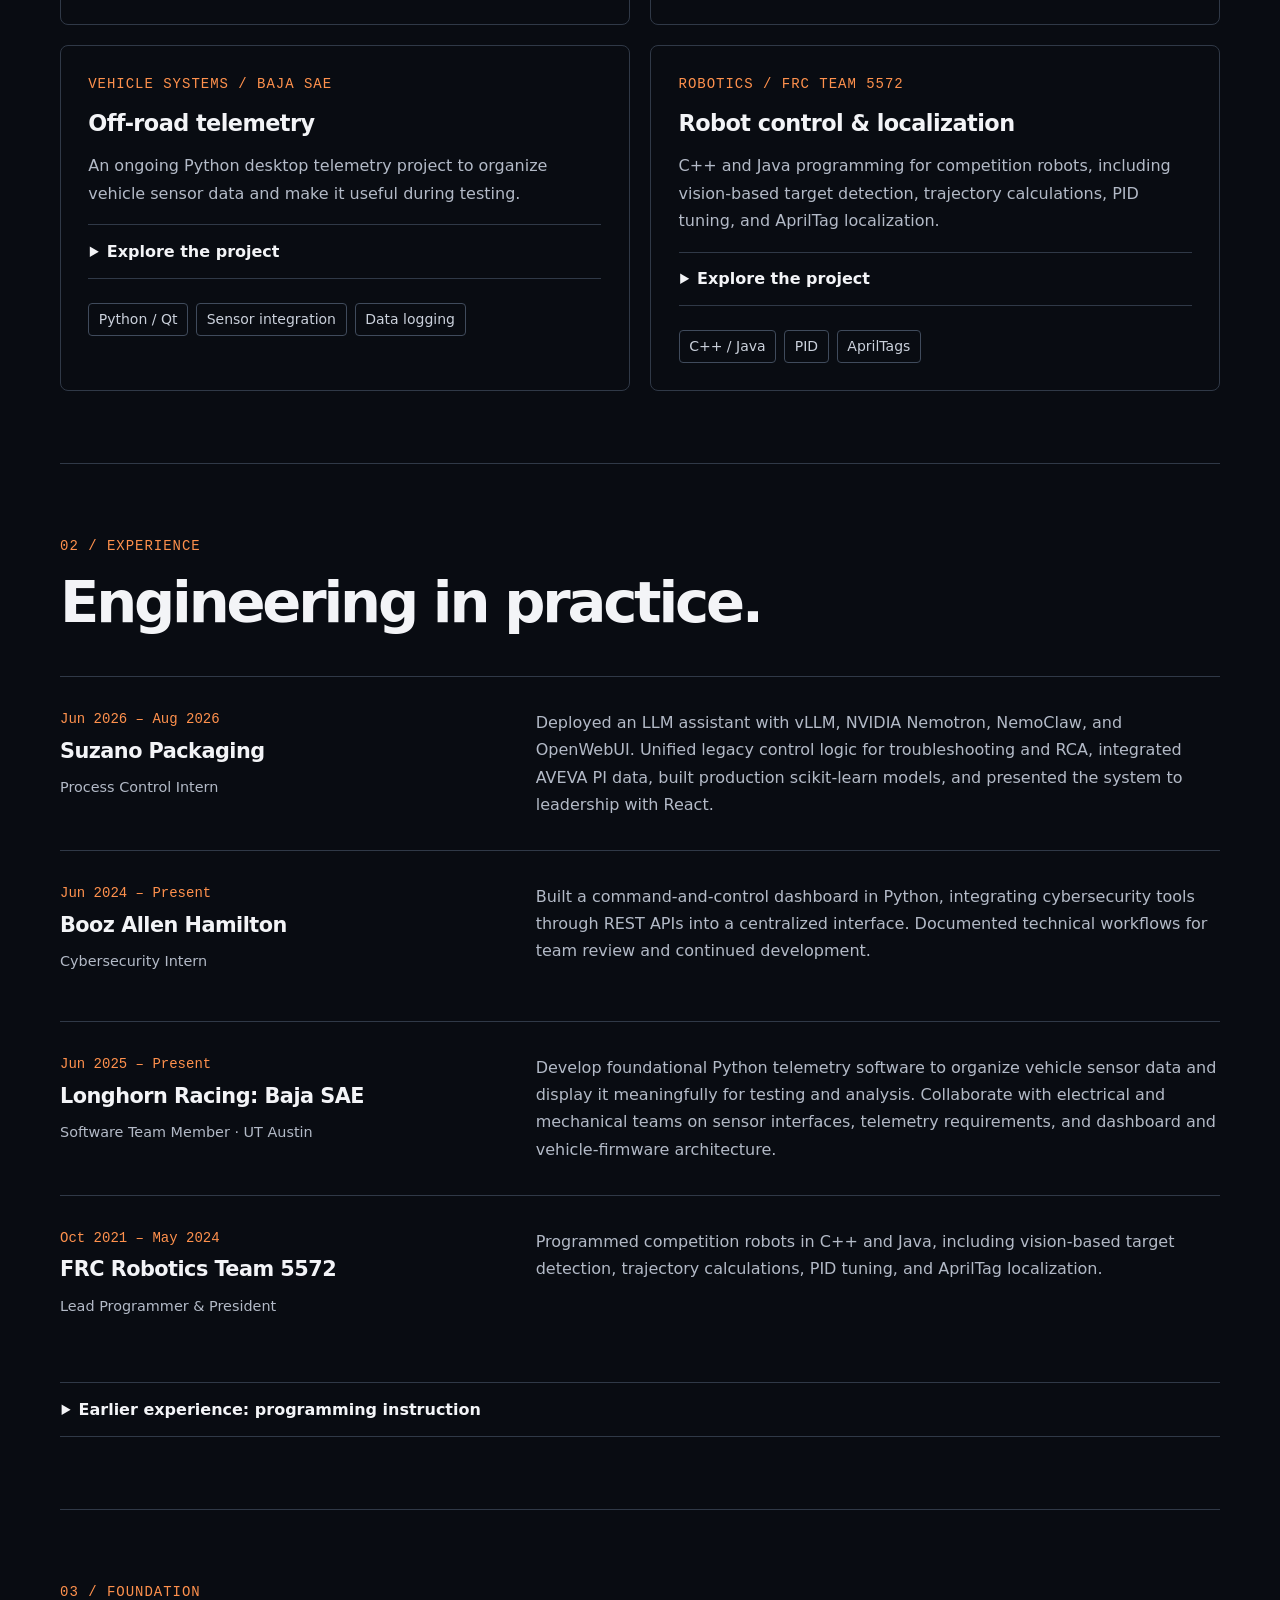
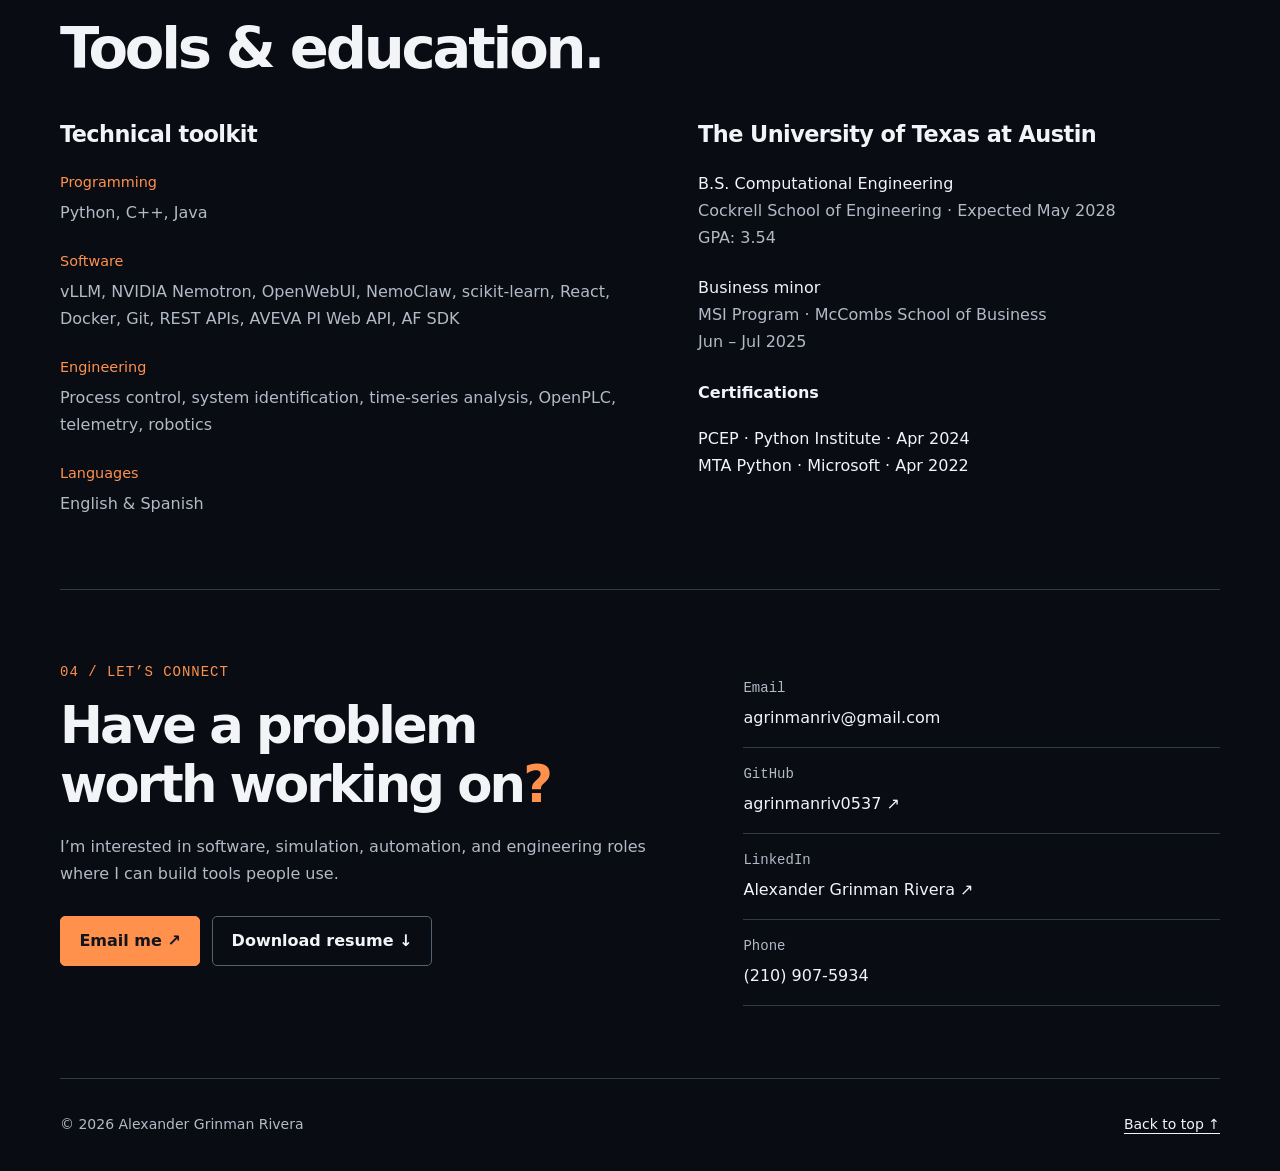
==== commit 6e5111d3: "Strengthen technical narrative and add public architecture diagrams" ====
--- a/index.html
+++ b/index.html
@@ -3,15 +3,15 @@
 <body id="top"><canvas id="ascii-field" aria-hidden="true"></canvas><a class="skip" href="#main">Skip to content</a>
 <header><nav class="wrap nav" aria-label="Main navigation"><a class="logo" href="#top" aria-label="Alexander Grinman Rivera, home">agr<span>_</span></a><div class="nav-links"><a href="#projects">Projects</a><a href="#experience">Experience</a><a href="#contact">Contact</a></div><a class="button compact" href="Alexander-Grinman-Rivera-Resume.pdf">Resume ↗<span class="sr-only"> (PDF)</span></a></nav></header>
 <main id="main"><section class="hero wrap" aria-labelledby="intro-title"><div><p class="eyebrow">UT Austin / Computational Engineering</p><h1 id="intro-title">Alexander<br>Grinman <span>Rivera.</span></h1><p class="hero-line">Software built around<br class="desktop-break"> real engineering systems.</p><p class="lede">I’m a junior at UT Austin. I build industrial AI and simulation tools, work in cybersecurity, and develop telemetry for an off-road race car.</p><div class="actions"><a class="button" href="Alexander-Grinman-Rivera-Resume.pdf">View resume ↗</a><a class="button secondary" href="#projects">Explore my work ↓</a></div><p class="hero-meta">Python · C++ · Java / Austin, Texas</p></div>
-<aside class="hero-aside" aria-label="Background at a glance"><p class="eyebrow">Most recent internship</p><h2>Suzano<span class="accent">.</span></h2><p class="role">Process Control Intern · Jun 2026 – Aug 2026</p><p>Connected legacy control logic, process data, and Python simulation through an operator-facing AI assistant.</p><a class="text-link" href="#suzano">Read the project story ↘</a><dl class="facts"><div><dt>Education</dt><dd>B.S. Computational Engineering<br><span>Cockrell School of Engineering</span></dd></div><div><dt>Also</dt><dd>Business minor completed · McCombs</dd></div><div><dt>Background</dt><dd>TS clearance · English &amp; Spanish</dd></div></dl></aside></section>
+<aside class="hero-aside" aria-label="Background at a glance"><p class="eyebrow">Most recent internship</p><h2>Suzano<span class="accent">.</span></h2><p class="role">Process Control Intern · Jun 2026 – Aug 2026</p><p>Deployed an LLM assistant for management and process control, connecting control logic, AVEVA PI data, and Python simulation.</p><a class="text-link" href="#suzano">Read the project story ↘</a><dl class="facts"><div><dt>Education</dt><dd>B.S. Computational Engineering<br><span>Cockrell School of Engineering</span></dd></div><div><dt>Also</dt><dd>Business minor completed · McCombs</dd></div><div><dt>Background</dt><dd>TS clearance · English &amp; Spanish</dd></div></dl></aside></section>
 <section class="section wrap" id="projects" aria-labelledby="projects-title"><div class="section-heading"><p class="eyebrow">01 / Selected work</p><h2 id="projects-title">From process data<br>to useful software.</h2><p>Projects across industrial systems, modeling, and robotics.</p></div>
 <article class="feature" id="suzano"><div class="feature-top"><p class="eyebrow">Suzano Packaging · Jun 2026 – Aug 2026</p><span class="tag">Industrial AI + process control</span></div><h3>Suzano Process Control LLM</h3><p class="project-intro">A deployed engineering assistant used by management and process control teams, connecting searchable control logic with plant data and simulation.</p>
-<div class="story-grid"><div><h4>The problem</h4><p>Control information lived across legacy APACS and Rockwell systems, historian data, and documents. Answering a process question meant finding and reconciling several different sources.</p></div><div><h4>My contribution</h4><p>I built conversion and indexing tools, Python simulation workflows, and focused AI capabilities for logic lookup, PI retrieval, analysis, simulation, and diagnostics.</p></div></div>
-<div class="numbers"><div><strong>6,996</strong><span>control-logic canvases</span></div><div><strong>5</strong><span>focused assistant capabilities</span></div></div>
-<div class="pipeline" aria-label="System workflow"><div><span>01</span><strong>Find the source</strong><p>Indexed APACS &amp; Rockwell logic</p></div><div><span>02</span><strong>Check the evidence</strong><p>PI data with quality &amp; coverage checks</p></div><div><span>03</span><strong>Explore a scenario</strong><p>Python models &amp; simulation</p></div></div>
-<details><summary>Engineering decisions &amp; validation</summary><div class="detail"><ul><li><strong>Keep evidence traceable.</strong> Preserve source identity and make ambiguous or missing results explicit.</li><li><strong>Separate observations from predictions.</strong> PI supplies process observations; Python owns model state, time, and scenario results. OpenPLC provides visualization and read-back by default.</li><li><strong>Account for missing data.</strong> Quality and coverage checks prevent incomplete scans from being presented as complete assessments.</li><li><strong>Keep the interface responsive.</strong> Bound expensive background work and expose errors and timeouts.</li><li><strong>Validate each layer.</strong> Use synthetic tests, held-out model validation, and read-back checks for different types of correctness.</li></ul><p>The work includes simulation and diagnostic tools; a model result alone does not establish process safety or prove a cause.</p></div></details>
-<p class="project-note">Project overview only. Company source code, operational data, and internal artifacts are not published here.</p><ul class="pills"><li>Python</li><li>APACS / Rockwell</li><li>PI data</li><li>OpenWebUI</li><li>Docker</li><li>OpenPLC / Modbus</li></ul></article>
-<div class="project-grid"><article class="project"><p class="eyebrow">Modeling / Suzano</p><h3>Paper mill simulation</h3><p>A Python workflow for cleaning and aligning historical observations, fitting empirical models, validating predictions, and replaying operating scenarios.</p><details><summary>Explore the project</summary><div class="detail"><p>Historical inputs pass through quality checks, time alignment, and feature construction before model fitting. Held-out validation and replay help assess model behavior. Python produces simulation frames; selected values are synchronized to OpenPLC for visualization and read-back verification.</p><p><strong>Engineering focus:</strong> Separate the simulation engine from data transport, visualization, and any one model family.</p></div></details><ul class="pills"><li>Python</li><li>System identification</li><li>Time series</li></ul></article><article class="project"><p class="eyebrow">Controls / Suzano</p><h3>Legacy logic conversion</h3><p>Conversion and indexing tools that make APACS and Rockwell control logic structured, searchable, and easier to review.</p><details><summary>Explore the project</summary><div class="detail"><p>Parse controller exports into normalized records, generate review artifacts, and validate links, source identity, and output accounting. APACS-to-OpenPLC work also supports function-block visualization and isolated validation.</p><p><strong>Engineering focus:</strong> Conversion success is a software check; generated logic still requires engineering review before commissioning.</p></div></details><ul class="pills"><li>Python</li><li>Parsing &amp; validation</li><li>Control logic</li></ul></article><article class="project"><p class="eyebrow">Vehicle systems / Baja SAE</p><h3>Off-road telemetry</h3><p>An ongoing Python desktop telemetry project to organize vehicle sensor data and make it useful during testing.</p><details><summary>Explore the project</summary><div class="detail"><p>I work with mechanical and electrical teammates on telemetry requirements and the dashboard/firmware interface. The rebuild is planned around PySide6 and PyQtGraph, with live data and recorded-session replay behind a shared data-source interface.</p><p><strong>Engineering focus:</strong> Build a reliable foundation for sensor logging, visualization, and future run comparison.</p></div></details><ul class="pills"><li>Python / Qt</li><li>Sensor integration</li><li>Data logging</li></ul></article><article class="project"><p class="eyebrow">Robotics / FRC Team 5572</p><h3>Robot control &amp; localization</h3><p>C++ and Java programming for competition robots, including vision-based target detection, trajectory calculations, PID tuning, and AprilTag localization.</p><details><summary>Explore the project</summary><div class="detail"><p>As lead programmer and president, I combined hands-on software development with team leadership. My work included converting projects from C++ to Java and integrating visual data with robot positioning and control.</p><p><strong>Engineering focus:</strong> Connect software behavior to what the robot actually does on the field.</p></div></details><ul class="pills"><li>C++ / Java</li><li>PID</li><li>AprilTags</li></ul></article></div></section>
-<section class="section wrap" id="experience" aria-labelledby="experience-title"><div class="section-heading"><p class="eyebrow">02 / Experience</p><h2 id="experience-title">Engineering in practice.</h2></div><article class="experience"><div><p class="eyebrow">Jun 2026 – Aug 2026</p><h3>Suzano Packaging</h3><p class="role">Process Control Intern</p></div><p>Built and deployed an AI assistant used by management and process control teams to search control logic, retrieve plant data, and analyze operating problems. Developed Python simulation and data-quality tools.</p></article><article class="experience"><div><p class="eyebrow">Jun 2024 – Present</p><h3>Booz Allen Hamilton</h3><p class="role">Cybersecurity Intern</p></div><p>Built a command-and-control dashboard in Python, integrating cybersecurity tools through REST APIs into a centralized interface. Documented technical workflows for team review and continued development.</p></article><article class="experience"><div><p class="eyebrow">Jun 2025 – Present</p><h3>Longhorn Racing: Baja SAE</h3><p class="role">Software Team Member · UT Austin</p></div><p>Develop foundational Python telemetry software to organize vehicle sensor data and display it meaningfully for testing and analysis. Collaborate with electrical and mechanical teams on sensor interfaces, telemetry requirements, and dashboard and vehicle-firmware architecture.</p></article><article class="experience"><div><p class="eyebrow">Oct 2021 – May 2024</p><h3>FRC Robotics Team 5572</h3><p class="role">Lead Programmer &amp; President</p></div><p>Programmed competition robots in C++ and Java, including vision-based target detection, trajectory calculations, PID tuning, and AprilTag localization.</p></article><details class="earlier"><summary>Earlier experience: programming instruction</summary><div class="detail"><h3>iCode · Programming Instructor</h3><p>Sep 2023 – May 2024</p><p>Developed and delivered programming lessons covering data structures and object-oriented programming, using interactive methods to make technical ideas understandable.</p></div></details></section>
-<section class="section wrap" id="skills" aria-labelledby="skills-title"><div class="section-heading"><p class="eyebrow">03 / Foundation</p><h2 id="skills-title">Tools &amp; education.</h2></div><div class="foundation-grid"><div><h3>Technical toolkit</h3><dl class="toolkit"><div><dt>Programming</dt><dd>Python, C++, Java</dd></div><div><dt>Software</dt><dd>Git, GitLab, REST APIs, Docker, PyQt, Scrum</dd></div><div><dt>Engineering</dt><dd>Process control, system identification, time-series analysis, APACS, Rockwell, OpenPLC, Modbus, telemetry, robotics</dd></div><div><dt>Languages</dt><dd>English &amp; Spanish</dd></div></dl></div><div class="education"><h3>The University of Texas at Austin</h3><p>B.S. Computational Engineering<br><span class="muted">Cockrell School of Engineering · Expected May 2028<br>GPA: 3.54</span></p><p>Business minor<br><span class="muted">MSI Program · McCombs School of Business<br>Jun – Jul 2025</span></p><h4>Certifications</h4><p class="muted">PCEP · Python Institute · Apr 2024<br>MTA Python · Microsoft · Apr 2022</p></div></div></section>
+<div class="story-grid"><div><h4>The problem</h4><p>Control logic, historical measurements, and documentation lived in different systems. Engineers had to piece them together to investigate a problem.</p></div><div><h4>My contribution</h4><p>I deployed an LLM assistant used by management and process control teams. I combined legacy control logic into a searchable semantic model, connected AVEVA PI data, and built scikit-learn simulation workflows. The stack included vLLM, NVIDIA Nemotron, NemoClaw, and OpenWebUI; I used React to present the work to leadership.</p></div></div>
+
+<div class="pipeline" aria-label="System workflow"><div><span>01</span><strong>Find the source</strong><p>Unified function-block diagrams</p></div><div><span>02</span><strong>Check the evidence</strong><p>AVEVA PI Web API / AF SDK</p></div><div><span>03</span><strong>Explore a scenario</strong><p>Python / scikit-learn models</p></div></div>
+<div class="technical-visuals"><figure><h4>How the assistant works</h4><img src="assets/assistant-architecture.svg" width="360" height="660" loading="lazy" alt="Questions pass through OpenWebUI and Nemotron served by vLLM to tools for control logic, historian data, and simulation."><figcaption>A simplified view of the deployed system.</figcaption></figure><figure><h4>Checking simulation outputs</h4><img src="assets/simulation-validation.svg" width="360" height="660" loading="lazy" alt="Historian data feeds Python and scikit-learn models; calculated outputs pass to OpenPLC over Modbus and are checked by reading them back."><figcaption>Python runs the model; OpenPLC supports integration checks.</figcaption></figure></div><details><summary>Implementation notes</summary><div class="detail"><ul><li><strong>Keep evidence traceable.</strong> Preserve source identity and make ambiguous or missing results explicit.</li><li><strong>Separate observations from predictions.</strong> PI supplies process observations; Python owns model state, time, and scenario results. OpenPLC supports output visualization and read-back checks over Modbus.</li><li><strong>Account for missing data.</strong> Quality and coverage checks prevent incomplete scans from being presented as complete assessments.</li><li><strong>Keep the interface responsive.</strong> Bound expensive background work and expose errors and timeouts.</li><li><strong>Validate each layer.</strong> Use synthetic tests, held-out model validation, and read-back checks for different types of correctness.</li></ul></div></details>
+<ul class="pills"><li>Python</li><li>vLLM / Nemotron</li><li>AVEVA PI</li><li>scikit-learn</li><li>React</li><li>OpenWebUI</li><li>Docker</li><li>OpenPLC / Modbus</li></ul></article>
+<div class="project-grid"><article class="project"><p class="eyebrow">Modeling / Suzano</p><h3>Paper mill simulation</h3><p>A Python workflow for cleaning and aligning historical observations, fitting empirical models, validating predictions, and replaying operating scenarios.</p><details><summary>Explore the project</summary><div class="detail"><p>Historical inputs pass through quality checks, time alignment, and feature construction before model fitting. Held-out validation and replay help assess model behavior. Python produces simulation frames; selected values are synchronized to OpenPLC for visualization and read-back verification.</p></div></details><ul class="pills"><li>Python</li><li>System identification</li><li>Time series</li></ul></article><article class="project"><p class="eyebrow">Controls / Suzano</p><h3>Legacy logic conversion</h3><p>Legacy control software converted into unified function-block diagrams and a searchable semantic model for troubleshooting, documentation, and root-cause analysis.</p><details><summary>Explore the project</summary><div class="detail"><p>Parse controller exports into normalized records, generate review artifacts, and validate links, source identity, and output accounting. Legacy-logic-to-OpenPLC work also supports function-block visualization and isolated validation.</p></div></details><ul class="pills"><li>Python</li><li>Parsing &amp; validation</li><li>Control logic</li></ul></article><article class="project"><p class="eyebrow">Vehicle systems / Baja SAE</p><h3>Off-road telemetry</h3><p>An ongoing Python desktop telemetry project to organize vehicle sensor data and make it useful during testing.</p><details><summary>Explore the project</summary><div class="detail"><p>I work with mechanical and electrical teammates on telemetry requirements and the dashboard/firmware interface. The rebuild is planned around PySide6 and PyQtGraph, with live data and recorded-session replay behind a shared data-source interface.</p></div></details><ul class="pills"><li>Python / Qt</li><li>Sensor integration</li><li>Data logging</li></ul></article><article class="project"><p class="eyebrow">Robotics / FRC Team 5572</p><h3>Robot control &amp; localization</h3><p>C++ and Java programming for competition robots, including vision-based target detection, trajectory calculations, PID tuning, and AprilTag localization.</p><details><summary>Explore the project</summary><div class="detail"><p>As lead programmer and president, I combined hands-on software development with team leadership. My work included converting projects from C++ to Java and integrating visual data with robot positioning and control.</p></div></details><ul class="pills"><li>C++ / Java</li><li>PID</li><li>AprilTags</li></ul></article></div></section>
+<section class="section wrap" id="experience" aria-labelledby="experience-title"><div class="section-heading"><p class="eyebrow">02 / Experience</p><h2 id="experience-title">Engineering in practice.</h2></div><article class="experience"><div><p class="eyebrow">Jun 2026 – Aug 2026</p><h3>Suzano Packaging</h3><p class="role">Process Control Intern</p></div><p>Deployed an LLM assistant with vLLM, NVIDIA Nemotron, NemoClaw, and OpenWebUI. Unified legacy control logic for troubleshooting and RCA, integrated AVEVA PI data, built production scikit-learn models, and presented the system to leadership with React.</p></article><article class="experience"><div><p class="eyebrow">Jun 2024 – Present</p><h3>Booz Allen Hamilton</h3><p class="role">Cybersecurity Intern</p></div><p>Built a command-and-control dashboard in Python, integrating cybersecurity tools through REST APIs into a centralized interface. Documented technical workflows for team review and continued development.</p></article><article class="experience"><div><p class="eyebrow">Jun 2025 – Present</p><h3>Longhorn Racing: Baja SAE</h3><p class="role">Software Team Member · UT Austin</p></div><p>Develop foundational Python telemetry software to organize vehicle sensor data and display it meaningfully for testing and analysis. Collaborate with electrical and mechanical teams on sensor interfaces, telemetry requirements, and dashboard and vehicle-firmware architecture.</p></article><article class="experience"><div><p class="eyebrow">Oct 2021 – May 2024</p><h3>FRC Robotics Team 5572</h3><p class="role">Lead Programmer &amp; President</p></div><p>Programmed competition robots in C++ and Java, including vision-based target detection, trajectory calculations, PID tuning, and AprilTag localization.</p></article><details class="earlier"><summary>Earlier experience: programming instruction</summary><div class="detail"><h3>iCode · Programming Instructor</h3><p>Sep 2023 – May 2024</p><p>Developed and delivered programming lessons covering data structures and object-oriented programming, using interactive methods to make technical ideas understandable.</p></div></details></section>
+<section class="section wrap" id="skills" aria-labelledby="skills-title"><div class="section-heading"><p class="eyebrow">03 / Foundation</p><h2 id="skills-title">Tools &amp; education.</h2></div><div class="foundation-grid"><div><h3>Technical toolkit</h3><dl class="toolkit"><div><dt>Programming</dt><dd>Python, C++, Java</dd></div><div><dt>Software</dt><dd>vLLM, NVIDIA Nemotron, OpenWebUI, NemoClaw, scikit-learn, React, Docker, Git, REST APIs, AVEVA PI Web API, AF SDK</dd></div><div><dt>Engineering</dt><dd>Process control, system identification, time-series analysis, OpenPLC, telemetry, robotics</dd></div><div><dt>Languages</dt><dd>English &amp; Spanish</dd></div></dl></div><div class="education"><h3>The University of Texas at Austin</h3><p>B.S. Computational Engineering<br><span class="muted">Cockrell School of Engineering · Expected May 2028<br>GPA: 3.54</span></p><p>Business minor<br><span class="muted">MSI Program · McCombs School of Business<br>Jun – Jul 2025</span></p><h4>Certifications</h4><p class="muted">PCEP · Python Institute · Apr 2024<br>MTA Python · Microsoft · Apr 2022</p></div></div></section>
 <section class="contact wrap" id="contact" aria-labelledby="contact-title"><div><p class="eyebrow">04 / Let’s connect</p><h2 id="contact-title">Have a problem<br>worth working on<span class="accent">?</span></h2><p>I’m interested in software, simulation, automation, and engineering roles where I can build tools people use.</p><div class="actions"><a class="button" href="mailto:agrinmanriv@gmail.com">Email me ↗</a><a class="button secondary" href="Alexander-Grinman-Rivera-Resume.pdf" download>Download resume ↓</a></div></div><div class="contact-links"><a href="mailto:agrinmanriv@gmail.com"><span>Email</span>agrinmanriv@gmail.com</a><a href="https://github.com/agrinmanriv0537"><span>GitHub</span>agrinmanriv0537 ↗</a><a href="https://www.linkedin.com/in/alexander-grinman-rivera-a6902721a/"><span>LinkedIn</span>Alexander Grinman Rivera ↗</a><a href="tel:+12109075934"><span>Phone</span>(210) 907-5934</a></div></section></main><footer class="wrap"><p>© 2026 Alexander Grinman Rivera</p><a href="#top">Back to top ↑</a></footer><script src="cursor-effect.js" defer></script></body></html>
--- a/styles.css
+++ b/styles.css
@@ -10,3 +10,5 @@
 @media print{:root{color-scheme:light;--bg:#fff;--surface:#fff;--text:#111;--muted:#333;--accent:#111;--line:#aaa}header,.skip,.actions,footer{display:none}.wrap{width:100%}.hero,.contact{display:block;padding-block:1rem}.hero-aside{background:none;margin-top:1rem}.hero h1{font-size:32pt}.hero-line{font-size:16pt}.section{padding-block:1.5rem}h2{font-size:24pt}.feature{padding:1rem}.feature h3{font-size:20pt}.project,.experience{break-inside:avoid}.pills li{color:#333}.facts{display:block}.contact-links{margin-top:1rem}a{color:#111}}
 
 #ascii-field{position:fixed;inset:0;z-index:2;width:100%;height:100%;pointer-events:none}main,footer{position:relative;z-index:1}@media(pointer:coarse),(prefers-reduced-motion:reduce){#ascii-field{display:none}}
+
+.technical-visuals{display:grid;grid-template-columns:repeat(2,minmax(0,1fr));gap:2rem;margin-block:2rem}.technical-visuals figure{margin:0;min-width:0}.technical-visuals h4{margin-bottom:1rem}.technical-visuals img{display:block;width:100%;max-width:420px;height:auto;margin-inline:auto}.technical-visuals figcaption{font-size:.95rem;margin-top:.8rem;color:var(--muted)}@media(max-width:650px){.technical-visuals{grid-template-columns:1fr;gap:2rem}}
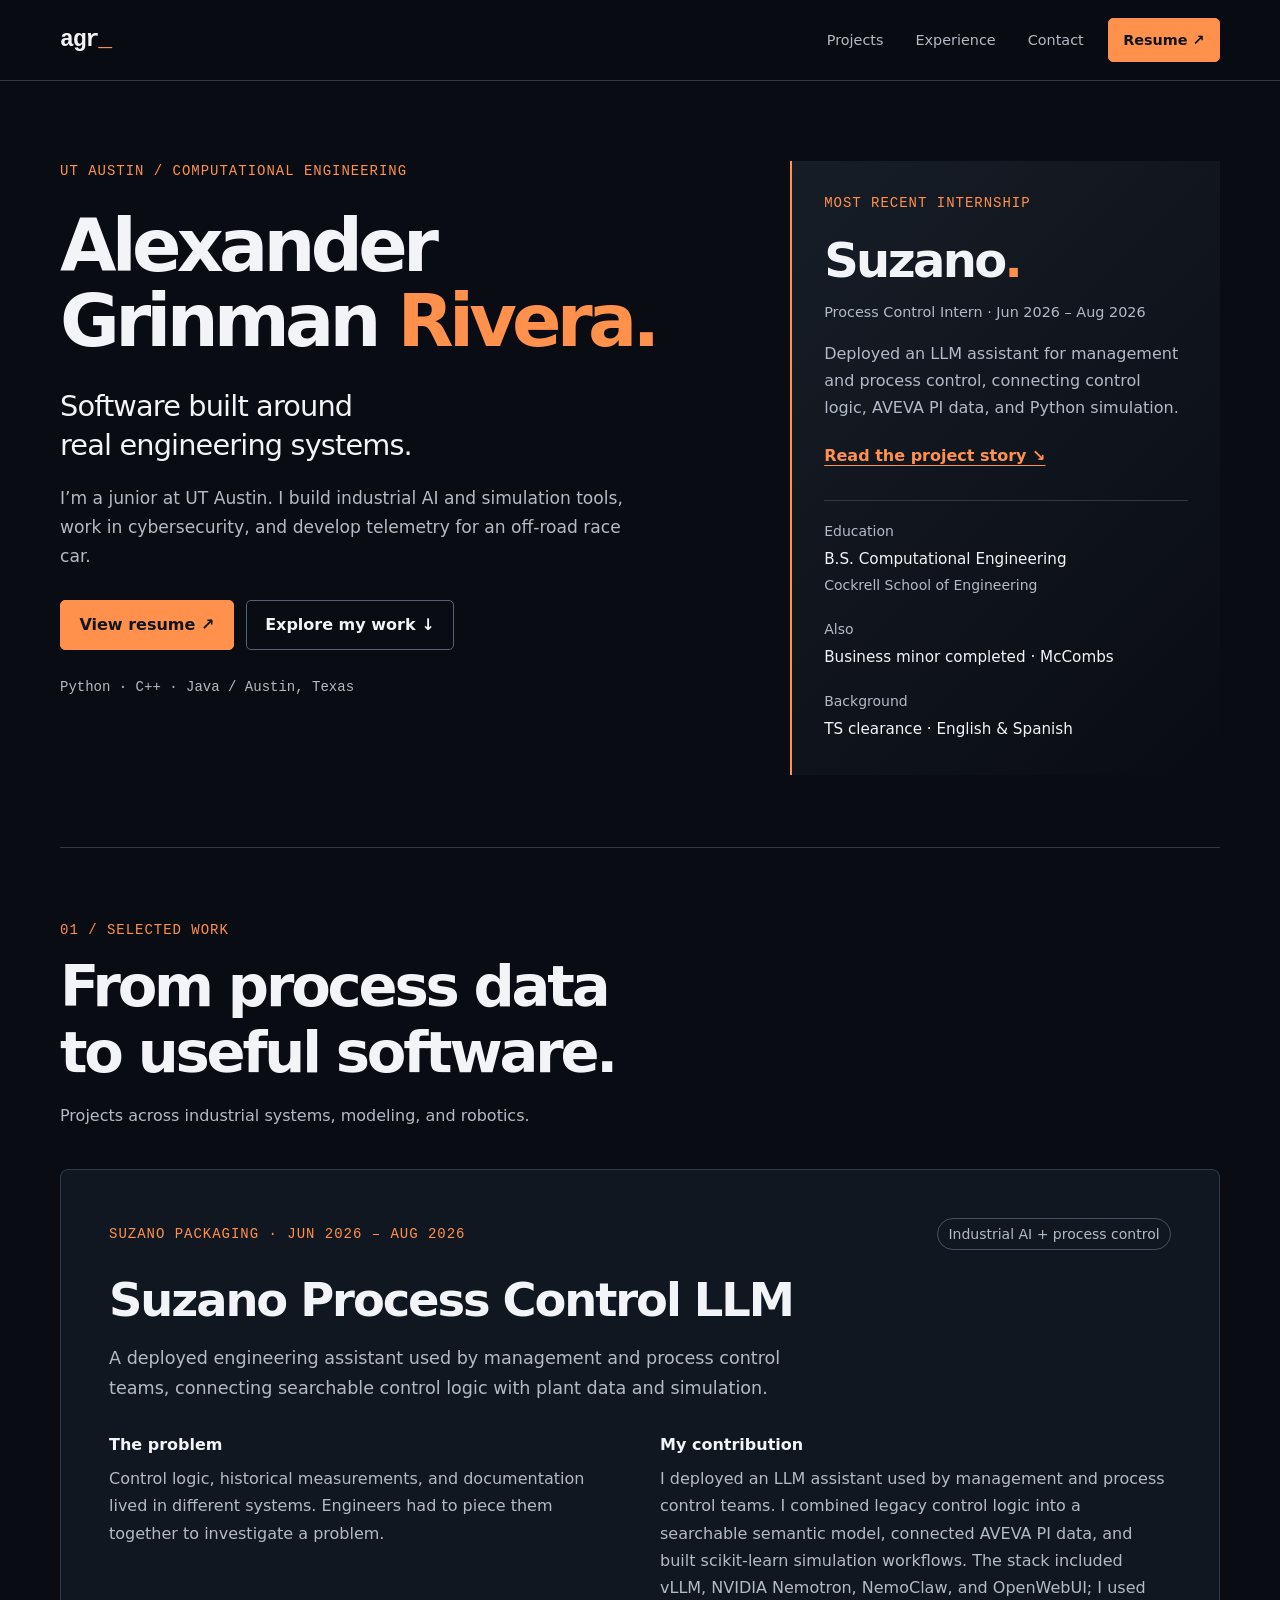
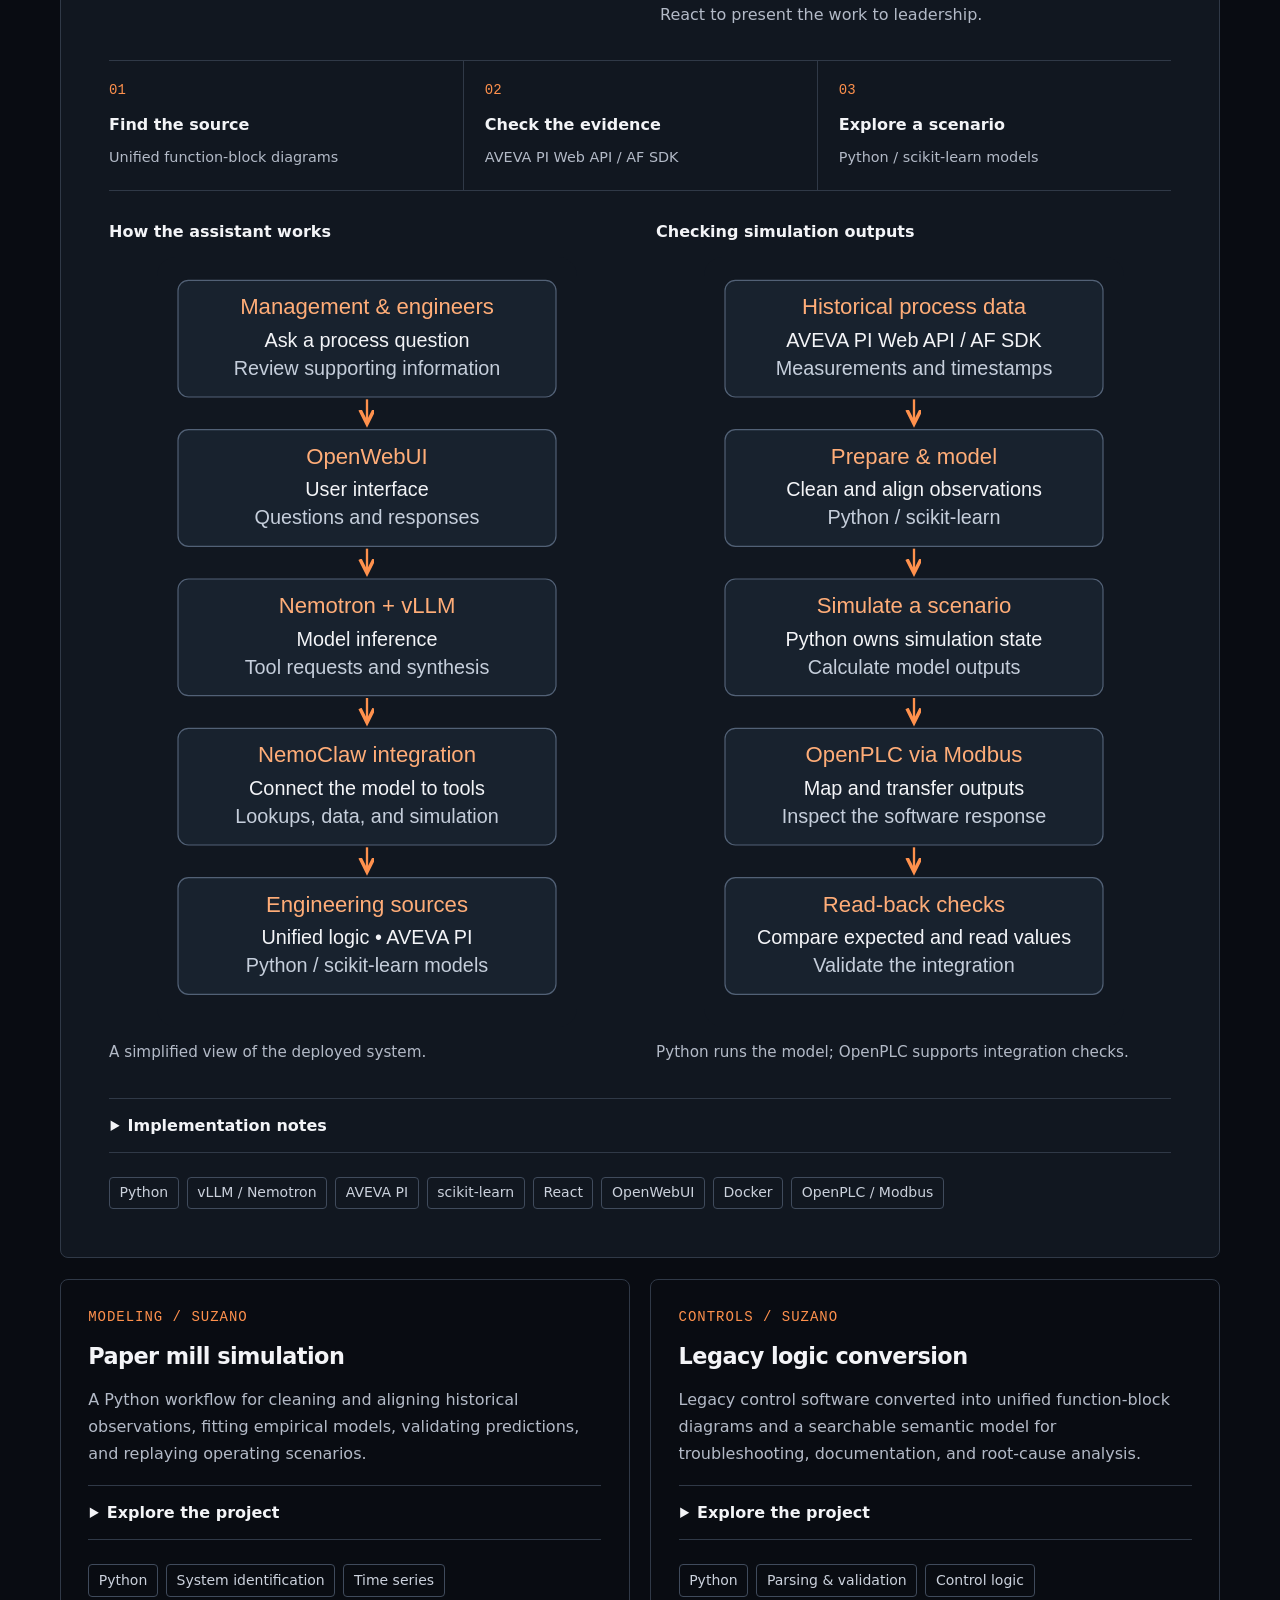
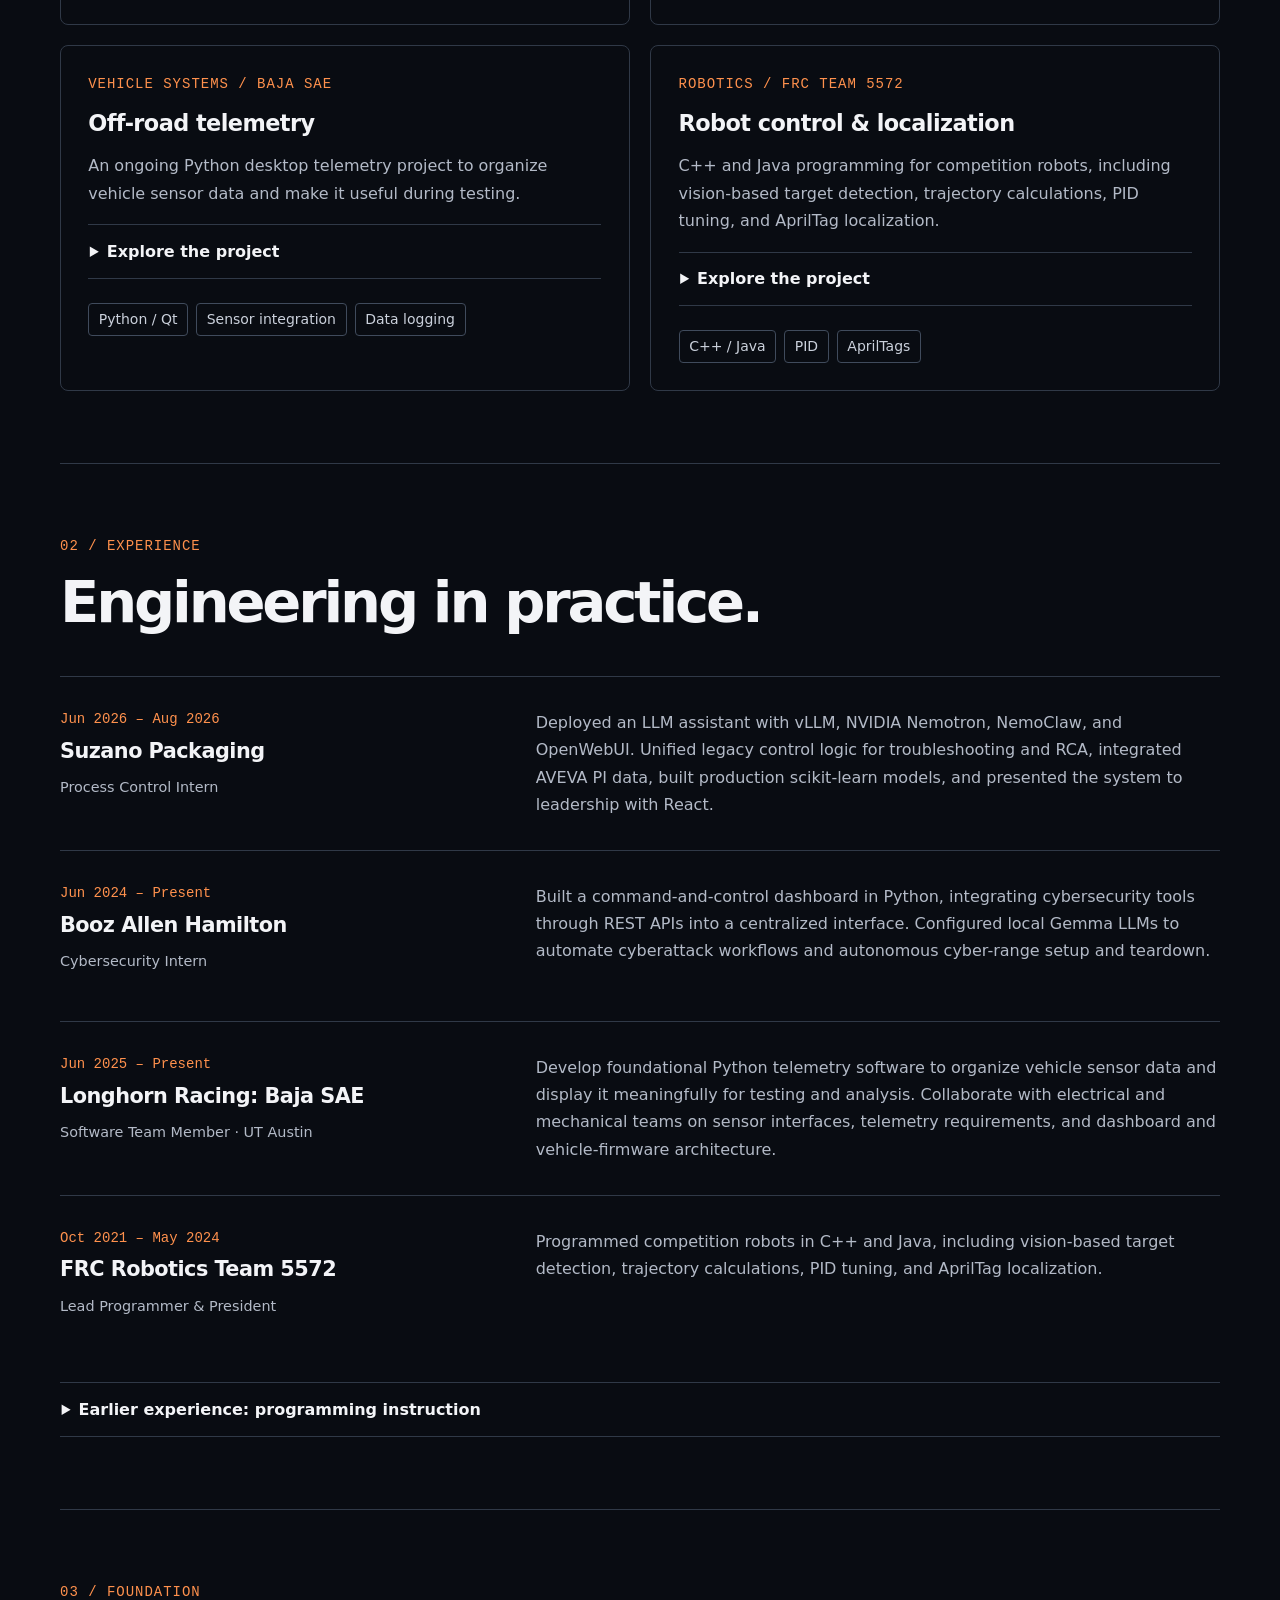
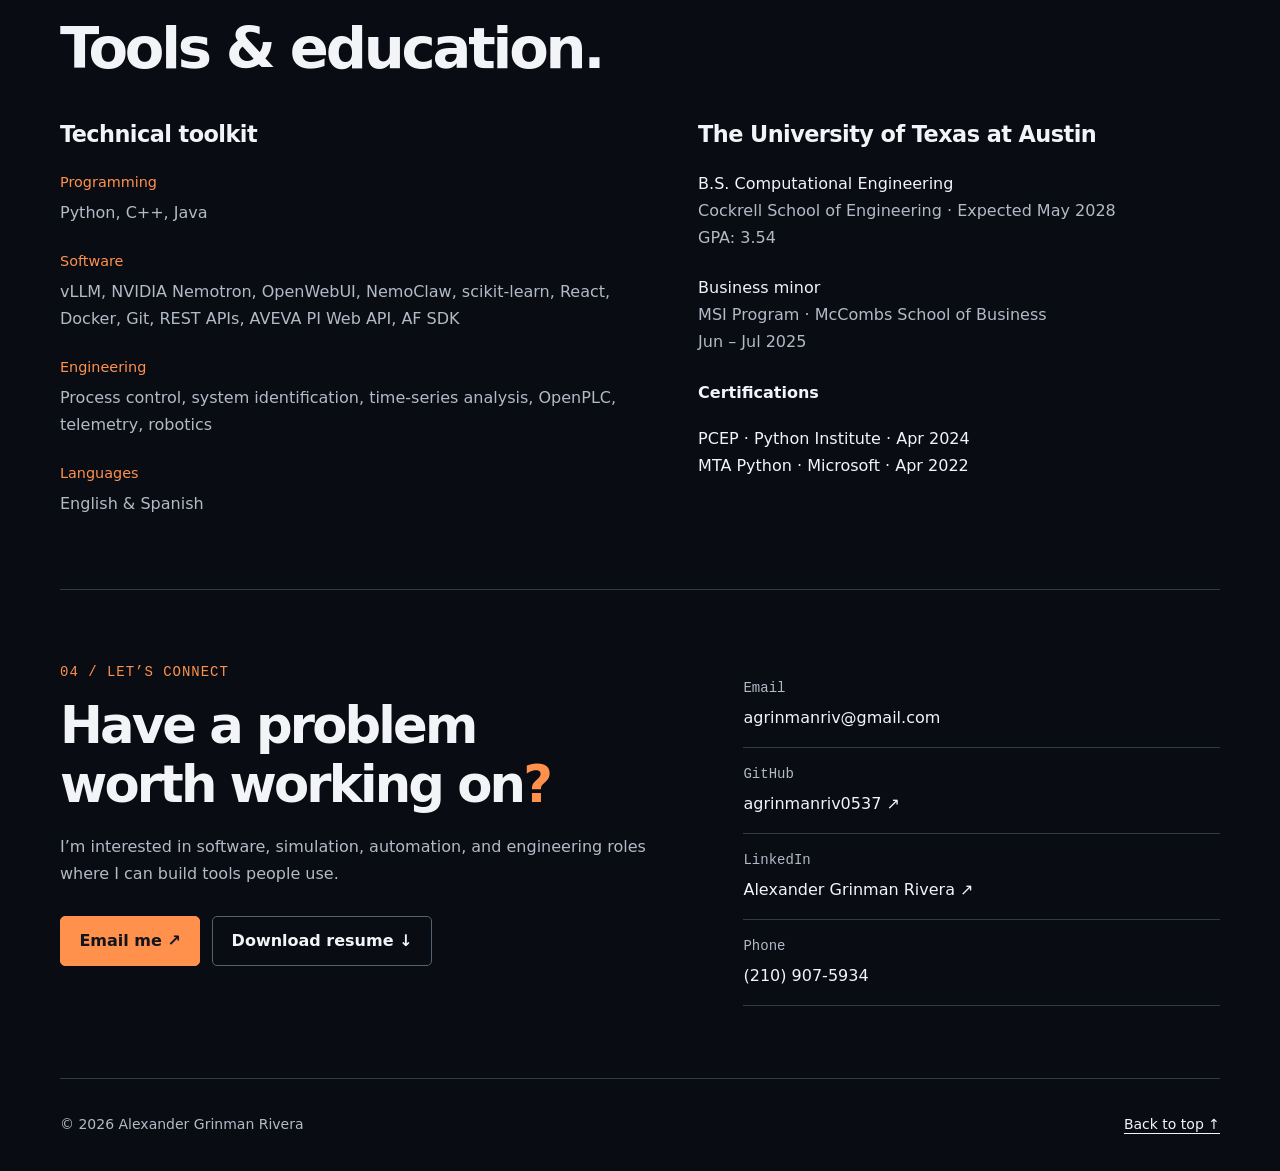
==== commit d11de79d: "Add local Gemma cyber-range automation experience" ====
--- a/index.html
+++ b/index.html
@@ -12,6 +12,6 @@
 <div class="technical-visuals"><figure><h4>How the assistant works</h4><img src="assets/assistant-architecture.svg" width="360" height="660" loading="lazy" alt="Questions pass through OpenWebUI and Nemotron served by vLLM to tools for control logic, historian data, and simulation."><figcaption>A simplified view of the deployed system.</figcaption></figure><figure><h4>Checking simulation outputs</h4><img src="assets/simulation-validation.svg" width="360" height="660" loading="lazy" alt="Historian data feeds Python and scikit-learn models; calculated outputs pass to OpenPLC over Modbus and are checked by reading them back."><figcaption>Python runs the model; OpenPLC supports integration checks.</figcaption></figure></div><details><summary>Implementation notes</summary><div class="detail"><ul><li><strong>Keep evidence traceable.</strong> Preserve source identity and make ambiguous or missing results explicit.</li><li><strong>Separate observations from predictions.</strong> PI supplies process observations; Python owns model state, time, and scenario results. OpenPLC supports output visualization and read-back checks over Modbus.</li><li><strong>Account for missing data.</strong> Quality and coverage checks prevent incomplete scans from being presented as complete assessments.</li><li><strong>Keep the interface responsive.</strong> Bound expensive background work and expose errors and timeouts.</li><li><strong>Validate each layer.</strong> Use synthetic tests, held-out model validation, and read-back checks for different types of correctness.</li></ul></div></details>
 <ul class="pills"><li>Python</li><li>vLLM / Nemotron</li><li>AVEVA PI</li><li>scikit-learn</li><li>React</li><li>OpenWebUI</li><li>Docker</li><li>OpenPLC / Modbus</li></ul></article>
 <div class="project-grid"><article class="project"><p class="eyebrow">Modeling / Suzano</p><h3>Paper mill simulation</h3><p>A Python workflow for cleaning and aligning historical observations, fitting empirical models, validating predictions, and replaying operating scenarios.</p><details><summary>Explore the project</summary><div class="detail"><p>Historical inputs pass through quality checks, time alignment, and feature construction before model fitting. Held-out validation and replay help assess model behavior. Python produces simulation frames; selected values are synchronized to OpenPLC for visualization and read-back verification.</p></div></details><ul class="pills"><li>Python</li><li>System identification</li><li>Time series</li></ul></article><article class="project"><p class="eyebrow">Controls / Suzano</p><h3>Legacy logic conversion</h3><p>Legacy control software converted into unified function-block diagrams and a searchable semantic model for troubleshooting, documentation, and root-cause analysis.</p><details><summary>Explore the project</summary><div class="detail"><p>Parse controller exports into normalized records, generate review artifacts, and validate links, source identity, and output accounting. Legacy-logic-to-OpenPLC work also supports function-block visualization and isolated validation.</p></div></details><ul class="pills"><li>Python</li><li>Parsing &amp; validation</li><li>Control logic</li></ul></article><article class="project"><p class="eyebrow">Vehicle systems / Baja SAE</p><h3>Off-road telemetry</h3><p>An ongoing Python desktop telemetry project to organize vehicle sensor data and make it useful during testing.</p><details><summary>Explore the project</summary><div class="detail"><p>I work with mechanical and electrical teammates on telemetry requirements and the dashboard/firmware interface. The rebuild is planned around PySide6 and PyQtGraph, with live data and recorded-session replay behind a shared data-source interface.</p></div></details><ul class="pills"><li>Python / Qt</li><li>Sensor integration</li><li>Data logging</li></ul></article><article class="project"><p class="eyebrow">Robotics / FRC Team 5572</p><h3>Robot control &amp; localization</h3><p>C++ and Java programming for competition robots, including vision-based target detection, trajectory calculations, PID tuning, and AprilTag localization.</p><details><summary>Explore the project</summary><div class="detail"><p>As lead programmer and president, I combined hands-on software development with team leadership. My work included converting projects from C++ to Java and integrating visual data with robot positioning and control.</p></div></details><ul class="pills"><li>C++ / Java</li><li>PID</li><li>AprilTags</li></ul></article></div></section>
-<section class="section wrap" id="experience" aria-labelledby="experience-title"><div class="section-heading"><p class="eyebrow">02 / Experience</p><h2 id="experience-title">Engineering in practice.</h2></div><article class="experience"><div><p class="eyebrow">Jun 2026 – Aug 2026</p><h3>Suzano Packaging</h3><p class="role">Process Control Intern</p></div><p>Deployed an LLM assistant with vLLM, NVIDIA Nemotron, NemoClaw, and OpenWebUI. Unified legacy control logic for troubleshooting and RCA, integrated AVEVA PI data, built production scikit-learn models, and presented the system to leadership with React.</p></article><article class="experience"><div><p class="eyebrow">Jun 2024 – Present</p><h3>Booz Allen Hamilton</h3><p class="role">Cybersecurity Intern</p></div><p>Built a command-and-control dashboard in Python, integrating cybersecurity tools through REST APIs into a centralized interface. Documented technical workflows for team review and continued development.</p></article><article class="experience"><div><p class="eyebrow">Jun 2025 – Present</p><h3>Longhorn Racing: Baja SAE</h3><p class="role">Software Team Member · UT Austin</p></div><p>Develop foundational Python telemetry software to organize vehicle sensor data and display it meaningfully for testing and analysis. Collaborate with electrical and mechanical teams on sensor interfaces, telemetry requirements, and dashboard and vehicle-firmware architecture.</p></article><article class="experience"><div><p class="eyebrow">Oct 2021 – May 2024</p><h3>FRC Robotics Team 5572</h3><p class="role">Lead Programmer &amp; President</p></div><p>Programmed competition robots in C++ and Java, including vision-based target detection, trajectory calculations, PID tuning, and AprilTag localization.</p></article><details class="earlier"><summary>Earlier experience: programming instruction</summary><div class="detail"><h3>iCode · Programming Instructor</h3><p>Sep 2023 – May 2024</p><p>Developed and delivered programming lessons covering data structures and object-oriented programming, using interactive methods to make technical ideas understandable.</p></div></details></section>
+<section class="section wrap" id="experience" aria-labelledby="experience-title"><div class="section-heading"><p class="eyebrow">02 / Experience</p><h2 id="experience-title">Engineering in practice.</h2></div><article class="experience"><div><p class="eyebrow">Jun 2026 – Aug 2026</p><h3>Suzano Packaging</h3><p class="role">Process Control Intern</p></div><p>Deployed an LLM assistant with vLLM, NVIDIA Nemotron, NemoClaw, and OpenWebUI. Unified legacy control logic for troubleshooting and RCA, integrated AVEVA PI data, built production scikit-learn models, and presented the system to leadership with React.</p></article><article class="experience"><div><p class="eyebrow">Jun 2024 – Present</p><h3>Booz Allen Hamilton</h3><p class="role">Cybersecurity Intern</p></div><p>Built a command-and-control dashboard in Python, integrating cybersecurity tools through REST APIs into a centralized interface. Configured local Gemma LLMs to automate cyberattack workflows and autonomous cyber-range setup and teardown.</p></article><article class="experience"><div><p class="eyebrow">Jun 2025 – Present</p><h3>Longhorn Racing: Baja SAE</h3><p class="role">Software Team Member · UT Austin</p></div><p>Develop foundational Python telemetry software to organize vehicle sensor data and display it meaningfully for testing and analysis. Collaborate with electrical and mechanical teams on sensor interfaces, telemetry requirements, and dashboard and vehicle-firmware architecture.</p></article><article class="experience"><div><p class="eyebrow">Oct 2021 – May 2024</p><h3>FRC Robotics Team 5572</h3><p class="role">Lead Programmer &amp; President</p></div><p>Programmed competition robots in C++ and Java, including vision-based target detection, trajectory calculations, PID tuning, and AprilTag localization.</p></article><details class="earlier"><summary>Earlier experience: programming instruction</summary><div class="detail"><h3>iCode · Programming Instructor</h3><p>Sep 2023 – May 2024</p><p>Developed and delivered programming lessons covering data structures and object-oriented programming, using interactive methods to make technical ideas understandable.</p></div></details></section>
 <section class="section wrap" id="skills" aria-labelledby="skills-title"><div class="section-heading"><p class="eyebrow">03 / Foundation</p><h2 id="skills-title">Tools &amp; education.</h2></div><div class="foundation-grid"><div><h3>Technical toolkit</h3><dl class="toolkit"><div><dt>Programming</dt><dd>Python, C++, Java</dd></div><div><dt>Software</dt><dd>vLLM, NVIDIA Nemotron, OpenWebUI, NemoClaw, scikit-learn, React, Docker, Git, REST APIs, AVEVA PI Web API, AF SDK</dd></div><div><dt>Engineering</dt><dd>Process control, system identification, time-series analysis, OpenPLC, telemetry, robotics</dd></div><div><dt>Languages</dt><dd>English &amp; Spanish</dd></div></dl></div><div class="education"><h3>The University of Texas at Austin</h3><p>B.S. Computational Engineering<br><span class="muted">Cockrell School of Engineering · Expected May 2028<br>GPA: 3.54</span></p><p>Business minor<br><span class="muted">MSI Program · McCombs School of Business<br>Jun – Jul 2025</span></p><h4>Certifications</h4><p class="muted">PCEP · Python Institute · Apr 2024<br>MTA Python · Microsoft · Apr 2022</p></div></div></section>
 <section class="contact wrap" id="contact" aria-labelledby="contact-title"><div><p class="eyebrow">04 / Let’s connect</p><h2 id="contact-title">Have a problem<br>worth working on<span class="accent">?</span></h2><p>I’m interested in software, simulation, automation, and engineering roles where I can build tools people use.</p><div class="actions"><a class="button" href="mailto:agrinmanriv@gmail.com">Email me ↗</a><a class="button secondary" href="Alexander-Grinman-Rivera-Resume.pdf" download>Download resume ↓</a></div></div><div class="contact-links"><a href="mailto:agrinmanriv@gmail.com"><span>Email</span>agrinmanriv@gmail.com</a><a href="https://github.com/agrinmanriv0537"><span>GitHub</span>agrinmanriv0537 ↗</a><a href="https://www.linkedin.com/in/alexander-grinman-rivera-a6902721a/"><span>LinkedIn</span>Alexander Grinman Rivera ↗</a><a href="tel:+12109075934"><span>Phone</span>(210) 907-5934</a></div></section></main><footer class="wrap"><p>© 2026 Alexander Grinman Rivera</p><a href="#top">Back to top ↑</a></footer><script src="cursor-effect.js" defer></script></body></html>
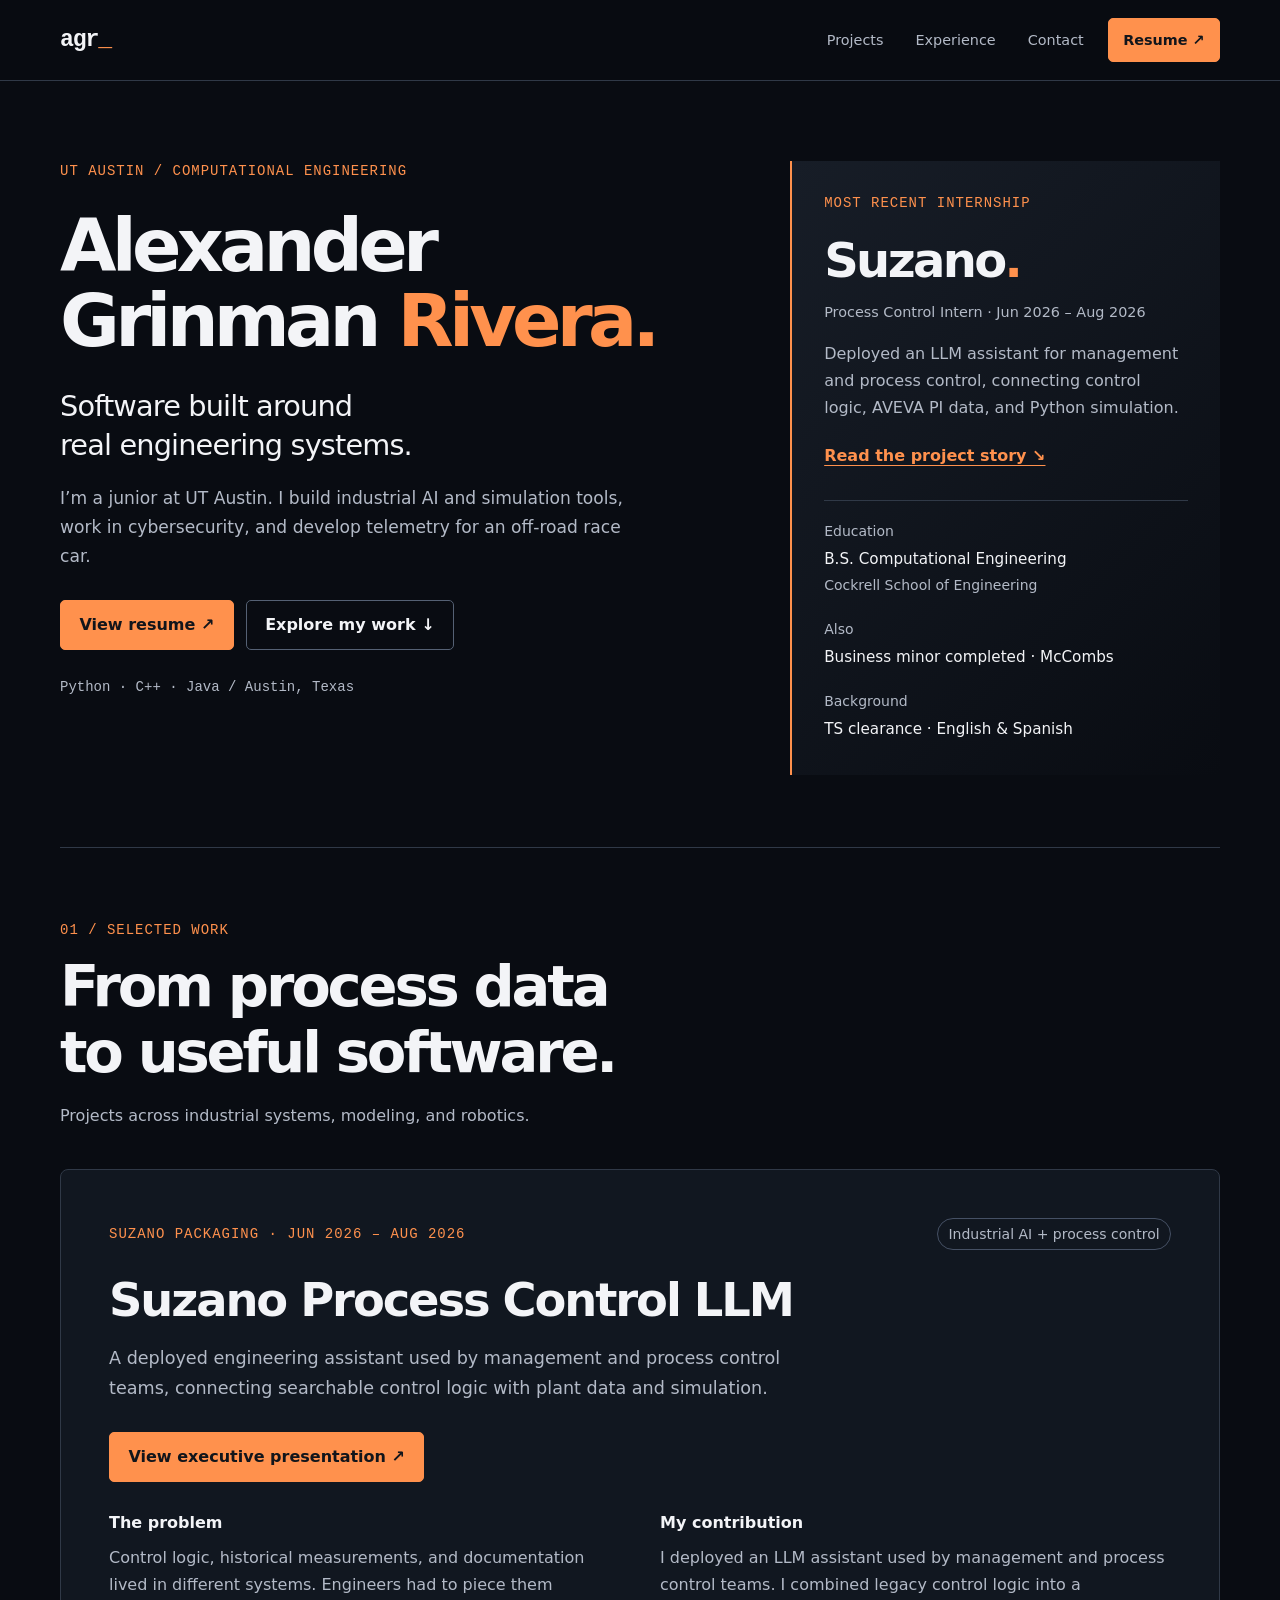
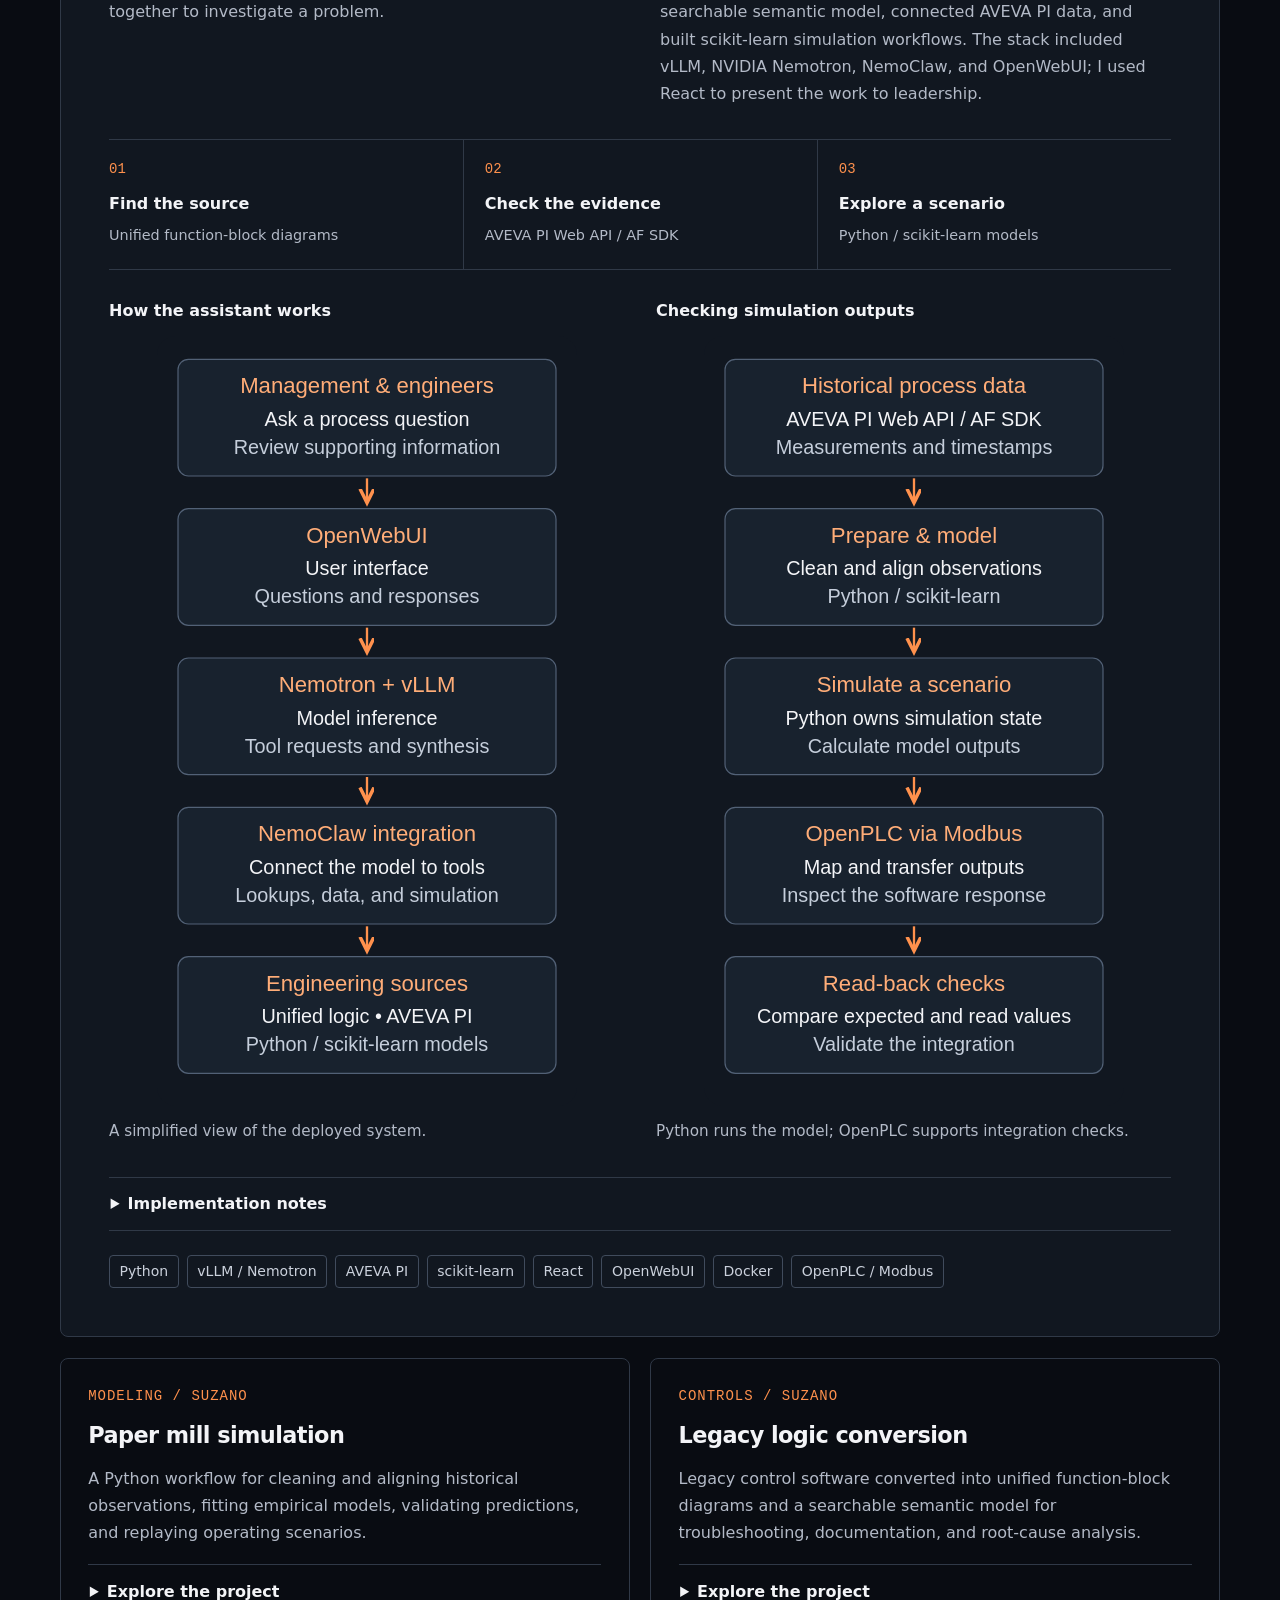
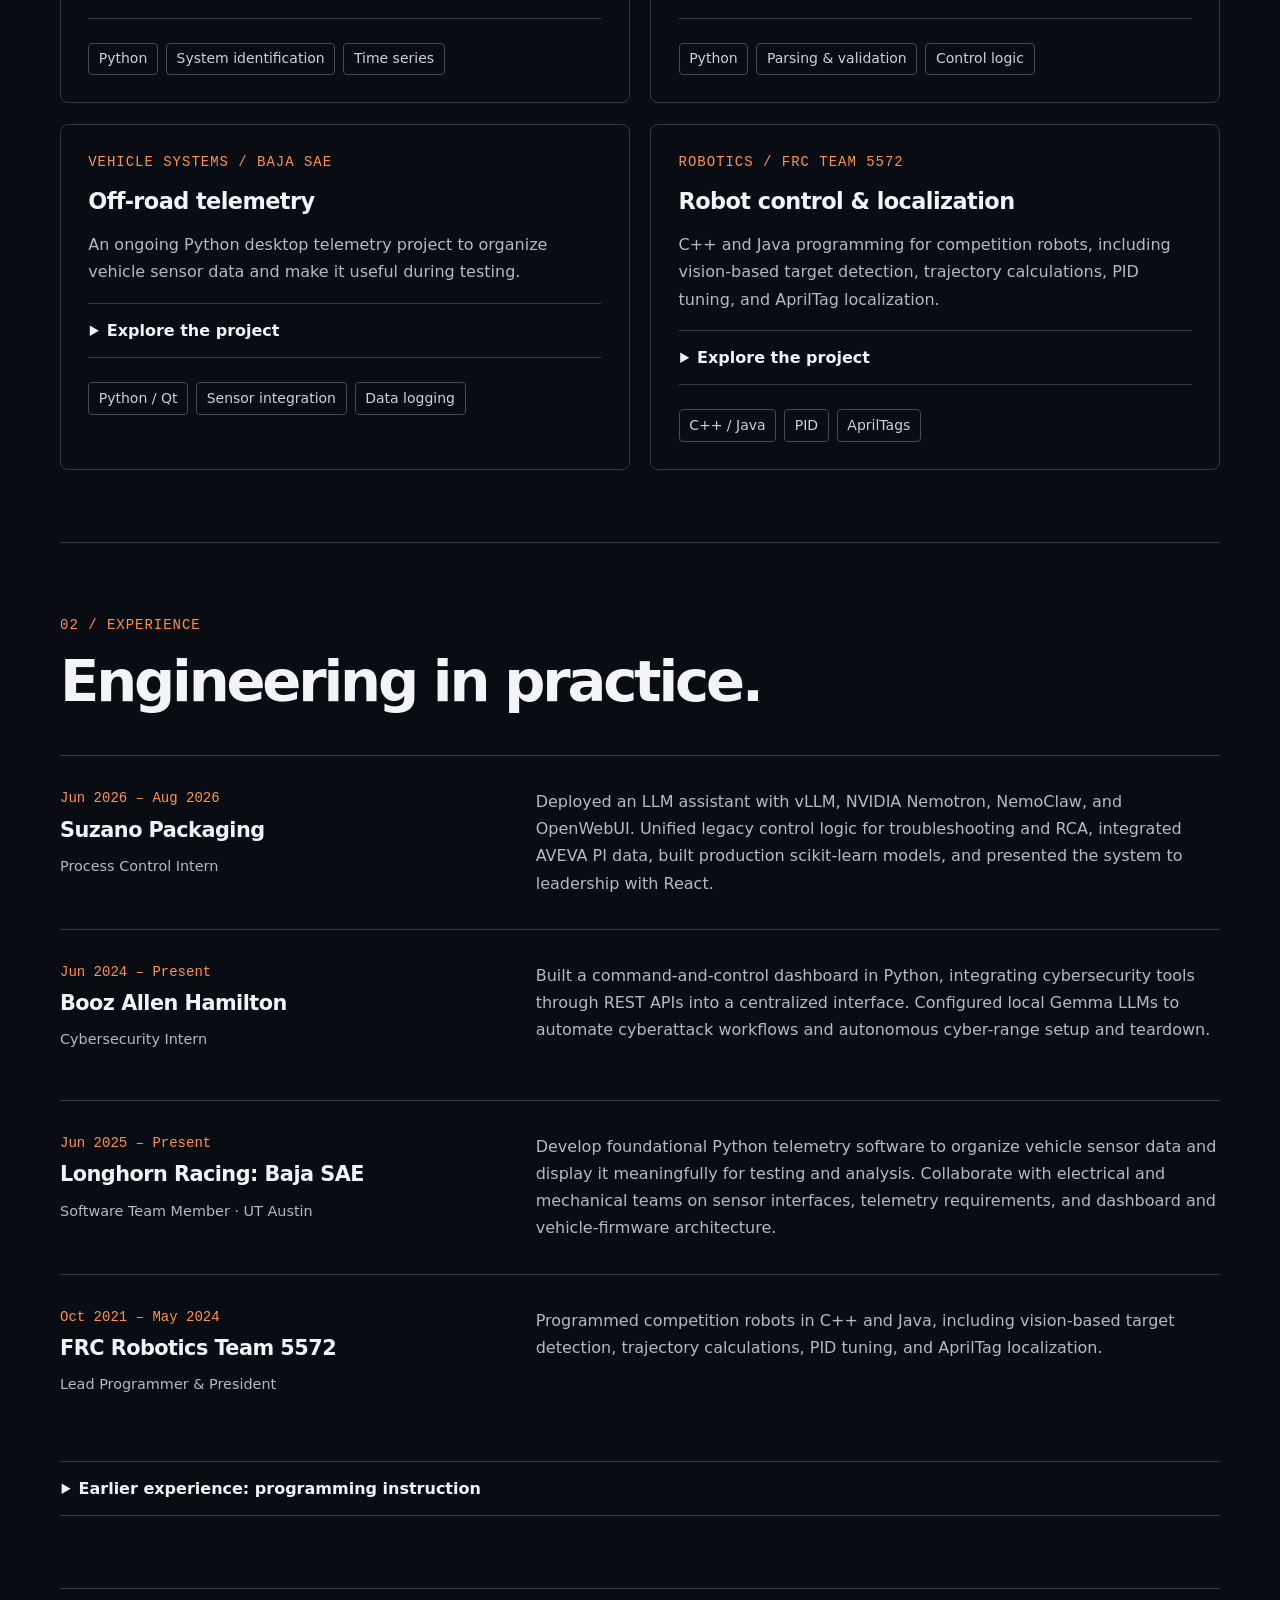
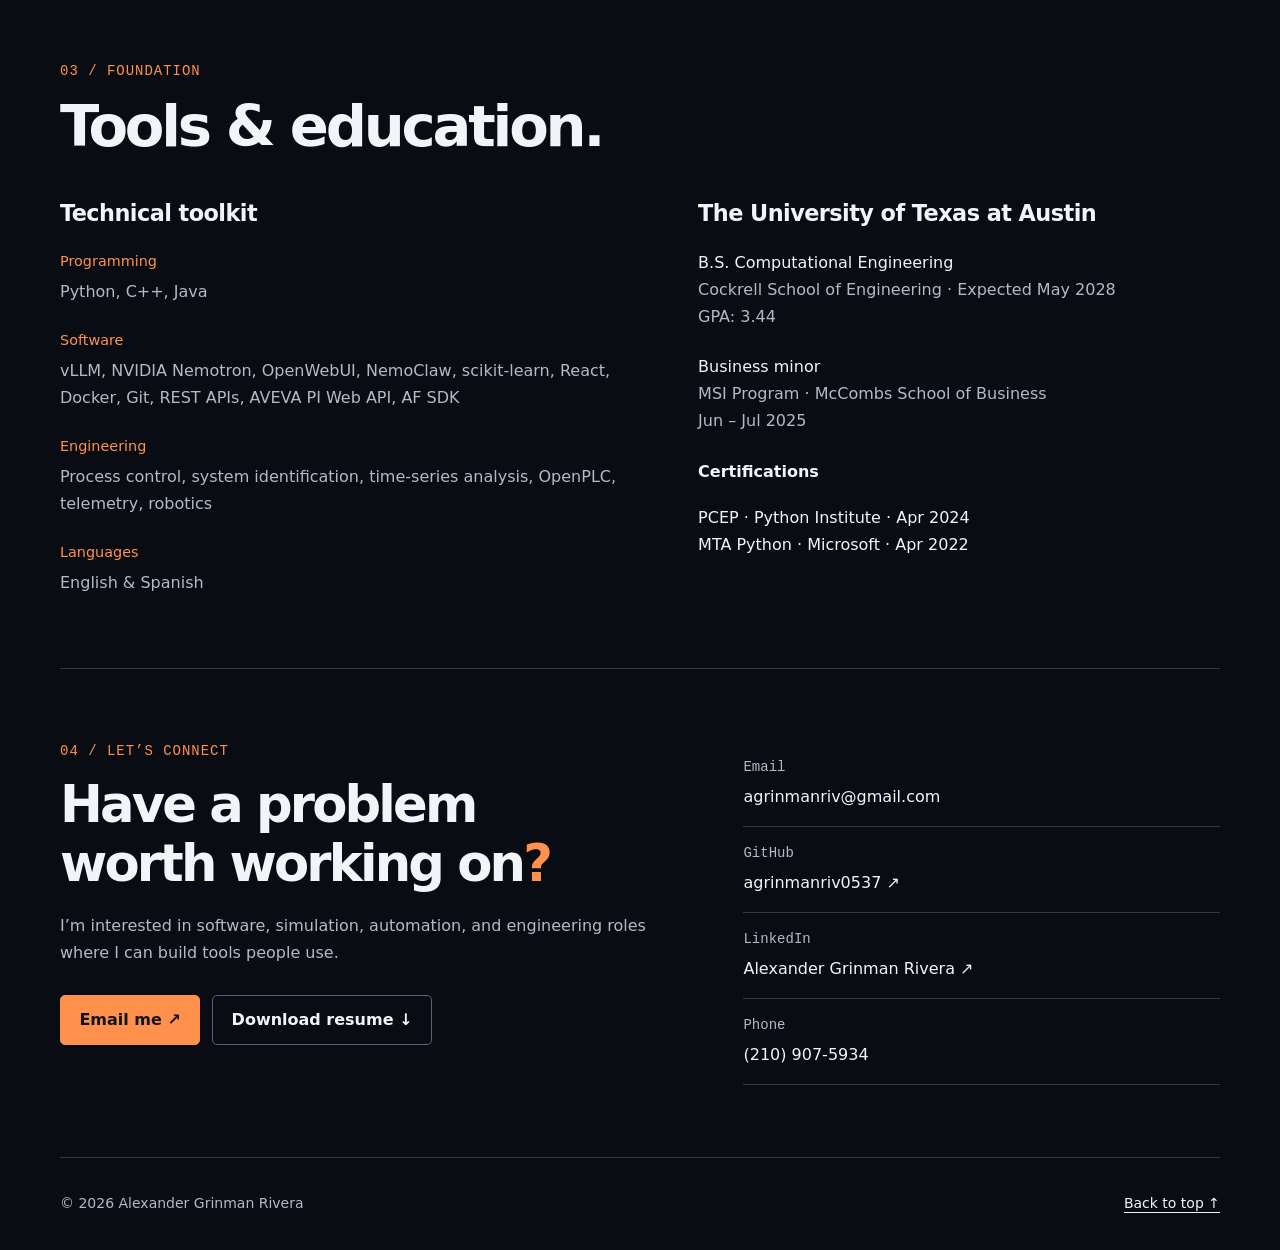
==== commit d22384a6: "Update GPA and add MillSight executive presentation" ====
--- a/index.html
+++ b/index.html
@@ -6,6 +6,7 @@
 <aside class="hero-aside" aria-label="Background at a glance"><p class="eyebrow">Most recent internship</p><h2>Suzano<span class="accent">.</span></h2><p class="role">Process Control Intern · Jun 2026 – Aug 2026</p><p>Deployed an LLM assistant for management and process control, connecting control logic, AVEVA PI data, and Python simulation.</p><a class="text-link" href="#suzano">Read the project story ↘</a><dl class="facts"><div><dt>Education</dt><dd>B.S. Computational Engineering<br><span>Cockrell School of Engineering</span></dd></div><div><dt>Also</dt><dd>Business minor completed · McCombs</dd></div><div><dt>Background</dt><dd>TS clearance · English &amp; Spanish</dd></div></dl></aside></section>
 <section class="section wrap" id="projects" aria-labelledby="projects-title"><div class="section-heading"><p class="eyebrow">01 / Selected work</p><h2 id="projects-title">From process data<br>to useful software.</h2><p>Projects across industrial systems, modeling, and robotics.</p></div>
 <article class="feature" id="suzano"><div class="feature-top"><p class="eyebrow">Suzano Packaging · Jun 2026 – Aug 2026</p><span class="tag">Industrial AI + process control</span></div><h3>Suzano Process Control LLM</h3><p class="project-intro">A deployed engineering assistant used by management and process control teams, connecting searchable control logic with plant data and simulation.</p>
+<div class="actions"><a class="button" href="presentations/millsight-executive.html" target="_blank" rel="noopener">View executive presentation ↗<span class="sr-only"> (opens in a new tab)</span></a></div>
 <div class="story-grid"><div><h4>The problem</h4><p>Control logic, historical measurements, and documentation lived in different systems. Engineers had to piece them together to investigate a problem.</p></div><div><h4>My contribution</h4><p>I deployed an LLM assistant used by management and process control teams. I combined legacy control logic into a searchable semantic model, connected AVEVA PI data, and built scikit-learn simulation workflows. The stack included vLLM, NVIDIA Nemotron, NemoClaw, and OpenWebUI; I used React to present the work to leadership.</p></div></div>
 
 <div class="pipeline" aria-label="System workflow"><div><span>01</span><strong>Find the source</strong><p>Unified function-block diagrams</p></div><div><span>02</span><strong>Check the evidence</strong><p>AVEVA PI Web API / AF SDK</p></div><div><span>03</span><strong>Explore a scenario</strong><p>Python / scikit-learn models</p></div></div>
@@ -13,5 +14,5 @@
 <ul class="pills"><li>Python</li><li>vLLM / Nemotron</li><li>AVEVA PI</li><li>scikit-learn</li><li>React</li><li>OpenWebUI</li><li>Docker</li><li>OpenPLC / Modbus</li></ul></article>
 <div class="project-grid"><article class="project"><p class="eyebrow">Modeling / Suzano</p><h3>Paper mill simulation</h3><p>A Python workflow for cleaning and aligning historical observations, fitting empirical models, validating predictions, and replaying operating scenarios.</p><details><summary>Explore the project</summary><div class="detail"><p>Historical inputs pass through quality checks, time alignment, and feature construction before model fitting. Held-out validation and replay help assess model behavior. Python produces simulation frames; selected values are synchronized to OpenPLC for visualization and read-back verification.</p></div></details><ul class="pills"><li>Python</li><li>System identification</li><li>Time series</li></ul></article><article class="project"><p class="eyebrow">Controls / Suzano</p><h3>Legacy logic conversion</h3><p>Legacy control software converted into unified function-block diagrams and a searchable semantic model for troubleshooting, documentation, and root-cause analysis.</p><details><summary>Explore the project</summary><div class="detail"><p>Parse controller exports into normalized records, generate review artifacts, and validate links, source identity, and output accounting. Legacy-logic-to-OpenPLC work also supports function-block visualization and isolated validation.</p></div></details><ul class="pills"><li>Python</li><li>Parsing &amp; validation</li><li>Control logic</li></ul></article><article class="project"><p class="eyebrow">Vehicle systems / Baja SAE</p><h3>Off-road telemetry</h3><p>An ongoing Python desktop telemetry project to organize vehicle sensor data and make it useful during testing.</p><details><summary>Explore the project</summary><div class="detail"><p>I work with mechanical and electrical teammates on telemetry requirements and the dashboard/firmware interface. The rebuild is planned around PySide6 and PyQtGraph, with live data and recorded-session replay behind a shared data-source interface.</p></div></details><ul class="pills"><li>Python / Qt</li><li>Sensor integration</li><li>Data logging</li></ul></article><article class="project"><p class="eyebrow">Robotics / FRC Team 5572</p><h3>Robot control &amp; localization</h3><p>C++ and Java programming for competition robots, including vision-based target detection, trajectory calculations, PID tuning, and AprilTag localization.</p><details><summary>Explore the project</summary><div class="detail"><p>As lead programmer and president, I combined hands-on software development with team leadership. My work included converting projects from C++ to Java and integrating visual data with robot positioning and control.</p></div></details><ul class="pills"><li>C++ / Java</li><li>PID</li><li>AprilTags</li></ul></article></div></section>
 <section class="section wrap" id="experience" aria-labelledby="experience-title"><div class="section-heading"><p class="eyebrow">02 / Experience</p><h2 id="experience-title">Engineering in practice.</h2></div><article class="experience"><div><p class="eyebrow">Jun 2026 – Aug 2026</p><h3>Suzano Packaging</h3><p class="role">Process Control Intern</p></div><p>Deployed an LLM assistant with vLLM, NVIDIA Nemotron, NemoClaw, and OpenWebUI. Unified legacy control logic for troubleshooting and RCA, integrated AVEVA PI data, built production scikit-learn models, and presented the system to leadership with React.</p></article><article class="experience"><div><p class="eyebrow">Jun 2024 – Present</p><h3>Booz Allen Hamilton</h3><p class="role">Cybersecurity Intern</p></div><p>Built a command-and-control dashboard in Python, integrating cybersecurity tools through REST APIs into a centralized interface. Configured local Gemma LLMs to automate cyberattack workflows and autonomous cyber-range setup and teardown.</p></article><article class="experience"><div><p class="eyebrow">Jun 2025 – Present</p><h3>Longhorn Racing: Baja SAE</h3><p class="role">Software Team Member · UT Austin</p></div><p>Develop foundational Python telemetry software to organize vehicle sensor data and display it meaningfully for testing and analysis. Collaborate with electrical and mechanical teams on sensor interfaces, telemetry requirements, and dashboard and vehicle-firmware architecture.</p></article><article class="experience"><div><p class="eyebrow">Oct 2021 – May 2024</p><h3>FRC Robotics Team 5572</h3><p class="role">Lead Programmer &amp; President</p></div><p>Programmed competition robots in C++ and Java, including vision-based target detection, trajectory calculations, PID tuning, and AprilTag localization.</p></article><details class="earlier"><summary>Earlier experience: programming instruction</summary><div class="detail"><h3>iCode · Programming Instructor</h3><p>Sep 2023 – May 2024</p><p>Developed and delivered programming lessons covering data structures and object-oriented programming, using interactive methods to make technical ideas understandable.</p></div></details></section>
-<section class="section wrap" id="skills" aria-labelledby="skills-title"><div class="section-heading"><p class="eyebrow">03 / Foundation</p><h2 id="skills-title">Tools &amp; education.</h2></div><div class="foundation-grid"><div><h3>Technical toolkit</h3><dl class="toolkit"><div><dt>Programming</dt><dd>Python, C++, Java</dd></div><div><dt>Software</dt><dd>vLLM, NVIDIA Nemotron, OpenWebUI, NemoClaw, scikit-learn, React, Docker, Git, REST APIs, AVEVA PI Web API, AF SDK</dd></div><div><dt>Engineering</dt><dd>Process control, system identification, time-series analysis, OpenPLC, telemetry, robotics</dd></div><div><dt>Languages</dt><dd>English &amp; Spanish</dd></div></dl></div><div class="education"><h3>The University of Texas at Austin</h3><p>B.S. Computational Engineering<br><span class="muted">Cockrell School of Engineering · Expected May 2028<br>GPA: 3.54</span></p><p>Business minor<br><span class="muted">MSI Program · McCombs School of Business<br>Jun – Jul 2025</span></p><h4>Certifications</h4><p class="muted">PCEP · Python Institute · Apr 2024<br>MTA Python · Microsoft · Apr 2022</p></div></div></section>
+<section class="section wrap" id="skills" aria-labelledby="skills-title"><div class="section-heading"><p class="eyebrow">03 / Foundation</p><h2 id="skills-title">Tools &amp; education.</h2></div><div class="foundation-grid"><div><h3>Technical toolkit</h3><dl class="toolkit"><div><dt>Programming</dt><dd>Python, C++, Java</dd></div><div><dt>Software</dt><dd>vLLM, NVIDIA Nemotron, OpenWebUI, NemoClaw, scikit-learn, React, Docker, Git, REST APIs, AVEVA PI Web API, AF SDK</dd></div><div><dt>Engineering</dt><dd>Process control, system identification, time-series analysis, OpenPLC, telemetry, robotics</dd></div><div><dt>Languages</dt><dd>English &amp; Spanish</dd></div></dl></div><div class="education"><h3>The University of Texas at Austin</h3><p>B.S. Computational Engineering<br><span class="muted">Cockrell School of Engineering · Expected May 2028<br>GPA: 3.44</span></p><p>Business minor<br><span class="muted">MSI Program · McCombs School of Business<br>Jun – Jul 2025</span></p><h4>Certifications</h4><p class="muted">PCEP · Python Institute · Apr 2024<br>MTA Python · Microsoft · Apr 2022</p></div></div></section>
 <section class="contact wrap" id="contact" aria-labelledby="contact-title"><div><p class="eyebrow">04 / Let’s connect</p><h2 id="contact-title">Have a problem<br>worth working on<span class="accent">?</span></h2><p>I’m interested in software, simulation, automation, and engineering roles where I can build tools people use.</p><div class="actions"><a class="button" href="mailto:agrinmanriv@gmail.com">Email me ↗</a><a class="button secondary" href="Alexander-Grinman-Rivera-Resume.pdf" download>Download resume ↓</a></div></div><div class="contact-links"><a href="mailto:agrinmanriv@gmail.com"><span>Email</span>agrinmanriv@gmail.com</a><a href="https://github.com/agrinmanriv0537"><span>GitHub</span>agrinmanriv0537 ↗</a><a href="https://www.linkedin.com/in/alexander-grinman-rivera-a6902721a/"><span>LinkedIn</span>Alexander Grinman Rivera ↗</a><a href="tel:+12109075934"><span>Phone</span>(210) 907-5934</a></div></section></main><footer class="wrap"><p>© 2026 Alexander Grinman Rivera</p><a href="#top">Back to top ↑</a></footer><script src="cursor-effect.js" defer></script></body></html>
--- a/styles.css
+++ b/styles.css
@@ -9,6 +9,6 @@
 @media(prefers-reduced-motion:reduce){html{scroll-behavior:auto}*{transition:none!important}}
 @media print{:root{color-scheme:light;--bg:#fff;--surface:#fff;--text:#111;--muted:#333;--accent:#111;--line:#aaa}header,.skip,.actions,footer{display:none}.wrap{width:100%}.hero,.contact{display:block;padding-block:1rem}.hero-aside{background:none;margin-top:1rem}.hero h1{font-size:32pt}.hero-line{font-size:16pt}.section{padding-block:1.5rem}h2{font-size:24pt}.feature{padding:1rem}.feature h3{font-size:20pt}.project,.experience{break-inside:avoid}.pills li{color:#333}.facts{display:block}.contact-links{margin-top:1rem}a{color:#111}}
 
-#ascii-field{position:fixed;inset:0;z-index:2;width:100%;height:100%;pointer-events:none}main,footer{position:relative;z-index:1}@media(pointer:coarse),(prefers-reduced-motion:reduce){#ascii-field{display:none}}
+#ascii-field{position:fixed;inset:0;z-index:0;width:100%;height:100%;pointer-events:none}main,footer{position:relative;z-index:1}@media(pointer:coarse),(prefers-reduced-motion:reduce){#ascii-field{display:none}}
 
 .technical-visuals{display:grid;grid-template-columns:repeat(2,minmax(0,1fr));gap:2rem;margin-block:2rem}.technical-visuals figure{margin:0;min-width:0}.technical-visuals h4{margin-bottom:1rem}.technical-visuals img{display:block;width:100%;max-width:420px;height:auto;margin-inline:auto}.technical-visuals figcaption{font-size:.95rem;margin-top:.8rem;color:var(--muted)}@media(max-width:650px){.technical-visuals{grid-template-columns:1fr;gap:2rem}}
